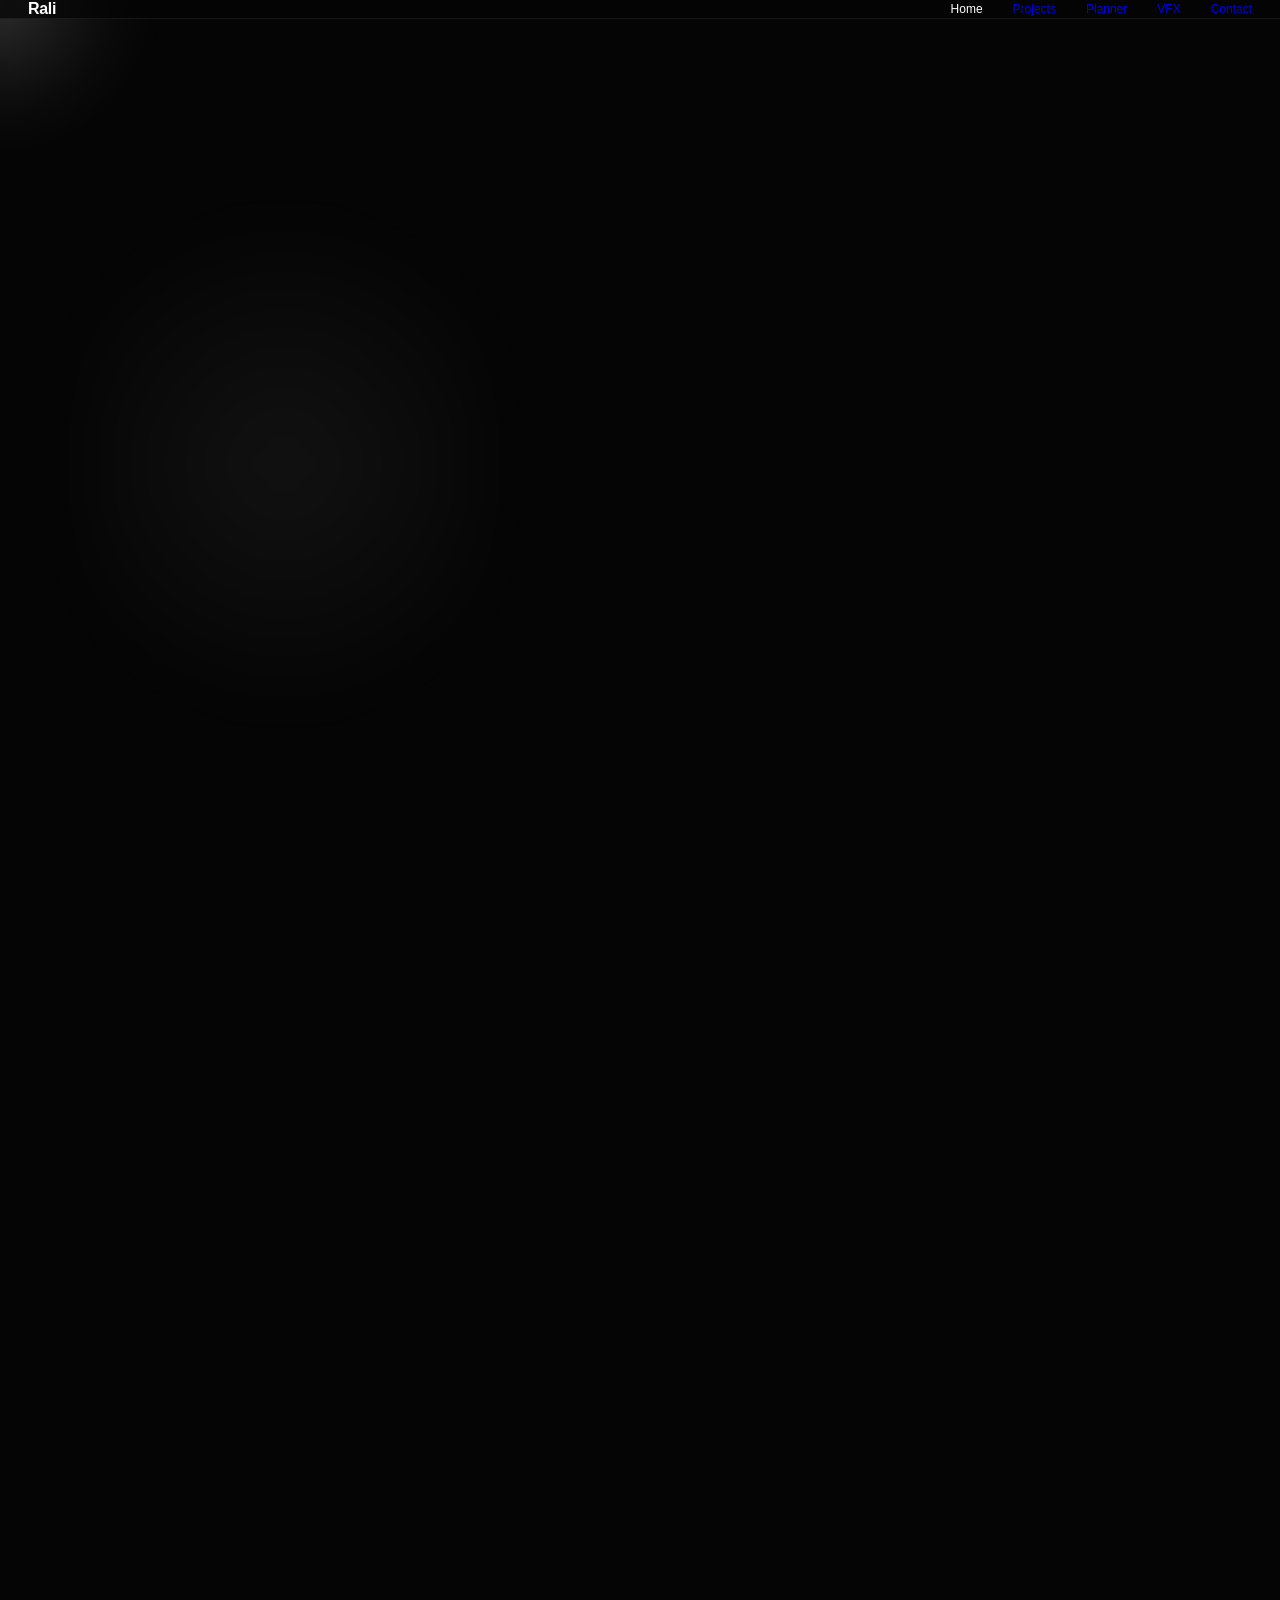
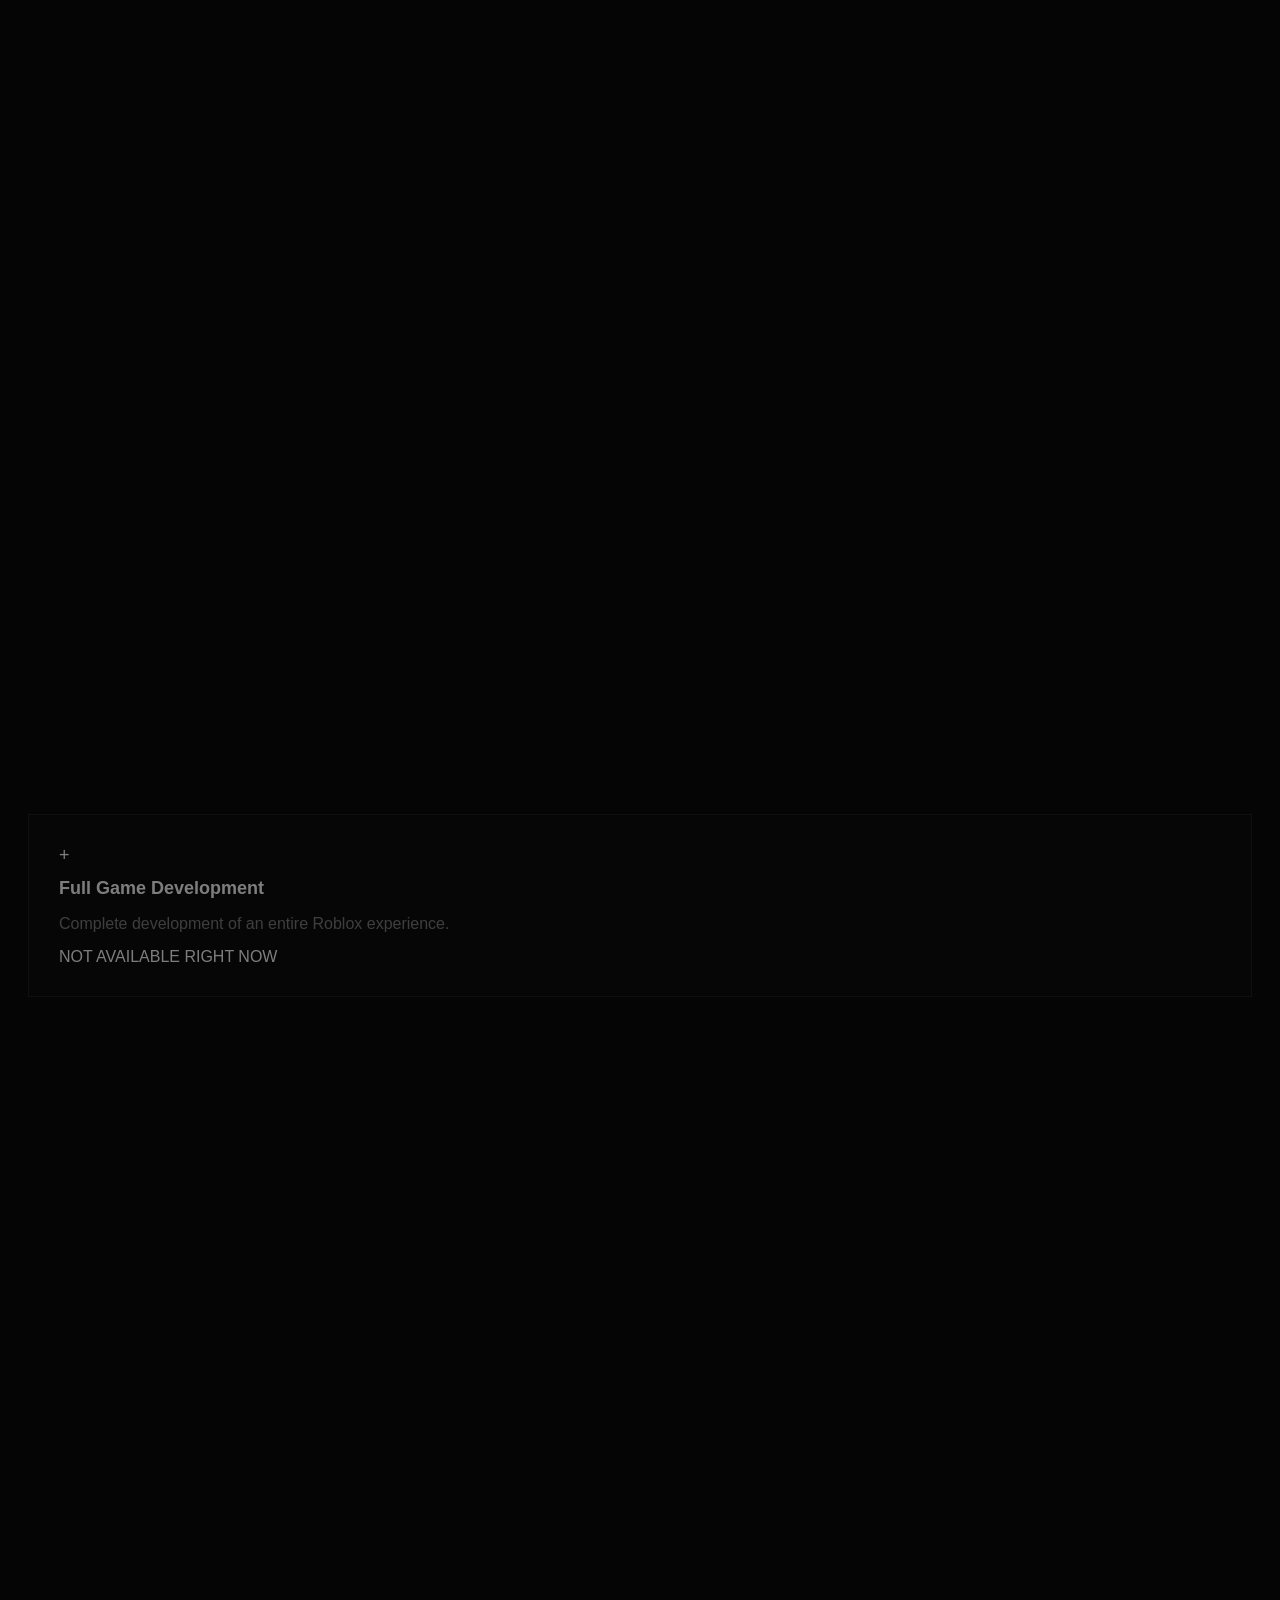
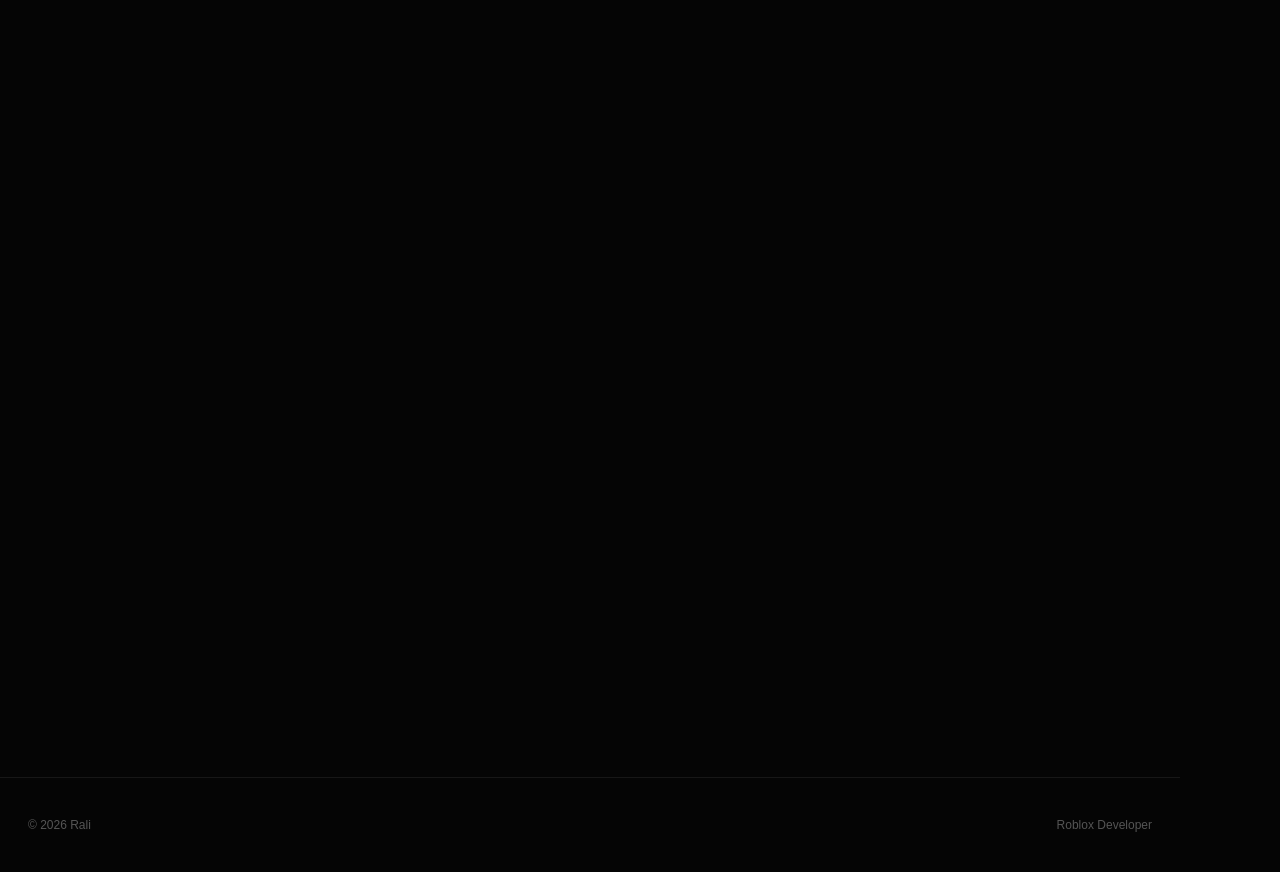
==== index.html @ f0727a74 "Refactor index.html with new layout and links Updated HTML structure and improved navigation links." ====
<!DOCTYPE html>
<html lang="en">

<head>

    <meta charset="UTF-8">
    <meta name="viewport" content="width=device-width, initial-scale=1.0">

    <title>Rali | Roblox Developer</title>

    <link rel="stylesheet" href="style.css">

</head>

<body>

    <div class="cursor-glow"></div>


    <!-- NAVBAR -->

    <header class="navbar">

        <a href="#home" class="logo">
            Rali
        </a>

        <nav>

            <a href="#home" class="active">
                Home
            </a>

            <a href="#projects">
                Projects
            </a>

            <a href="#planner">
                Planner
            </a>

            <a href="#vfx">
                VFX
            </a>

            <a href="#contact">
                Contact
            </a>

        </nav>

        <button
            class="menu-button"
            id="menuButton"
        >
            ☰
        </button>

    </header>


    <!-- MOBILE MENU -->

    <div
        class="mobile-menu"
        id="mobileMenu"
    >

        <a href="#home">
            Home
        </a>

        <a href="#projects">
            Projects
        </a>

        <a href="#planner">
            Planner
        </a>

        <a href="#vfx">
            VFX
        </a>

        <a href="#contact">
            Contact
        </a>

    </div>


    <main>


        <!-- HERO -->

        <section
            class="hero"
            id="home"
        >

            <div class="hero-content reveal">

                <div class="status">

                    <span></span>

                    ROBLOX DEVELOPER

                </div>


                <h1 class="hero-title">

                    <span id="greeting">
                        Hello
                    </span>,

                    I'm

                    <span>
                        Rali.
                    </span>

                </h1>


                <p class="hero-description">

                    I build gameplay systems, mechanics and
                    experiences in Roblox.

                </p>


                <div class="hero-buttons">

                    <a
                        href="#projects"
                        class="button primary"
                    >
                        View my work
                        <span>↗</span>
                    </a>


                    <button
                        class="button secondary"
                        id="discordButton"
                    >

                        <span id="discordIcon">
                            Copy Discord
                        </span>

                        <span id="discordCopied">
                            Copied!
                        </span>

                    </button>

                </div>


                <div class="stats">

                    <div class="stat">

                        <strong>
                            4+
                        </strong>

                        <span>
                            Years Experience
                        </span>

                    </div>


                    <div class="stat">

                        <strong>
                            4.5K+
                        </strong>

                        <span>
                            Total Visits
                        </span>

                    </div>


                    <div class="stat">

                        <strong>
                            1
                        </strong>

                        <span>
                            Upcoming Project
                        </span>

                    </div>

                </div>

            </div>

        </section>


        <!-- PROJECTS -->

        <section
            class="section"
            id="projects"
        >

            <div class="section-header reveal">

                <span>
                    // PROJECTS
                </span>

                <h2>
                    Projects
                </h2>

                <p>
                    Projects and experiences I have worked on.
                </p>

            </div>


            <div class="project-card reveal">

                <div class="project-image">

                    <img
                        src="images/project.png"
                        alt="Roblox Project"
                    >

                </div>


                <div class="project-info">

                    <div class="project-status">

                        <span></span>

                        IN DEVELOPMENT

                    </div>


                    <h3>
                        Escape the Giant
                    </h3>


                    <p>
                        Lead Scripter
                    </p>


                    <div class="project-category">

                        Majority of programming,
                        gameplay systems and core mechanics.

                    </div>

                </div>

            </div>

        </section>


        <!-- ABOUT -->

        <section
            class="section"
            id="about"
        >

            <div class="section-header reveal">

                <span>
                    // ABOUT
                </span>

                <h2>
                    About Me
                </h2>

                <p>
                    A little bit about who I am and what I do.
                </p>

            </div>


            <div class="about-grid">

                <div class="reveal">

                    <p class="about-text">

                        I'm Rali, a Roblox developer with 4+
                        years of experience focused on gameplay
                        programming, systems and game mechanics.

                        <br>
                        <br>

                        I'm currently working on my next Roblox
                        experience and constantly improving my skills.

                    </p>

                </div>


                <div class="reveal">

                    <h4>
                        MY FOCUS
                    </h4>


                    <div class="skills">

                        <span>Luau</span>

                        <span>Roblox Studio</span>

                        <span>Gameplay Programming</span>

                        <span>Systems</span>

                        <span>Game Mechanics</span>

                        <span>Scripting</span>

                    </div>

                </div>

            </div>

        </section>


        <!-- SERVICES -->

        <section
            class="section"
            id="services"
        >

            <div class="section-header reveal">

                <span>
                    // SERVICES
                </span>

                <h2>
                    What I Do
                </h2>

                <p>
                    Programming services I currently offer.
                </p>

            </div>


            <div class="services-grid">


                <div class="service-card reveal">

                    <div class="service-icon">
                        +
                    </div>

                    <h3>
                        Gameplay Programming
                    </h3>

                    <p>
                        Custom gameplay mechanics,
                        interactions and player systems.
                    </p>

                    <span class="available">
                        AVAILABLE
                    </span>

                </div>


                <div class="service-card reveal">

                    <div class="service-icon">
                        +
                    </div>

                    <h3>
                        Systems Development
                    </h3>

                    <p>
                        Progression, inventories,
                        round systems and other Roblox systems.
                    </p>

                    <span class="available">
                        AVAILABLE
                    </span>

                </div>


                <div class="service-card reveal">

                    <div class="service-icon">
                        +
                    </div>

                    <h3>
                        Scripting
                    </h3>

                    <p>
                        Custom Luau scripting and
                        gameplay functionality.
                    </p>

                    <span class="available">
                        AVAILABLE
                    </span>

                </div>


                <div class="service-card unavailable reveal">

                    <div class="service-icon">
                        +
                    </div>

                    <h3>
                        Full Game Development
                    </h3>

                    <p>
                        Complete development of an entire
                        Roblox experience.
                    </p>

                    <span>
                        NOT AVAILABLE RIGHT NOW
                    </span>

                </div>


            </div>

        </section>


        <!-- PLANNER -->

        <section
            class="section"
            id="planner"
        >

            <div class="section-header reveal">

                <span>
                    // PLANNER
                </span>

                <h2>
                    Planner
                </h2>

                <p>
                    Plan your Roblox project.
                </p>

            </div>


            <div class="planner-placeholder reveal">

                <span>
                    COMING SOON
                </span>

                <h3>
                    Project Planner
                </h3>

                <p>
                    More information coming soon.
                </p>

            </div>

        </section>


        <!-- VFX -->

        <section
            class="section"
            id="vfx"
        >

            <div class="section-header reveal">

                <span>
                    // VFX
                </span>

                <h2>
                    Visual Effects
                </h2>

                <p>
                    Custom visual effects created for Roblox experiences.
                </p>

            </div>


            <div class="vfx-grid">


                <div class="vfx-card reveal">

                    <div class="vfx-image">

                        <img
                            src="images/vfx1.png"
                            alt="Roblox VFX 01"
                        >

                    </div>


                    <div class="vfx-info">

                        <h3>
                            VFX #01
                        </h3>

                        <span>
                            Roblox Visual Effect
                        </span>

                    </div>

                </div>


                <div class="vfx-card reveal">

                    <div class="vfx-image">

                        <img
                            src="images/vfx2.png"
                            alt="Roblox VFX 02"
                        >

                    </div>


                    <div class="vfx-info">

                        <h3>
                            VFX #02
                        </h3>

                        <span>
                            Roblox Visual Effect
                        </span>

                    </div>

                </div>


            </div>

        </section>


        <!-- CONTACT -->

        <section
            class="section contact reveal"
            id="contact"
        >

            <span>
                // CONTACT
            </span>


            <h2>

                Let's build

                <br>

                <span>
                    something.
                </span>

            </h2>


            <p>
                Have a project in mind? Let's talk.
            </p>


            <div class="contact-buttons">


                <button
                    class="button secondary"
                    id="discordButton2"
                >

                    <span id="discordIcon2">
                        Copy Discord
                    </span>

                    <span id="discordCopied2">
                        Copied!
                    </span>

                </button>


                <a
                    href="https://www.roblox.com/users/3404609836/profile"
                    target="_blank"
                    class="button primary"
                >
                    Roblox Profile ↗
                </a>


            </div>

        </section>


    </main>


    <!-- FOOTER -->

    <footer>

        <span>
            © 2026 Rali
        </span>

        <span>
            Roblox Developer
        </span>

    </footer>


    <script src="script.js"></script>

</body>

</html>
---- style.css ----
* {
  box-sizing: border-box;
  margin: 0;
  padding: 0;
  }

html {
scroll-behavior: smooth;
scroll-padding-top: 80px;
}

body {
background: #050505;
color: #f5f5f5;
font-family:
Inter,
-apple-system,
BlinkMacSystemFont,
"Segoe UI",
sans-serif;
overflow-x: hidden;
}

::selection {
background: #ffffff;
color: #050505;
}

a,
button {
-webkit-tap-highlight-color: transparent;
}

/* =========================================================
CURSOR GLOW
========================================================= */

.cursor-glow {
position: fixed;

left: 0;
top: 0;

width: 320px;
height: 320px;

border-radius: 50%;

pointer-events: none;

z-index: 1;

background: radial-gradient(
    circle,
    rgba(255, 255, 255, 0.16) 0%,
    rgba(255, 255, 255, 0.07) 30%,
    rgba(255, 255, 255, 0.025) 50%,
    transparent 72%
);

filter: blur(8px);

opacity: 1;

transform:
    translate(0px, 0px)
    translate(-50%, -50%);

transition:
    width 0.25s ease,
    height 0.25s ease;
```

}

body.cursor-active .cursor-glow {
width: 400px;
height: 400px;
}

/* =========================================================
NAVBAR
========================================================= */

.navbar {
position: sticky;
top: 0;
z-index: 100;

```
height: 72px;

display: flex;
align-items: center;
justify-content: space-between;

padding: 0 28px;

background: rgba(5, 5, 5, 0.72);

backdrop-filter: blur(18px);
-webkit-backdrop-filter: blur(18px);

border-bottom:
    1px solid rgba(255, 255, 255, 0.07);
```

}

.logo {
color: white;
text-decoration: none;

```
font-size: 15px;
font-weight: 750;

letter-spacing: -0.02em;

transition: opacity 0.2s ease;
```

}

.logo:hover {
opacity: 0.7;
}

nav {
display: flex;
align-items: center;
gap: 30px;
}

nav a {
position: relative;

```
color: #777;

text-decoration: none;

font-size: 12px;
font-weight: 500;

transition: color 0.25s ease;
```

}

nav a::after {
content: "";

```
position: absolute;

left: 50%;
bottom: -8px;

width: 0;
height: 1px;

background: white;

transform: translateX(-50%);

transition: width 0.25s ease;
```

}

nav a:hover,
nav a.active {
color: white;
}

nav a:hover::after,
nav a.active::after {
width: 100%;
}

/* =========================================================
MOBILE MENU
========================================================= */

.menu-button {
display: none;

```
border: none;
background: transparent;

color: white;

font-size: 20px;

cursor: pointer;
```

}

.mobile-menu {
display: none;

```
position: fixed;

top: 72px;
left: 0;
right: 0;

z-index: 99;

padding: 25px;

background: rgba(5, 5, 5, 0.96);

backdrop-filter: blur(20px);

border-bottom:
    1px solid rgba(255, 255, 255, 0.08);

flex-direction: column;

gap: 20px;
```

}

.mobile-menu.open {
display: flex;
}

.mobile-menu a {
color: #aaa;

```
text-decoration: none;

font-size: 16px;

transition: color 0.2s ease;
```

}

.mobile-menu a:hover {
color: white;
}

/* =========================================================
HERO
========================================================= */

.hero {
position: relative;

```
min-height: calc(100vh - 72px);

max-width: 1180px;

margin: auto;

padding: 120px 28px 100px;

display: flex;
align-items: center;

overflow: hidden;
```

}

.hero::before {
content: "";

```
position: absolute;

width: 650px;
height: 650px;

left: 20%;
top: 5%;

background:
    radial-gradient(
        circle,
        rgba(255, 255, 255, 0.055),
        transparent 68%
    );

pointer-events: none;

filter: blur(30px);
```

}

.hero-content {
position: relative;

```
z-index: 2;

width: 100%;
```

}

.status {
display: flex;
align-items: center;

```
gap: 9px;

margin-bottom: 27px;

color: #777;

font-size: 10px;

font-weight: 650;

letter-spacing: 0.14em;
```

}

.status span {
width: 7px;
height: 7px;

```
border-radius: 50%;

background: #fff;

box-shadow:
    0 0 15px rgba(255, 255, 255, 0.9);

animation: statusPulse 2s infinite;
```

}

@keyframes statusPulse {

```
0%,
100% {
    opacity: 0.55;
}

50% {
    opacity: 1;
}
```

}

.hero-title {
max-width: 1000px;

```
font-size:
    clamp(54px, 9vw, 108px);

line-height: 0.91;

letter-spacing: -0.075em;

font-weight: 750;
```

}

.hero-title > span {
color: white;
}

#greeting {
display: inline-block;

```
min-width: 2.1em;

transition:
    opacity 0.35s ease,
    transform 0.35s ease;
```

}

.greeting-out {
opacity: 0;

```
transform:
    translateY(10px);
```

}

.greeting-in {
animation:
greetingIn 0.45s ease forwards;
}

@keyframes greetingIn {

```
from {
    opacity: 0;
    transform: translateY(-10px);
}

to {
    opacity: 1;
    transform: translateY(0);
}
```

}

.hero-description {
max-width: 620px;

```
margin-top: 34px;

color: #858585;

font-size:
    clamp(17px, 2vw, 21px);

line-height: 1.55;

letter-spacing: -0.015em;
```

}

/* =========================================================
BUTTONS
========================================================= */

.hero-buttons,
.contact-buttons {
display: flex;

```
flex-wrap: wrap;

gap: 11px;

margin-top: 35px;
```

}

.button {
display: inline-flex;

```
align-items: center;
justify-content: center;

gap: 9px;

padding: 13px 18px;

border-radius: 9px;

font-family: inherit;

font-size: 13px;

font-weight: 600;

text-decoration: none;

cursor: pointer;

transition:
    transform 0.25s ease,
    background 0.25s ease,
    border-color 0.25s ease,
    box-shadow 0.25s ease;
```

}

.button:hover {
transform: translateY(-3px);
}

.primary {
background: #f5f5f5;

```
color: #050505;

border: 1px solid #f5f5f5;
```

}

.primary:hover {
background: white;

```
box-shadow:
    0 10px 35px
    rgba(255, 255, 255, 0.08);
```

}

.secondary {
background:
rgba(255, 255, 255, 0.015);

```
color: white;

border:
    1px solid rgba(255, 255, 255, 0.12);
```

}

.secondary:hover {
background:
rgba(255, 255, 255, 0.06);

```
border-color:
    rgba(255, 255, 255, 0.25);
```

}

#discordCopied,
#discordCopied2 {
display: none;

```
color: #4ade80;
```

}

/* =========================================================
STATS
========================================================= */

.stats {
display: flex;

```
flex-wrap: wrap;

gap: 55px;

margin-top: 85px;
```

}

.stat {
display: flex;

```
flex-direction: column;

gap: 6px;
```

}

.stat strong {
color: white;

```
font-size: 20px;

font-weight: 650;

letter-spacing: -0.03em;
```

}

.stat span {
color: #666;

```
font-size: 10px;

letter-spacing: 0.03em;
```

}

/* =========================================================
SECTIONS
========================================================= */

.section {
position: relative;

```
max-width: 1180px;

margin: auto;

padding: 130px 28px;
```

}

.section-header {
margin-bottom: 48px;
}

.section-header > span,
.contact > span {
color: #666;

```
font-size: 10px;

font-weight: 650;

letter-spacing: 0.14em;
```

}

.section-header h2,
.contact h2 {
margin-top: 15px;

```
font-size:
    clamp(40px, 6vw, 68px);

line-height: 0.95;

letter-spacing: -0.065em;

font-weight: 700;
```

}

.section-header p,
.contact p {
max-width: 600px;

```
margin-top: 18px;

color: #707070;

font-size: 14px;

line-height: 1.6;
```

}

/* =========================================================
SCROLL REVEAL
========================================================= */

.reveal {
opacity: 0;

```
transform:
    translateY(45px)
    scale(0.98);

transition:
    opacity 0.8s cubic-bezier(.22, 1, .36, 1),
    transform 0.8s cubic-bezier(.22, 1, .36, 1);
```

}

.reveal.visible {
opacity: 1;

```
transform:
    translateY(0)
    scale(1);
```

}

/* =========================================================
ABOUT
========================================================= */

.about-grid {
display: grid;

```
grid-template-columns:
    minmax(0, 1.1fr)
    minmax(0, 0.9fr);

gap: 100px;
```

}

.about-text {
max-width: 620px;

```
color: #858585;

font-size: 18px;

line-height: 1.85;

letter-spacing: -0.01em;
```

}

.about-grid h4 {
margin-bottom: 18px;

```
color: white;

font-size: 10px;

letter-spacing: 0.13em;
```

}

.skills {
display: flex;

```
flex-wrap: wrap;

gap: 8px;
```

}

.skills span {
padding: 9px 12px;

```
border:
    1px solid rgba(255, 255, 255, 0.09);

border-radius: 7px;

background:
    rgba(255, 255, 255, 0.025);

color: #888;

font-size: 11px;

transition:
    color 0.2s ease,
    border-color 0.2s ease,
    background 0.2s ease;
```

}

.skills span:hover {
color: white;

```
border-color:
    rgba(255, 255, 255, 0.25);

background:
    rgba(255, 255, 255, 0.06);
```

}

/* =========================================================
SERVICES
========================================================= */

.services-grid {
display: grid;

```
grid-template-columns:
    repeat(auto-fit, minmax(250px, 1fr));

gap: 20px;
```

}

.service-card {
padding: 30px;

```
border-radius: 14px;

background:
    rgba(255, 255, 255, 0.015);

border:
    1px solid rgba(255, 255, 255, 0.07);

display: flex;

flex-direction: column;

gap: 12px;

transition:
    border-color 0.25s ease,
    background 0.25s ease,
    transform 0.25s ease;
```

}

.service-card:hover {
border-color:
rgba(255, 255, 255, 0.2);

```
background:
    rgba(255, 255, 255, 0.03);

transform: translateY(-5px);
```

}

.service-card.unavailable {
opacity: 0.5;
}

.service-icon {
font-size: 18px;

```
color: #777;
```

}

.service-card h3 {
font-size: 18px;

```
font-weight: 650;
```

}

.service-card p {
color: #777;

```
font-size: 13px;

line-height: 1.6;
```

}

.available {
margin-top: auto;

```
font-size: 10px;

font-weight: 650;

letter-spacing: 0.1em;

color: #888;
```

}

/* =========================================================
VFX
========================================================= */

.vfx-grid {
display: grid;

```
grid-template-columns:
    repeat(2, minmax(0, 1fr));

gap: 18px;
```

}

.vfx-card {
overflow: hidden;

```
border-radius: 16px;

background:
    linear-gradient(
        145deg,
        #151515,
        #0d0d0d
    );

border:
    1px solid rgba(255, 255, 255, 0.08);

box-shadow:
    0 30px 80px
    rgba(0, 0, 0, 0.25);

transition:
    transform 0.45s cubic-bezier(.22, 1, .36, 1),
    border-color 0.3s ease;
```

}

.vfx-card:hover {
transform: translateY(-7px);

```
border-color:
    rgba(255, 255, 255, 0.2);
```

}

.vfx-image {
position: relative;

```
width: 100%;

aspect-ratio: 16 / 9;

overflow: hidden;

background: #0b0b0b;
```

}

.vfx-image::after {
content: "";

```
position: absolute;

inset: 0;

background:
    linear-gradient(
        to bottom,
        transparent 55%,
        rgba(0, 0, 0, 0.3)
    );

pointer-events: none;
```

}

.vfx-image img {
width: 100%;
height: 100%;

```
display: block;

object-fit: cover;

transition:
    transform 0.7s cubic-bezier(.22, 1, .36, 1);
```

}

.vfx-card:hover .vfx-image img {
transform: scale(1.045);
}

.vfx-info {
padding: 22px;
}

.vfx-info h3 {
font-size: 18px;

```
font-weight: 650;

letter-spacing: -0.03em;
```

}

.vfx-info span {
display: block;

```
margin-top: 6px;

color: #666;

font-size: 11px;
```

}

/* =========================================================
CONTACT
========================================================= */

.contact {
text-align: center;

```
max-width: 800px;
```

}

.contact h2 {
margin-top: 18px;

```
font-size:
    clamp(40px, 6vw, 68px);

line-height: 1;

letter-spacing: -0.06em;
```

}

.contact h2 span {
color: white;
}

.contact > p {
color: #777;

```
font-size: 17px;

margin-top: 24px;
```

}

.contact-buttons {
justify-content: center;
}

/* =========================================================
FOOTER
========================================================= */

footer {
max-width: 1180px;

```
margin: auto;

padding: 40px 28px;

display: flex;

justify-content: space-between;

align-items: center;

border-top:
    1px solid rgba(255, 255, 255, 0.07);

color: #555;

font-size: 12px;
```

}

/* =========================================================
RESPONSIVE
========================================================= */

@media (max-width: 768px) {

```
nav {
    display: none;
}

.menu-button {
    display: block;
}

.about-grid {
    grid-template-columns: 1fr;

    gap: 40px;
}

.stats {
    gap: 30px;
}

.vfx-grid {
    grid-template-columns: 1fr;
}

}
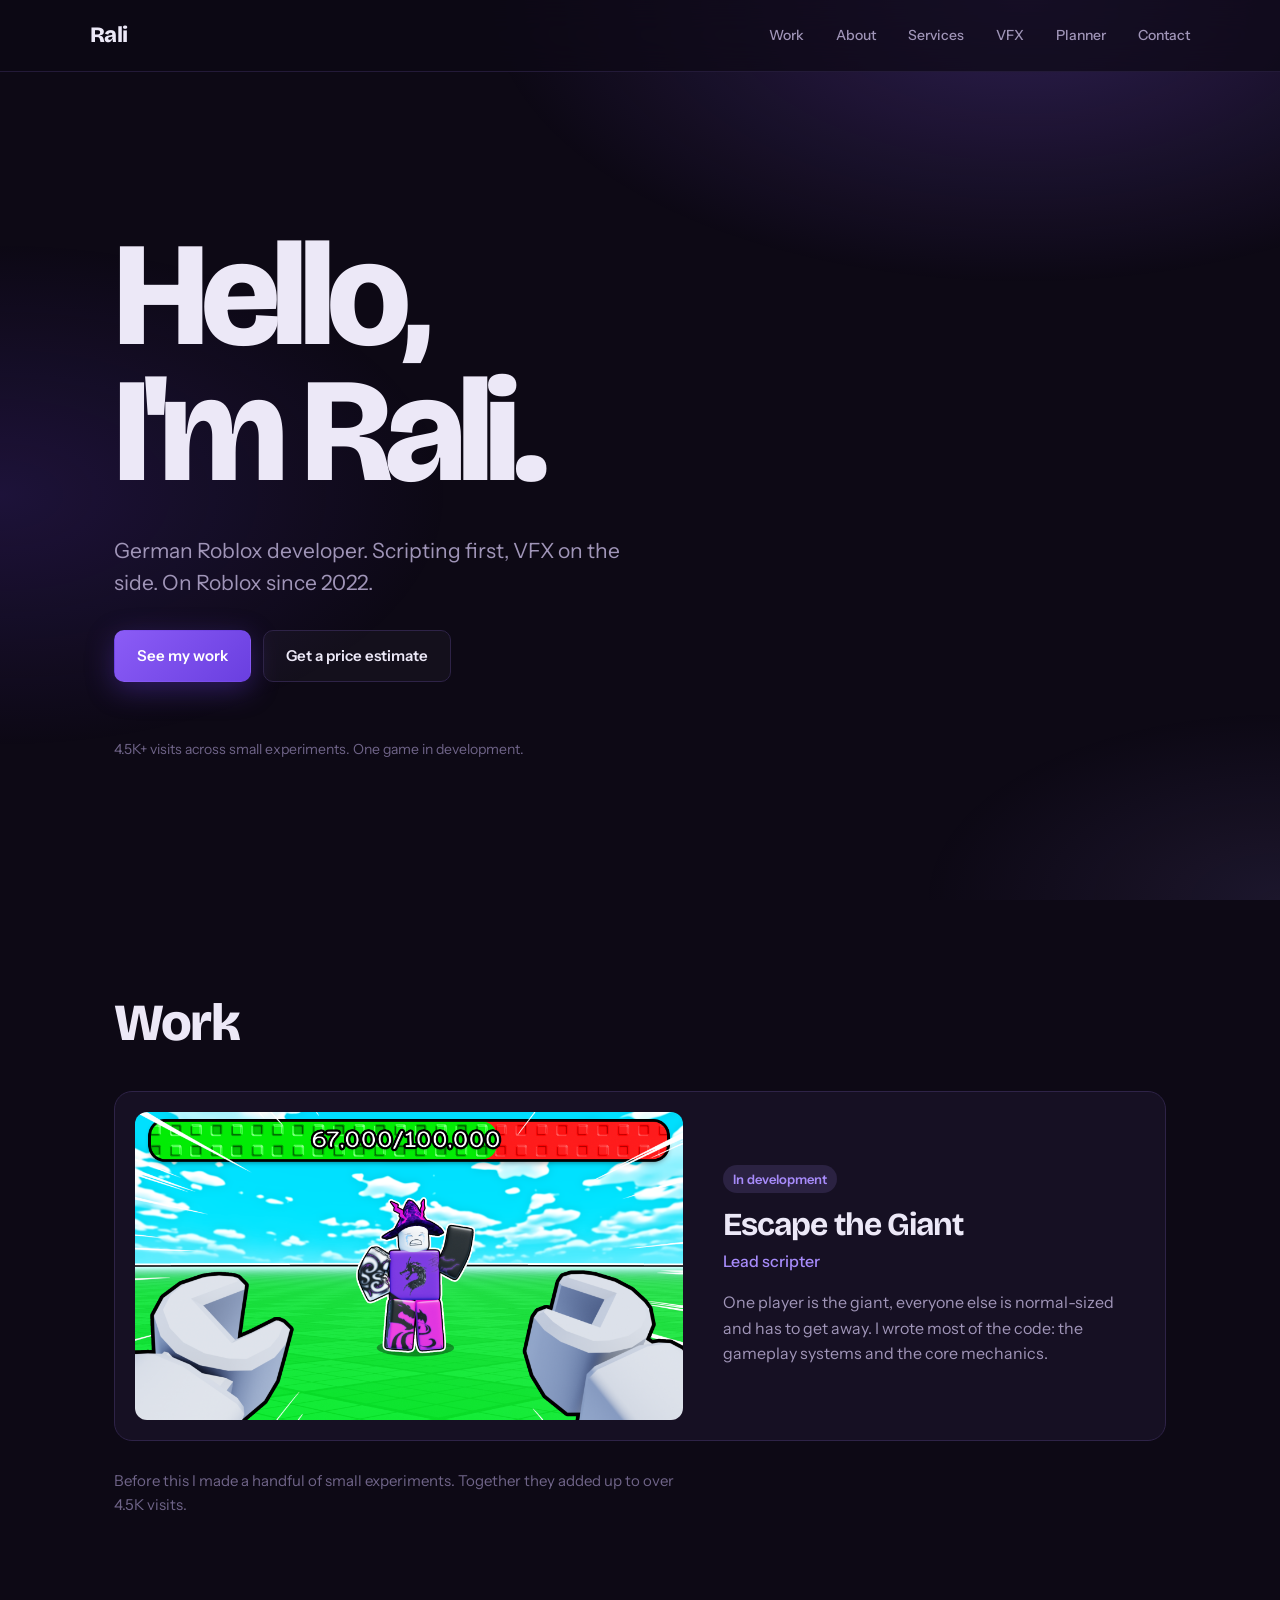
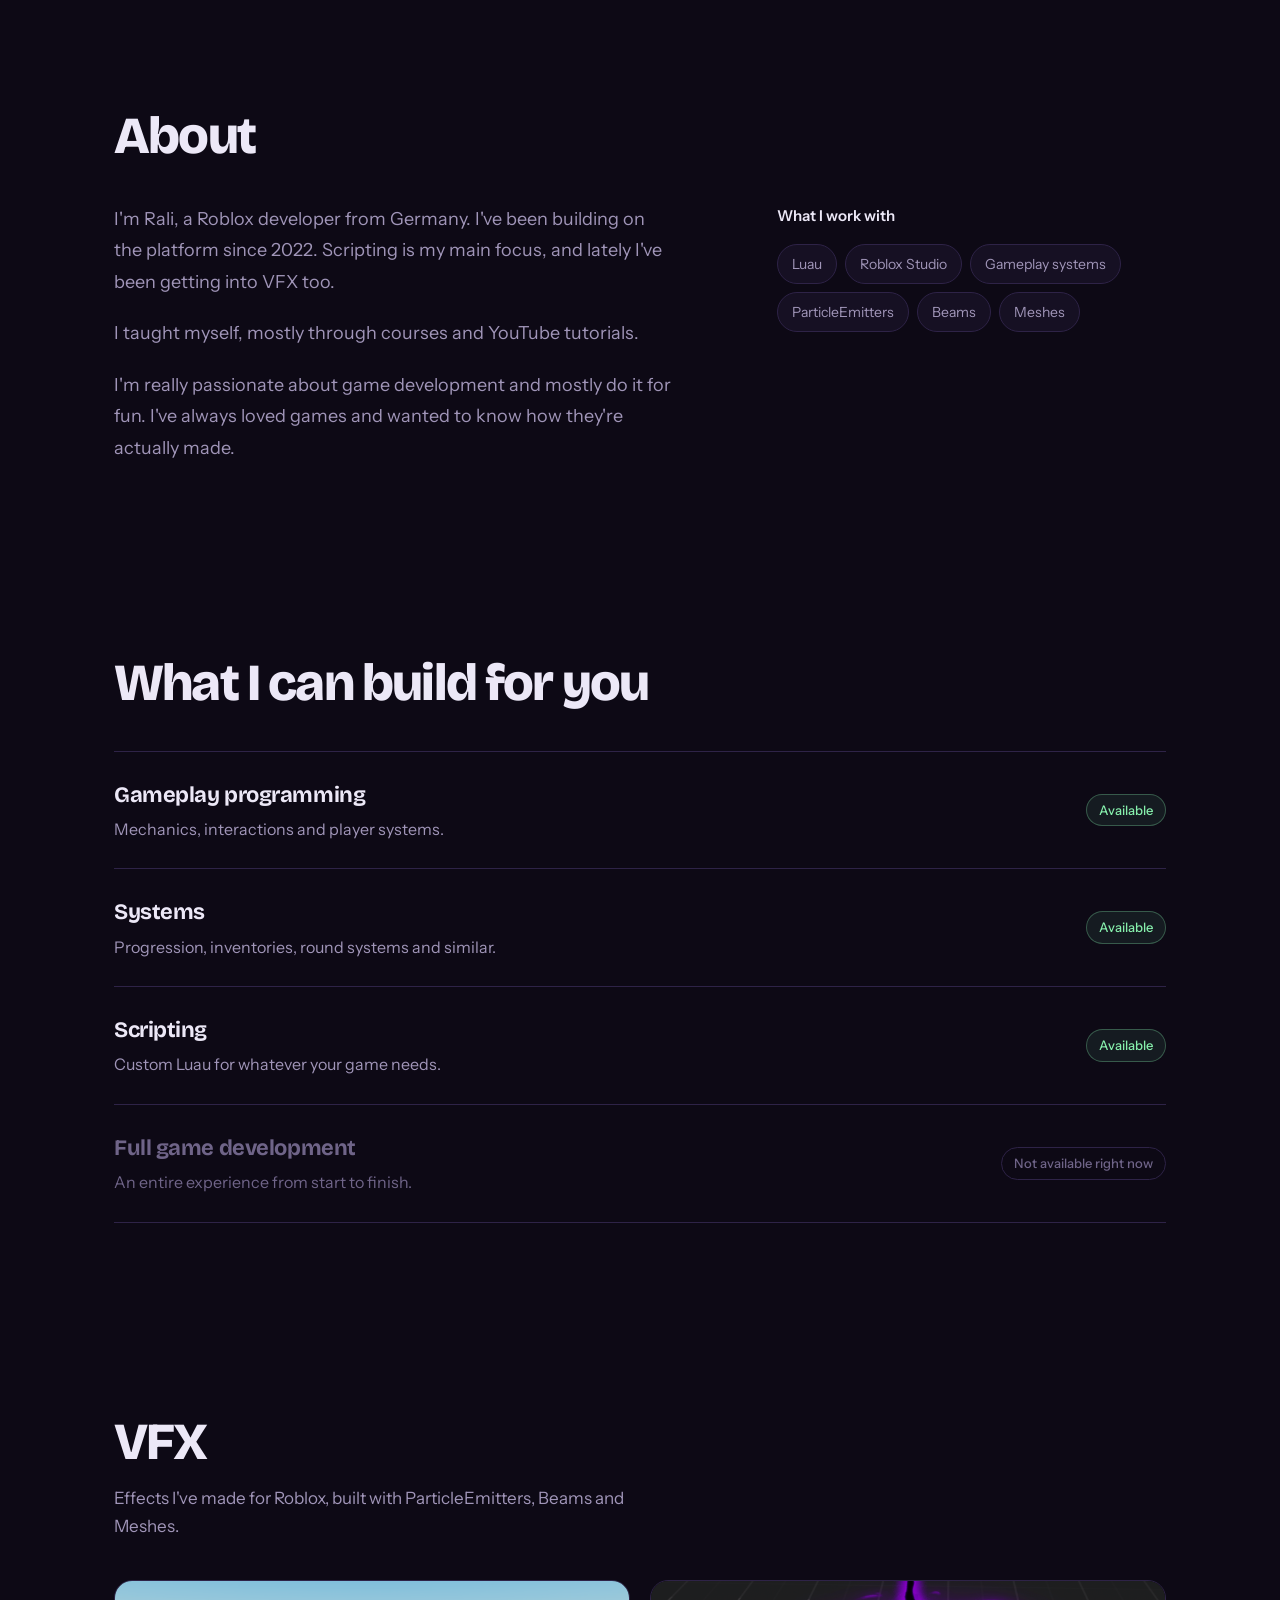
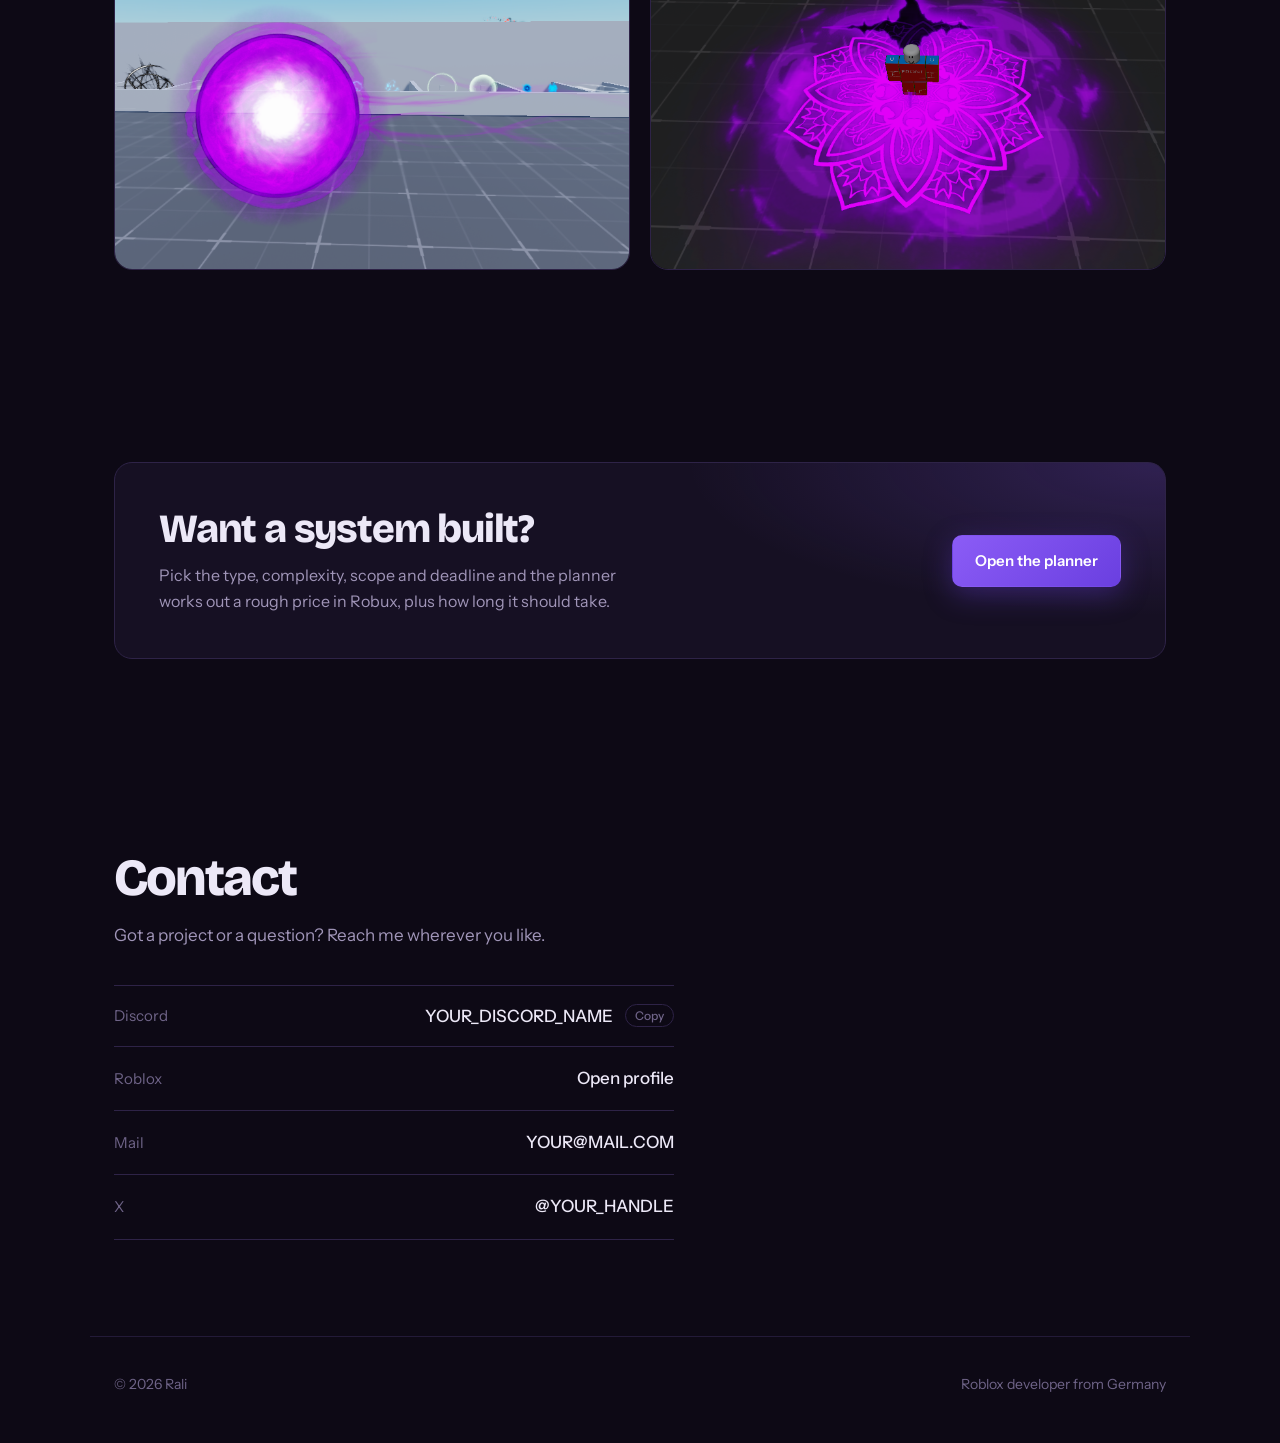
==== commit 032d4c99: "Add files via upload" ====
--- a/index.html
+++ b/index.html
@@ -1,692 +1,228 @@
-<!DOCTYPE html>
-<html lang="en">
-
-<head>
-
-    <meta charset="UTF-8">
-    <meta name="viewport" content="width=device-width, initial-scale=1.0">
-
-    <title>Rali | Roblox Developer</title>
-
-    <link rel="stylesheet" href="style.css">
-
-</head>
-
-<body>
-
-    <div class="cursor-glow"></div>
-
-
-    <!-- NAVBAR -->
-
-    <header class="navbar">
-
-        <a href="#home" class="logo">
-            Rali
-        </a>
-
-        <nav>
-
-            <a href="#home" class="active">
-                Home
-            </a>
-
-            <a href="#projects">
-                Projects
-            </a>
-
-            <a href="#planner">
-                Planner
-            </a>
-
-            <a href="#vfx">
-                VFX
-            </a>
-
-            <a href="#contact">
-                Contact
-            </a>
-
-        </nav>
-
-        <button
-            class="menu-button"
-            id="menuButton"
-        >
-            ☰
-        </button>
-
-    </header>
-
-
-    <!-- MOBILE MENU -->
-
-    <div
-        class="mobile-menu"
-        id="mobileMenu"
-    >
-
-        <a href="#home">
-            Home
-        </a>
-
-        <a href="#projects">
-            Projects
-        </a>
-
-        <a href="#planner">
-            Planner
-        </a>
-
-        <a href="#vfx">
-            VFX
-        </a>
-
-        <a href="#contact">
-            Contact
-        </a>
-
-    </div>
-
-
-    <main>
-
-
-        <!-- HERO -->
-
-        <section
-            class="hero"
-            id="home"
-        >
-
-            <div class="hero-content reveal">
-
-                <div class="status">
-
-                    <span></span>
-
-                    ROBLOX DEVELOPER
-
-                </div>
-
-
-                <h1 class="hero-title">
-
-                    <span id="greeting">
-                        Hello
-                    </span>,
-
-                    I'm
-
-                    <span>
-                        Rali.
-                    </span>
-
-                </h1>
-
-
-                <p class="hero-description">
-
-                    I build gameplay systems, mechanics and
-                    experiences in Roblox.
-
-                </p>
-
-
-                <div class="hero-buttons">
-
-                    <a
-                        href="#projects"
-                        class="button primary"
-                    >
-                        View my work
-                        <span>↗</span>
-                    </a>
-
-
-                    <button
-                        class="button secondary"
-                        id="discordButton"
-                    >
-
-                        <span id="discordIcon">
-                            Copy Discord
-                        </span>
-
-                        <span id="discordCopied">
-                            Copied!
-                        </span>
-
-                    </button>
-
-                </div>
-
-
-                <div class="stats">
-
-                    <div class="stat">
-
-                        <strong>
-                            4+
-                        </strong>
-
-                        <span>
-                            Years Experience
-                        </span>
-
-                    </div>
-
-
-                    <div class="stat">
-
-                        <strong>
-                            4.5K+
-                        </strong>
-
-                        <span>
-                            Total Visits
-                        </span>
-
-                    </div>
-
-
-                    <div class="stat">
-
-                        <strong>
-                            1
-                        </strong>
-
-                        <span>
-                            Upcoming Project
-                        </span>
-
-                    </div>
-
-                </div>
-
-            </div>
-
-        </section>
-
-
-        <!-- PROJECTS -->
-
-        <section
-            class="section"
-            id="projects"
-        >
-
-            <div class="section-header reveal">
-
-                <span>
-                    // PROJECTS
-                </span>
-
-                <h2>
-                    Projects
-                </h2>
-
-                <p>
-                    Projects and experiences I have worked on.
-                </p>
-
-            </div>
-
-
-            <div class="project-card reveal">
-
-                <div class="project-image">
-
-                    <img
-                        src="images/project.png"
-                        alt="Roblox Project"
-                    >
-
-                </div>
-
-
-                <div class="project-info">
-
-                    <div class="project-status">
-
-                        <span></span>
-
-                        IN DEVELOPMENT
-
-                    </div>
-
-
-                    <h3>
-                        Escape the Giant
-                    </h3>
-
-
-                    <p>
-                        Lead Scripter
-                    </p>
-
-
-                    <div class="project-category">
-
-                        Majority of programming,
-                        gameplay systems and core mechanics.
-
-                    </div>
-
-                </div>
-
-            </div>
-
-        </section>
-
-
-        <!-- ABOUT -->
-
-        <section
-            class="section"
-            id="about"
-        >
-
-            <div class="section-header reveal">
-
-                <span>
-                    // ABOUT
-                </span>
-
-                <h2>
-                    About Me
-                </h2>
-
-                <p>
-                    A little bit about who I am and what I do.
-                </p>
-
-            </div>
-
-
-            <div class="about-grid">
-
-                <div class="reveal">
-
-                    <p class="about-text">
-
-                        I'm Rali, a Roblox developer with 4+
-                        years of experience focused on gameplay
-                        programming, systems and game mechanics.
-
-                        <br>
-                        <br>
-
-                        I'm currently working on my next Roblox
-                        experience and constantly improving my skills.
-
-                    </p>
-
-                </div>
-
-
-                <div class="reveal">
-
-                    <h4>
-                        MY FOCUS
-                    </h4>
-
-
-                    <div class="skills">
-
-                        <span>Luau</span>
-
-                        <span>Roblox Studio</span>
-
-                        <span>Gameplay Programming</span>
-
-                        <span>Systems</span>
-
-                        <span>Game Mechanics</span>
-
-                        <span>Scripting</span>
-
-                    </div>
-
-                </div>
-
-            </div>
-
-        </section>
-
-
-        <!-- SERVICES -->
-
-        <section
-            class="section"
-            id="services"
-        >
-
-            <div class="section-header reveal">
-
-                <span>
-                    // SERVICES
-                </span>
-
-                <h2>
-                    What I Do
-                </h2>
-
-                <p>
-                    Programming services I currently offer.
-                </p>
-
-            </div>
-
-
-            <div class="services-grid">
-
-
-                <div class="service-card reveal">
-
-                    <div class="service-icon">
-                        +
-                    </div>
-
-                    <h3>
-                        Gameplay Programming
-                    </h3>
-
-                    <p>
-                        Custom gameplay mechanics,
-                        interactions and player systems.
-                    </p>
-
-                    <span class="available">
-                        AVAILABLE
-                    </span>
-
-                </div>
-
-
-                <div class="service-card reveal">
-
-                    <div class="service-icon">
-                        +
-                    </div>
-
-                    <h3>
-                        Systems Development
-                    </h3>
-
-                    <p>
-                        Progression, inventories,
-                        round systems and other Roblox systems.
-                    </p>
-
-                    <span class="available">
-                        AVAILABLE
-                    </span>
-
-                </div>
-
-
-                <div class="service-card reveal">
-
-                    <div class="service-icon">
-                        +
-                    </div>
-
-                    <h3>
-                        Scripting
-                    </h3>
-
-                    <p>
-                        Custom Luau scripting and
-                        gameplay functionality.
-                    </p>
-
-                    <span class="available">
-                        AVAILABLE
-                    </span>
-
-                </div>
-
-
-                <div class="service-card unavailable reveal">
-
-                    <div class="service-icon">
-                        +
-                    </div>
-
-                    <h3>
-                        Full Game Development
-                    </h3>
-
-                    <p>
-                        Complete development of an entire
-                        Roblox experience.
-                    </p>
-
-                    <span>
-                        NOT AVAILABLE RIGHT NOW
-                    </span>
-
-                </div>
-
-
-            </div>
-
-        </section>
-
-
-        <!-- PLANNER -->
-
-        <section
-            class="section"
-            id="planner"
-        >
-
-            <div class="section-header reveal">
-
-                <span>
-                    // PLANNER
-                </span>
-
-                <h2>
-                    Planner
-                </h2>
-
-                <p>
-                    Plan your Roblox project.
-                </p>
-
-            </div>
-
-
-            <div class="planner-placeholder reveal">
-
-                <span>
-                    COMING SOON
-                </span>
-
-                <h3>
-                    Project Planner
-                </h3>
-
-                <p>
-                    More information coming soon.
-                </p>
-
-            </div>
-
-        </section>
-
-
-        <!-- VFX -->
-
-        <section
-            class="section"
-            id="vfx"
-        >
-
-            <div class="section-header reveal">
-
-                <span>
-                    // VFX
-                </span>
-
-                <h2>
-                    Visual Effects
-                </h2>
-
-                <p>
-                    Custom visual effects created for Roblox experiences.
-                </p>
-
-            </div>
-
-
-            <div class="vfx-grid">
-
-
-                <div class="vfx-card reveal">
-
-                    <div class="vfx-image">
-
-                        <img
-                            src="images/vfx1.png"
-                            alt="Roblox VFX 01"
-                        >
-
-                    </div>
-
-
-                    <div class="vfx-info">
-
-                        <h3>
-                            VFX #01
-                        </h3>
-
-                        <span>
-                            Roblox Visual Effect
-                        </span>
-
-                    </div>
-
-                </div>
-
-
-                <div class="vfx-card reveal">
-
-                    <div class="vfx-image">
-
-                        <img
-                            src="images/vfx2.png"
-                            alt="Roblox VFX 02"
-                        >
-
-                    </div>
-
-
-                    <div class="vfx-info">
-
-                        <h3>
-                            VFX #02
-                        </h3>
-
-                        <span>
-                            Roblox Visual Effect
-                        </span>
-
-                    </div>
-
-                </div>
-
-
-            </div>
-
-        </section>
-
-
-        <!-- CONTACT -->
-
-        <section
-            class="section contact reveal"
-            id="contact"
-        >
-
-            <span>
-                // CONTACT
-            </span>
-
-
-            <h2>
-
-                Let's build
-
-                <br>
-
-                <span>
-                    something.
-                </span>
-
-            </h2>
-
-
-            <p>
-                Have a project in mind? Let's talk.
-            </p>
-
-
-            <div class="contact-buttons">
-
-
-                <button
-                    class="button secondary"
-                    id="discordButton2"
-                >
-
-                    <span id="discordIcon2">
-                        Copy Discord
-                    </span>
-
-                    <span id="discordCopied2">
-                        Copied!
-                    </span>
-
-                </button>
-
-
-                <a
-                    href="https://www.roblox.com/users/3404609836/profile"
-                    target="_blank"
-                    class="button primary"
-                >
-                    Roblox Profile ↗
-                </a>
-
-
-            </div>
-
-        </section>
-
-
-    </main>
-
-
-    <!-- FOOTER -->
-
-    <footer>
-
-        <span>
-            © 2026 Rali
-        </span>
-
-        <span>
-            Roblox Developer
-        </span>
-
-    </footer>
-
-
-    <script src="script.js"></script>
-
-</body>
-
-</html>
+<!DOCTYPE html>
+<html lang="en">
+<head>
+    <meta charset="UTF-8">
+    <meta name="viewport" content="width=device-width, initial-scale=1.0">
+    <title>Rali | Roblox Developer</title>
+    <meta name="description" content="Rali, a German Roblox developer. Scripting, gameplay systems and VFX.">
+
+    <link rel="preconnect" href="https://fonts.googleapis.com">
+    <link rel="preconnect" href="https://fonts.gstatic.com" crossorigin>
+    <link href="https://fonts.googleapis.com/css2?family=Bricolage+Grotesque:opsz,wght@12..96,500;12..96,700;12..96,800&family=Instrument+Sans:wght@400;500;600&display=swap" rel="stylesheet">
+    <link rel="stylesheet" href="style.css">
+</head>
+<body>
+
+    <header class="navbar">
+        <a href="index.html" class="logo">Rali</a>
+
+        <nav class="nav-links" aria-label="Main">
+            <a href="#work">Work</a>
+            <a href="#about">About</a>
+            <a href="#services">Services</a>
+            <a href="#vfx">VFX</a>
+            <a href="planner.html">Planner</a>
+            <a href="#contact">Contact</a>
+        </nav>
+
+        <button class="menu-button" id="menuButton" aria-expanded="false" aria-controls="mobileMenu" aria-label="Open menu">
+            <span></span><span></span>
+        </button>
+    </header>
+
+    <nav class="mobile-menu" id="mobileMenu" aria-label="Mobile">
+        <a href="#work">Work</a>
+        <a href="#about">About</a>
+        <a href="#services">Services</a>
+        <a href="#vfx">VFX</a>
+        <a href="planner.html">Planner</a>
+        <a href="#contact">Contact</a>
+    </nav>
+
+    <main>
+
+        <!-- HERO -->
+        <section class="hero" id="home">
+            <h1 class="hero-title">
+                <span class="hero-line"><span id="greeting">Hello</span>,</span>
+                <span class="hero-line">I'm Rali.</span>
+            </h1>
+
+            <p class="hero-description">
+                German Roblox developer. Scripting first, VFX on the side.
+                On Roblox since 2022.
+            </p>
+
+            <div class="hero-buttons">
+                <a href="#work" class="button primary">See my work</a>
+                <a href="planner.html" class="button secondary">Get a price estimate</a>
+            </div>
+
+            <p class="hero-facts">
+                4.5K+ visits across small experiments. One game in development.
+            </p>
+        </section>
+
+        <!-- WORK -->
+        <section class="section" id="work">
+            <h2 class="section-title">Work</h2>
+
+            <article class="project">
+                <div class="project-image">
+                    <img src="images/project.png" alt="Thumbnail of Escape the Giant" loading="lazy">
+                </div>
+
+                <div class="project-info">
+                    <p class="project-status">In development</p>
+                    <h3>Escape the Giant</h3>
+                    <p class="project-role">Lead scripter</p>
+                    <p>
+                        One player is the giant, everyone else is normal-sized and has to get away.
+                        I wrote most of the code: the gameplay systems and the core mechanics.
+                    </p>
+                </div>
+            </article>
+
+            <p class="note">
+                Before this I made a handful of small experiments. Together they added up to over 4.5K visits.
+            </p>
+        </section>
+
+        <!-- ABOUT -->
+        <section class="section" id="about">
+            <h2 class="section-title">About</h2>
+
+            <div class="about-grid">
+                <div class="about-text">
+                    <p>
+                        I'm Rali, a Roblox developer from Germany. I've been building on the platform
+                        since 2022. Scripting is my main focus, and lately I've been getting into VFX too.
+                    </p>
+                    <p>
+                        I taught myself, mostly through courses and YouTube tutorials.
+                    </p>
+                    <p>
+                        I'm really passionate about game development and mostly do it for fun.
+                        I've always loved games and wanted to know how they're actually made.
+                    </p>
+                </div>
+
+                <div class="about-side">
+                    <h3>What I work with</h3>
+                    <ul class="tags">
+                        <li>Luau</li>
+                        <li>Roblox Studio</li>
+                        <li>Gameplay systems</li>
+                        <li>ParticleEmitters</li>
+                        <li>Beams</li>
+                        <li>Meshes</li>
+                    </ul>
+                </div>
+            </div>
+        </section>
+
+        <!-- SERVICES -->
+        <section class="section" id="services">
+            <h2 class="section-title">What I can build for you</h2>
+
+            <ul class="service-list">
+                <li>
+                    <div>
+                        <h3>Gameplay programming</h3>
+                        <p>Mechanics, interactions and player systems.</p>
+                    </div>
+                    <span class="badge open">Available</span>
+                </li>
+                <li>
+                    <div>
+                        <h3>Systems</h3>
+                        <p>Progression, inventories, round systems and similar.</p>
+                    </div>
+                    <span class="badge open">Available</span>
+                </li>
+                <li>
+                    <div>
+                        <h3>Scripting</h3>
+                        <p>Custom Luau for whatever your game needs.</p>
+                    </div>
+                    <span class="badge open">Available</span>
+                </li>
+                <li class="closed">
+                    <div>
+                        <h3>Full game development</h3>
+                        <p>An entire experience from start to finish.</p>
+                    </div>
+                    <span class="badge">Not available right now</span>
+                </li>
+            </ul>
+        </section>
+
+        <!-- VFX -->
+        <section class="section" id="vfx">
+            <h2 class="section-title">VFX</h2>
+            <p class="section-text">
+                Effects I've made for Roblox, built with ParticleEmitters, Beams and Meshes.
+            </p>
+
+            <div class="vfx-grid">
+                <figure class="vfx-item">
+                    <img src="images/vfx1.png" alt="Roblox VFX 1" loading="lazy">
+                </figure>
+                <figure class="vfx-item">
+                    <img src="images/vfx2.png" alt="Roblox VFX 2" loading="lazy">
+                </figure>
+            </div>
+        </section>
+
+        <!-- PLANNER TEASER -->
+        <section class="section" id="planner-teaser">
+            <div class="teaser">
+                <div>
+                    <h2>Want a system built?</h2>
+                    <p>
+                        Pick the type, complexity, scope and deadline and the planner works out a rough
+                        price in Robux, plus how long it should take.
+                    </p>
+                </div>
+                <a href="planner.html" class="button primary">Open the planner</a>
+            </div>
+        </section>
+
+        <!-- CONTACT -->
+        <section class="section" id="contact">
+            <h2 class="section-title">Contact</h2>
+            <p class="section-text">Got a project or a question? Reach me wherever you like.</p>
+
+            <ul class="contact-list">
+                <li>
+                    <span>Discord</span>
+                    <button class="copy-button" data-copy="YOUR_DISCORD_NAME">
+                        <span class="copy-label">YOUR_DISCORD_NAME</span>
+                        <span class="copy-hint">Copy</span>
+                    </button>
+                </li>
+                <li>
+                    <span>Roblox</span>
+                    <a href="https://www.roblox.com/users/3404609836/profile" target="_blank" rel="noopener">Open profile</a>
+                </li>
+                <li>
+                    <span>Mail</span>
+                    <a href="mailto:YOUR@MAIL.COM">YOUR@MAIL.COM</a>
+                </li>
+                <li>
+                    <span>X</span>
+                    <a href="https://x.com/YOUR_HANDLE" target="_blank" rel="noopener">@YOUR_HANDLE</a>
+                </li>
+            </ul>
+        </section>
+
+    </main>
+
+    <footer>
+        <span>© 2026 Rali</span>
+        <span>Roblox developer from Germany</span>
+    </footer>
+
+    <script src="script.js"></script>
+</body>
+</html>
--- a/style.css
+++ b/style.css
@@ -1,1140 +1,943 @@
-* {
-  box-sizing: border-box;
-  margin: 0;
-  padding: 0;
-  }
-
-html {
-scroll-behavior: smooth;
-scroll-padding-top: 80px;
-}
-
-body {
-background: #050505;
-color: #f5f5f5;
-font-family:
-Inter,
--apple-system,
-BlinkMacSystemFont,
-"Segoe UI",
-sans-serif;
-overflow-x: hidden;
-}
-
-::selection {
-background: #ffffff;
-color: #050505;
-}
-
-a,
-button {
--webkit-tap-highlight-color: transparent;
-}
-
-/* =========================================================
-CURSOR GLOW
-========================================================= */
-
-.cursor-glow {
-position: fixed;
-
-left: 0;
-top: 0;
-
-width: 320px;
-height: 320px;
-
-border-radius: 50%;
-
-pointer-events: none;
-
-z-index: 1;
-
-background: radial-gradient(
-    circle,
-    rgba(255, 255, 255, 0.16) 0%,
-    rgba(255, 255, 255, 0.07) 30%,
-    rgba(255, 255, 255, 0.025) 50%,
-    transparent 72%
-);
-
-filter: blur(8px);
-
-opacity: 1;
-
-transform:
-    translate(0px, 0px)
-    translate(-50%, -50%);
-
-transition:
-    width 0.25s ease,
-    height 0.25s ease;
-```
-
-}
-
-body.cursor-active .cursor-glow {
-width: 400px;
-height: 400px;
-}
-
-/* =========================================================
-NAVBAR
-========================================================= */
-
-.navbar {
-position: sticky;
-top: 0;
-z-index: 100;
-
-```
-height: 72px;
-
-display: flex;
-align-items: center;
-justify-content: space-between;
-
-padding: 0 28px;
-
-background: rgba(5, 5, 5, 0.72);
-
-backdrop-filter: blur(18px);
--webkit-backdrop-filter: blur(18px);
-
-border-bottom:
-    1px solid rgba(255, 255, 255, 0.07);
-```
-
-}
-
-.logo {
-color: white;
-text-decoration: none;
-
-```
-font-size: 15px;
-font-weight: 750;
-
-letter-spacing: -0.02em;
-
-transition: opacity 0.2s ease;
-```
-
-}
-
-.logo:hover {
-opacity: 0.7;
-}
-
-nav {
-display: flex;
-align-items: center;
-gap: 30px;
-}
-
-nav a {
-position: relative;
-
-```
-color: #777;
-
-text-decoration: none;
-
-font-size: 12px;
-font-weight: 500;
-
-transition: color 0.25s ease;
-```
-
-}
-
-nav a::after {
-content: "";
-
-```
-position: absolute;
-
-left: 50%;
-bottom: -8px;
-
-width: 0;
-height: 1px;
-
-background: white;
-
-transform: translateX(-50%);
-
-transition: width 0.25s ease;
-```
-
-}
-
-nav a:hover,
-nav a.active {
-color: white;
-}
-
-nav a:hover::after,
-nav a.active::after {
-width: 100%;
-}
-
-/* =========================================================
-MOBILE MENU
-========================================================= */
-
-.menu-button {
-display: none;
-
-```
-border: none;
-background: transparent;
-
-color: white;
-
-font-size: 20px;
-
-cursor: pointer;
-```
-
-}
-
-.mobile-menu {
-display: none;
-
-```
-position: fixed;
-
-top: 72px;
-left: 0;
-right: 0;
-
-z-index: 99;
-
-padding: 25px;
-
-background: rgba(5, 5, 5, 0.96);
-
-backdrop-filter: blur(20px);
-
-border-bottom:
-    1px solid rgba(255, 255, 255, 0.08);
-
-flex-direction: column;
-
-gap: 20px;
-```
-
-}
-
-.mobile-menu.open {
-display: flex;
-}
-
-.mobile-menu a {
-color: #aaa;
-
-```
-text-decoration: none;
-
-font-size: 16px;
-
-transition: color 0.2s ease;
-```
-
-}
-
-.mobile-menu a:hover {
-color: white;
-}
-
-/* =========================================================
-HERO
-========================================================= */
-
-.hero {
-position: relative;
-
-```
-min-height: calc(100vh - 72px);
-
-max-width: 1180px;
-
-margin: auto;
-
-padding: 120px 28px 100px;
-
-display: flex;
-align-items: center;
-
-overflow: hidden;
-```
-
-}
-
-.hero::before {
-content: "";
-
-```
-position: absolute;
-
-width: 650px;
-height: 650px;
-
-left: 20%;
-top: 5%;
-
-background:
-    radial-gradient(
-        circle,
-        rgba(255, 255, 255, 0.055),
-        transparent 68%
-    );
-
-pointer-events: none;
-
-filter: blur(30px);
-```
-
-}
-
-.hero-content {
-position: relative;
-
-```
-z-index: 2;
-
-width: 100%;
-```
-
-}
-
-.status {
-display: flex;
-align-items: center;
-
-```
-gap: 9px;
-
-margin-bottom: 27px;
-
-color: #777;
-
-font-size: 10px;
-
-font-weight: 650;
-
-letter-spacing: 0.14em;
-```
-
-}
-
-.status span {
-width: 7px;
-height: 7px;
-
-```
-border-radius: 50%;
-
-background: #fff;
-
-box-shadow:
-    0 0 15px rgba(255, 255, 255, 0.9);
-
-animation: statusPulse 2s infinite;
-```
-
-}
-
-@keyframes statusPulse {
-
-```
-0%,
-100% {
-    opacity: 0.55;
-}
-
-50% {
-    opacity: 1;
-}
-```
-
-}
-
-.hero-title {
-max-width: 1000px;
-
-```
-font-size:
-    clamp(54px, 9vw, 108px);
-
-line-height: 0.91;
-
-letter-spacing: -0.075em;
-
-font-weight: 750;
-```
-
-}
-
-.hero-title > span {
-color: white;
-}
-
-#greeting {
-display: inline-block;
-
-```
-min-width: 2.1em;
-
-transition:
-    opacity 0.35s ease,
-    transform 0.35s ease;
-```
-
-}
-
-.greeting-out {
-opacity: 0;
-
-```
-transform:
-    translateY(10px);
-```
-
-}
-
-.greeting-in {
-animation:
-greetingIn 0.45s ease forwards;
-}
-
-@keyframes greetingIn {
-
-```
-from {
-    opacity: 0;
-    transform: translateY(-10px);
-}
-
-to {
-    opacity: 1;
-    transform: translateY(0);
-}
-```
-
-}
-
-.hero-description {
-max-width: 620px;
-
-```
-margin-top: 34px;
-
-color: #858585;
-
-font-size:
-    clamp(17px, 2vw, 21px);
-
-line-height: 1.55;
-
-letter-spacing: -0.015em;
-```
-
-}
-
-/* =========================================================
-BUTTONS
-========================================================= */
-
-.hero-buttons,
-.contact-buttons {
-display: flex;
-
-```
-flex-wrap: wrap;
-
-gap: 11px;
-
-margin-top: 35px;
-```
-
-}
-
-.button {
-display: inline-flex;
-
-```
-align-items: center;
-justify-content: center;
-
-gap: 9px;
-
-padding: 13px 18px;
-
-border-radius: 9px;
-
-font-family: inherit;
-
-font-size: 13px;
-
-font-weight: 600;
-
-text-decoration: none;
-
-cursor: pointer;
-
-transition:
-    transform 0.25s ease,
-    background 0.25s ease,
-    border-color 0.25s ease,
-    box-shadow 0.25s ease;
-```
-
-}
-
-.button:hover {
-transform: translateY(-3px);
-}
-
-.primary {
-background: #f5f5f5;
-
-```
-color: #050505;
-
-border: 1px solid #f5f5f5;
-```
-
-}
-
-.primary:hover {
-background: white;
-
-```
-box-shadow:
-    0 10px 35px
-    rgba(255, 255, 255, 0.08);
-```
-
-}
-
-.secondary {
-background:
-rgba(255, 255, 255, 0.015);
-
-```
-color: white;
-
-border:
-    1px solid rgba(255, 255, 255, 0.12);
-```
-
-}
-
-.secondary:hover {
-background:
-rgba(255, 255, 255, 0.06);
-
-```
-border-color:
-    rgba(255, 255, 255, 0.25);
-```
-
-}
-
-#discordCopied,
-#discordCopied2 {
-display: none;
-
-```
-color: #4ade80;
-```
-
-}
-
-/* =========================================================
-STATS
-========================================================= */
-
-.stats {
-display: flex;
-
-```
-flex-wrap: wrap;
-
-gap: 55px;
-
-margin-top: 85px;
-```
-
-}
-
-.stat {
-display: flex;
-
-```
-flex-direction: column;
-
-gap: 6px;
-```
-
-}
-
-.stat strong {
-color: white;
-
-```
-font-size: 20px;
-
-font-weight: 650;
-
-letter-spacing: -0.03em;
-```
-
-}
-
-.stat span {
-color: #666;
-
-```
-font-size: 10px;
-
-letter-spacing: 0.03em;
-```
-
-}
-
-/* =========================================================
-SECTIONS
-========================================================= */
-
-.section {
-position: relative;
-
-```
-max-width: 1180px;
-
-margin: auto;
-
-padding: 130px 28px;
-```
-
-}
-
-.section-header {
-margin-bottom: 48px;
-}
-
-.section-header > span,
-.contact > span {
-color: #666;
-
-```
-font-size: 10px;
-
-font-weight: 650;
-
-letter-spacing: 0.14em;
-```
-
-}
-
-.section-header h2,
-.contact h2 {
-margin-top: 15px;
-
-```
-font-size:
-    clamp(40px, 6vw, 68px);
-
-line-height: 0.95;
-
-letter-spacing: -0.065em;
-
-font-weight: 700;
-```
-
-}
-
-.section-header p,
-.contact p {
-max-width: 600px;
-
-```
-margin-top: 18px;
-
-color: #707070;
-
-font-size: 14px;
-
-line-height: 1.6;
-```
-
-}
-
-/* =========================================================
-SCROLL REVEAL
-========================================================= */
-
-.reveal {
-opacity: 0;
-
-```
-transform:
-    translateY(45px)
-    scale(0.98);
-
-transition:
-    opacity 0.8s cubic-bezier(.22, 1, .36, 1),
-    transform 0.8s cubic-bezier(.22, 1, .36, 1);
-```
-
-}
-
-.reveal.visible {
-opacity: 1;
-
-```
-transform:
-    translateY(0)
-    scale(1);
-```
-
-}
-
-/* =========================================================
-ABOUT
-========================================================= */
-
-.about-grid {
-display: grid;
-
-```
-grid-template-columns:
-    minmax(0, 1.1fr)
-    minmax(0, 0.9fr);
-
-gap: 100px;
-```
-
-}
-
-.about-text {
-max-width: 620px;
-
-```
-color: #858585;
-
-font-size: 18px;
-
-line-height: 1.85;
-
-letter-spacing: -0.01em;
-```
-
-}
-
-.about-grid h4 {
-margin-bottom: 18px;
-
-```
-color: white;
-
-font-size: 10px;
-
-letter-spacing: 0.13em;
-```
-
-}
-
-.skills {
-display: flex;
-
-```
-flex-wrap: wrap;
-
-gap: 8px;
-```
-
-}
-
-.skills span {
-padding: 9px 12px;
-
-```
-border:
-    1px solid rgba(255, 255, 255, 0.09);
-
-border-radius: 7px;
-
-background:
-    rgba(255, 255, 255, 0.025);
-
-color: #888;
-
-font-size: 11px;
-
-transition:
-    color 0.2s ease,
-    border-color 0.2s ease,
-    background 0.2s ease;
-```
-
-}
-
-.skills span:hover {
-color: white;
-
-```
-border-color:
-    rgba(255, 255, 255, 0.25);
-
-background:
-    rgba(255, 255, 255, 0.06);
-```
-
-}
-
-/* =========================================================
-SERVICES
-========================================================= */
-
-.services-grid {
-display: grid;
-
-```
-grid-template-columns:
-    repeat(auto-fit, minmax(250px, 1fr));
-
-gap: 20px;
-```
-
-}
-
-.service-card {
-padding: 30px;
-
-```
-border-radius: 14px;
-
-background:
-    rgba(255, 255, 255, 0.015);
-
-border:
-    1px solid rgba(255, 255, 255, 0.07);
-
-display: flex;
-
-flex-direction: column;
-
-gap: 12px;
-
-transition:
-    border-color 0.25s ease,
-    background 0.25s ease,
-    transform 0.25s ease;
-```
-
-}
-
-.service-card:hover {
-border-color:
-rgba(255, 255, 255, 0.2);
-
-```
-background:
-    rgba(255, 255, 255, 0.03);
-
-transform: translateY(-5px);
-```
-
-}
-
-.service-card.unavailable {
-opacity: 0.5;
-}
-
-.service-icon {
-font-size: 18px;
-
-```
-color: #777;
-```
-
-}
-
-.service-card h3 {
-font-size: 18px;
-
-```
-font-weight: 650;
-```
-
-}
-
-.service-card p {
-color: #777;
-
-```
-font-size: 13px;
-
-line-height: 1.6;
-```
-
-}
-
-.available {
-margin-top: auto;
-
-```
-font-size: 10px;
-
-font-weight: 650;
-
-letter-spacing: 0.1em;
-
-color: #888;
-```
-
-}
-
-/* =========================================================
-VFX
-========================================================= */
-
-.vfx-grid {
-display: grid;
-
-```
-grid-template-columns:
-    repeat(2, minmax(0, 1fr));
-
-gap: 18px;
-```
-
-}
-
-.vfx-card {
-overflow: hidden;
-
-```
-border-radius: 16px;
-
-background:
-    linear-gradient(
-        145deg,
-        #151515,
-        #0d0d0d
-    );
-
-border:
-    1px solid rgba(255, 255, 255, 0.08);
-
-box-shadow:
-    0 30px 80px
-    rgba(0, 0, 0, 0.25);
-
-transition:
-    transform 0.45s cubic-bezier(.22, 1, .36, 1),
-    border-color 0.3s ease;
-```
-
-}
-
-.vfx-card:hover {
-transform: translateY(-7px);
-
-```
-border-color:
-    rgba(255, 255, 255, 0.2);
-```
-
-}
-
-.vfx-image {
-position: relative;
-
-```
-width: 100%;
-
-aspect-ratio: 16 / 9;
-
-overflow: hidden;
-
-background: #0b0b0b;
-```
-
-}
-
-.vfx-image::after {
-content: "";
-
-```
-position: absolute;
-
-inset: 0;
-
-background:
-    linear-gradient(
-        to bottom,
-        transparent 55%,
-        rgba(0, 0, 0, 0.3)
-    );
-
-pointer-events: none;
-```
-
-}
-
-.vfx-image img {
-width: 100%;
-height: 100%;
-
-```
-display: block;
-
-object-fit: cover;
-
-transition:
-    transform 0.7s cubic-bezier(.22, 1, .36, 1);
-```
-
-}
-
-.vfx-card:hover .vfx-image img {
-transform: scale(1.045);
-}
-
-.vfx-info {
-padding: 22px;
-}
-
-.vfx-info h3 {
-font-size: 18px;
-
-```
-font-weight: 650;
-
-letter-spacing: -0.03em;
-```
-
-}
-
-.vfx-info span {
-display: block;
-
-```
-margin-top: 6px;
-
-color: #666;
-
-font-size: 11px;
-```
-
-}
-
-/* =========================================================
-CONTACT
-========================================================= */
-
-.contact {
-text-align: center;
-
-```
-max-width: 800px;
-```
-
-}
-
-.contact h2 {
-margin-top: 18px;
-
-```
-font-size:
-    clamp(40px, 6vw, 68px);
-
-line-height: 1;
-
-letter-spacing: -0.06em;
-```
-
-}
-
-.contact h2 span {
-color: white;
-}
-
-.contact > p {
-color: #777;
-
-```
-font-size: 17px;
-
-margin-top: 24px;
-```
-
-}
-
-.contact-buttons {
-justify-content: center;
-}
-
-/* =========================================================
-FOOTER
-========================================================= */
-
-footer {
-max-width: 1180px;
-
-```
-margin: auto;
-
-padding: 40px 28px;
-
-display: flex;
-
-justify-content: space-between;
-
-align-items: center;
-
-border-top:
-    1px solid rgba(255, 255, 255, 0.07);
-
-color: #555;
-
-font-size: 12px;
-```
-
-}
-
-/* =========================================================
-RESPONSIVE
-========================================================= */
-
-@media (max-width: 768px) {
-
-```
-nav {
-    display: none;
-}
-
-.menu-button {
-    display: block;
-}
-
-.about-grid {
-    grid-template-columns: 1fr;
-
-    gap: 40px;
-}
-
-.stats {
-    gap: 30px;
-}
-
-.vfx-grid {
-    grid-template-columns: 1fr;
-}
-
-}
+/* =========================================================
+   RALI PORTFOLIO
+   Colors live in :root, change them there.
+   ========================================================= */
+
+:root {
+    --bg: #0d0915;
+    --surface: #161023;
+    --surface-2: #1e1631;
+    --line: #2e2347;
+    --line-soft: #231a38;
+
+    --text: #ece8f7;
+    --muted: #a095b8;
+    --faint: #6f6488;
+
+    --accent: #a78bfa;
+    --accent-strong: #8b5cf6;
+    --accent-deep: #6a3fe0;
+
+    --ok: #86efac;
+    --warn: #fbbf77;
+
+    --radius: 12px;
+    --radius-lg: 18px;
+
+    --font-display: "Bricolage Grotesque", "Segoe UI", system-ui, sans-serif;
+    --font-body: "Instrument Sans", -apple-system, BlinkMacSystemFont, "Segoe UI", sans-serif;
+}
+
+* {
+    box-sizing: border-box;
+    margin: 0;
+    padding: 0;
+}
+
+html {
+    scroll-behavior: smooth;
+    scroll-padding-top: 88px;
+}
+
+body {
+    min-height: 100vh;
+    background: var(--bg);
+    color: var(--text);
+    font-family: var(--font-body);
+    font-size: 16px;
+    line-height: 1.6;
+    overflow-x: hidden;
+    -webkit-font-smoothing: antialiased;
+}
+
+/* soft purple light behind everything */
+body::before {
+    content: "";
+    position: fixed;
+    inset: 0;
+    z-index: -1;
+    background:
+        radial-gradient(60% 45% at 80% 0%, rgba(139, 92, 246, 0.26), transparent 70%),
+        radial-gradient(50% 40% at 0% 55%, rgba(106, 63, 224, 0.18), transparent 70%),
+        radial-gradient(40% 30% at 100% 100%, rgba(167, 139, 250, 0.10), transparent 70%);
+    pointer-events: none;
+}
+
+::selection {
+    background: var(--accent-strong);
+    color: #fff;
+}
+
+img {
+    display: block;
+    max-width: 100%;
+}
+
+a {
+    color: inherit;
+}
+
+a,
+button {
+    -webkit-tap-highlight-color: transparent;
+}
+
+:focus-visible {
+    outline: 2px solid var(--accent);
+    outline-offset: 3px;
+    border-radius: 6px;
+}
+
+ul {
+    list-style: none;
+}
+
+/* =========================================================
+   NAVBAR
+   ========================================================= */
+
+.navbar {
+    position: sticky;
+    top: 0;
+    z-index: 100;
+    height: 72px;
+    padding: 0 max(24px, calc((100vw - 1100px) / 2));
+    display: flex;
+    align-items: center;
+    justify-content: space-between;
+    background: rgba(13, 9, 21, 0.72);
+    backdrop-filter: blur(16px);
+    -webkit-backdrop-filter: blur(16px);
+    border-bottom: 1px solid var(--line-soft);
+}
+
+.logo {
+    font-family: var(--font-display);
+    font-size: 22px;
+    font-weight: 800;
+    letter-spacing: -0.03em;
+    text-decoration: none;
+}
+
+.nav-links {
+    display: flex;
+    align-items: center;
+    gap: 32px;
+}
+
+.nav-links a {
+    position: relative;
+    padding: 6px 0;
+    color: var(--muted);
+    font-size: 14px;
+    font-weight: 500;
+    text-decoration: none;
+    transition: color 0.2s ease;
+}
+
+.nav-links a::after {
+    content: "";
+    position: absolute;
+    left: 0;
+    right: 0;
+    bottom: 0;
+    height: 2px;
+    border-radius: 2px;
+    background: var(--accent);
+    transform: scaleX(0);
+    transform-origin: left;
+    transition: transform 0.25s ease;
+}
+
+.nav-links a:hover,
+.nav-links a.active {
+    color: var(--text);
+}
+
+.nav-links a:hover::after,
+.nav-links a.active::after {
+    transform: scaleX(1);
+}
+
+.menu-button {
+    display: none;
+    width: 40px;
+    height: 40px;
+    border: 1px solid var(--line);
+    border-radius: 10px;
+    background: var(--surface);
+    cursor: pointer;
+    position: relative;
+}
+
+.menu-button span {
+    position: absolute;
+    left: 11px;
+    right: 11px;
+    height: 2px;
+    border-radius: 2px;
+    background: var(--text);
+    transition: transform 0.25s ease, top 0.25s ease;
+}
+
+.menu-button span:nth-child(1) { top: 15px; }
+.menu-button span:nth-child(2) { top: 22px; }
+
+.menu-button[aria-expanded="true"] span:nth-child(1) {
+    top: 18px;
+    transform: rotate(45deg);
+}
+
+.menu-button[aria-expanded="true"] span:nth-child(2) {
+    top: 18px;
+    transform: rotate(-45deg);
+}
+
+.mobile-menu {
+    display: none;
+    position: fixed;
+    top: 72px;
+    left: 0;
+    right: 0;
+    z-index: 99;
+    flex-direction: column;
+    gap: 4px;
+    padding: 16px 24px 24px;
+    background: rgba(13, 9, 21, 0.97);
+    backdrop-filter: blur(18px);
+    -webkit-backdrop-filter: blur(18px);
+    border-bottom: 1px solid var(--line);
+}
+
+.mobile-menu.open {
+    display: flex;
+}
+
+.mobile-menu a {
+    padding: 12px 0;
+    color: var(--muted);
+    font-size: 18px;
+    text-decoration: none;
+    border-bottom: 1px solid var(--line-soft);
+}
+
+.mobile-menu a:hover {
+    color: var(--text);
+}
+
+/* =========================================================
+   LAYOUT
+   ========================================================= */
+
+main {
+    display: block;
+}
+
+.section,
+.planner {
+    max-width: 1100px;
+    margin: 0 auto;
+    padding: 96px 24px;
+}
+
+.section-title,
+.page-title {
+    font-family: var(--font-display);
+    font-size: clamp(34px, 5vw, 52px);
+    font-weight: 800;
+    line-height: 1.05;
+    letter-spacing: -0.035em;
+}
+
+.section-text {
+    max-width: 560px;
+    margin-top: 16px;
+    color: var(--muted);
+    font-size: 17px;
+}
+
+/* =========================================================
+   HERO
+   ========================================================= */
+
+.hero {
+    max-width: 1100px;
+    margin: 0 auto;
+    min-height: calc(100vh - 72px);
+    padding: 80px 24px 64px;
+    display: flex;
+    flex-direction: column;
+    justify-content: center;
+}
+
+.hero-title {
+    font-family: var(--font-display);
+    font-size: clamp(64px, 12vw, 148px);
+    font-weight: 800;
+    line-height: 0.92;
+    letter-spacing: -0.05em;
+}
+
+.hero-line {
+    display: block;
+}
+
+/* the one page-load moment: the lines rise in */
+.hero-line {
+    opacity: 0;
+    transform: translateY(24px);
+    animation: rise 0.9s cubic-bezier(0.22, 1, 0.36, 1) forwards;
+}
+
+.hero-line:nth-child(2) { animation-delay: 0.12s; }
+
+.hero-description,
+.hero-buttons,
+.hero-facts {
+    opacity: 0;
+    animation: fade 0.8s ease 0.45s forwards;
+}
+
+@keyframes rise {
+    to {
+        opacity: 1;
+        transform: translateY(0);
+    }
+}
+
+@keyframes fade {
+    to { opacity: 1; }
+}
+
+#greeting {
+    display: inline-block;
+    transition: opacity 0.3s ease, transform 0.3s ease;
+}
+
+#greeting.swap-out {
+    opacity: 0;
+    transform: translateY(8px);
+}
+
+.hero-description {
+    max-width: 520px;
+    margin-top: 36px;
+    color: var(--muted);
+    font-size: clamp(18px, 2vw, 21px);
+    line-height: 1.5;
+}
+
+.hero-buttons {
+    display: flex;
+    flex-wrap: wrap;
+    gap: 12px;
+    margin-top: 32px;
+}
+
+.hero-facts {
+    margin-top: 56px;
+    color: var(--faint);
+    font-size: 14px;
+}
+
+/* =========================================================
+   BUTTONS
+   ========================================================= */
+
+.button {
+    display: inline-flex;
+    align-items: center;
+    justify-content: center;
+    padding: 13px 22px;
+    border-radius: 10px;
+    border: 1px solid transparent;
+    font-family: inherit;
+    font-size: 15px;
+    font-weight: 600;
+    text-decoration: none;
+    cursor: pointer;
+    transition: transform 0.2s ease, box-shadow 0.25s ease, background 0.25s ease, border-color 0.25s ease;
+}
+
+.button:hover {
+    transform: translateY(-2px);
+}
+
+.button.primary {
+    color: #fff;
+    background: linear-gradient(135deg, var(--accent-strong), var(--accent-deep));
+    box-shadow: 0 8px 28px rgba(106, 63, 224, 0.35);
+}
+
+.button.primary:hover {
+    box-shadow: 0 12px 36px rgba(139, 92, 246, 0.5);
+}
+
+.button.secondary {
+    color: var(--text);
+    background: rgba(255, 255, 255, 0.03);
+    border-color: var(--line);
+}
+
+.button.secondary:hover {
+    background: rgba(167, 139, 250, 0.1);
+    border-color: var(--accent-strong);
+}
+
+.button.full {
+    width: 100%;
+}
+
+/* =========================================================
+   WORK
+   ========================================================= */
+
+.project {
+    display: grid;
+    grid-template-columns: minmax(0, 1.3fr) minmax(0, 1fr);
+    gap: 40px;
+    align-items: center;
+    margin-top: 40px;
+    padding: 20px;
+    background: var(--surface);
+    border: 1px solid var(--line);
+    border-radius: var(--radius-lg);
+}
+
+.project-image {
+    aspect-ratio: 16 / 9;
+    border-radius: var(--radius);
+    overflow: hidden;
+    background: var(--surface-2);
+}
+
+.project-image img {
+    width: 100%;
+    height: 100%;
+    object-fit: cover;
+}
+
+.project-info {
+    padding: 8px 16px 8px 0;
+}
+
+.project-status {
+    display: inline-block;
+    margin-bottom: 14px;
+    padding: 4px 10px;
+    border-radius: 999px;
+    background: rgba(167, 139, 250, 0.14);
+    color: var(--accent);
+    font-size: 13px;
+    font-weight: 600;
+}
+
+.project-info h3 {
+    font-family: var(--font-display);
+    font-size: 32px;
+    font-weight: 700;
+    line-height: 1.1;
+    letter-spacing: -0.03em;
+}
+
+.project-role {
+    margin: 6px 0 16px;
+    color: var(--accent);
+    font-weight: 500;
+}
+
+.project-info p:last-child {
+    color: var(--muted);
+}
+
+.note {
+    max-width: 560px;
+    margin-top: 28px;
+    color: var(--faint);
+    font-size: 15px;
+}
+
+/* =========================================================
+   ABOUT
+   ========================================================= */
+
+.about-grid {
+    display: grid;
+    grid-template-columns: minmax(0, 1.2fr) minmax(0, 0.8fr);
+    gap: 80px;
+    margin-top: 40px;
+}
+
+.about-text p {
+    max-width: 560px;
+    color: var(--muted);
+    font-size: 18px;
+    line-height: 1.75;
+}
+
+.about-text p + p {
+    margin-top: 20px;
+}
+
+.about-side h3 {
+    margin-bottom: 16px;
+    font-size: 15px;
+    font-weight: 600;
+    color: var(--text);
+}
+
+.tags {
+    display: flex;
+    flex-wrap: wrap;
+    gap: 8px;
+}
+
+.tags li {
+    padding: 8px 14px;
+    border: 1px solid var(--line);
+    border-radius: 999px;
+    background: var(--surface);
+    color: var(--muted);
+    font-size: 14px;
+}
+
+/* =========================================================
+   SERVICES
+   ========================================================= */
+
+.service-list {
+    margin-top: 40px;
+    border-top: 1px solid var(--line);
+}
+
+.service-list li {
+    display: flex;
+    align-items: center;
+    justify-content: space-between;
+    gap: 24px;
+    padding: 26px 0;
+    border-bottom: 1px solid var(--line);
+}
+
+.service-list h3 {
+    font-family: var(--font-display);
+    font-size: 22px;
+    font-weight: 700;
+    letter-spacing: -0.02em;
+}
+
+.service-list p {
+    margin-top: 4px;
+    color: var(--muted);
+}
+
+.service-list li.closed h3,
+.service-list li.closed p {
+    color: var(--faint);
+}
+
+.badge {
+    flex-shrink: 0;
+    padding: 5px 12px;
+    border-radius: 999px;
+    border: 1px solid var(--line);
+    color: var(--faint);
+    font-size: 13px;
+    font-weight: 500;
+}
+
+.badge.open {
+    border-color: rgba(134, 239, 172, 0.3);
+    background: rgba(134, 239, 172, 0.08);
+    color: var(--ok);
+}
+
+/* =========================================================
+   VFX
+   ========================================================= */
+
+.vfx-grid {
+    display: grid;
+    grid-template-columns: repeat(2, minmax(0, 1fr));
+    gap: 20px;
+    margin-top: 40px;
+}
+
+.vfx-item {
+    aspect-ratio: 16 / 9;
+    border-radius: var(--radius-lg);
+    overflow: hidden;
+    border: 1px solid var(--line);
+    background: var(--surface);
+}
+
+.vfx-item img {
+    width: 100%;
+    height: 100%;
+    object-fit: cover;
+    transition: transform 0.6s cubic-bezier(0.22, 1, 0.36, 1);
+}
+
+.vfx-item:hover img {
+    transform: scale(1.04);
+}
+
+/* =========================================================
+   PLANNER TEASER (home)
+   ========================================================= */
+
+.teaser {
+    display: flex;
+    align-items: center;
+    justify-content: space-between;
+    gap: 40px;
+    padding: 44px;
+    border-radius: var(--radius-lg);
+    border: 1px solid var(--line);
+    background:
+        radial-gradient(70% 120% at 100% 0%, rgba(139, 92, 246, 0.22), transparent 65%),
+        var(--surface);
+}
+
+.teaser h2 {
+    font-family: var(--font-display);
+    font-size: clamp(28px, 4vw, 40px);
+    font-weight: 800;
+    line-height: 1.1;
+    letter-spacing: -0.03em;
+}
+
+.teaser p {
+    max-width: 480px;
+    margin-top: 12px;
+    color: var(--muted);
+}
+
+.teaser .button {
+    flex-shrink: 0;
+}
+
+/* =========================================================
+   CONTACT
+   ========================================================= */
+
+.contact-list {
+    max-width: 560px;
+    margin-top: 36px;
+    border-top: 1px solid var(--line);
+}
+
+.contact-list li {
+    display: flex;
+    align-items: center;
+    justify-content: space-between;
+    gap: 20px;
+    padding: 18px 0;
+    border-bottom: 1px solid var(--line);
+}
+
+.contact-list li > span {
+    color: var(--faint);
+    font-size: 15px;
+}
+
+.contact-list a,
+.copy-button {
+    color: var(--text);
+    font-family: inherit;
+    font-size: 17px;
+    font-weight: 500;
+    text-decoration: none;
+    background: none;
+    border: none;
+    cursor: pointer;
+    transition: color 0.2s ease;
+}
+
+.contact-list a:hover,
+.copy-button:hover {
+    color: var(--accent);
+}
+
+.copy-button {
+    display: inline-flex;
+    align-items: center;
+    gap: 12px;
+}
+
+.copy-hint {
+    padding: 3px 9px;
+    border: 1px solid var(--line);
+    border-radius: 999px;
+    color: var(--faint);
+    font-size: 12px;
+}
+
+.copy-button.copied .copy-hint {
+    border-color: rgba(134, 239, 172, 0.4);
+    color: var(--ok);
+}
+
+/* =========================================================
+   PLANNER PAGE
+   ========================================================= */
+
+.planner-intro {
+    padding-bottom: 32px;
+}
+
+.planner {
+    display: grid;
+    grid-template-columns: minmax(0, 1.4fr) minmax(0, 1fr);
+    gap: 48px;
+    align-items: start;
+    padding-top: 32px;
+}
+
+.planner-form {
+    display: flex;
+    flex-direction: column;
+    gap: 36px;
+}
+
+.planner-form fieldset {
+    border: none;
+    min-width: 0;
+}
+
+.planner-form legend {
+    margin-bottom: 14px;
+    font-family: var(--font-display);
+    font-size: 20px;
+    font-weight: 700;
+    letter-spacing: -0.02em;
+}
+
+.options {
+    display: grid;
+    grid-template-columns: repeat(auto-fill, minmax(190px, 1fr));
+    gap: 10px;
+}
+
+.option input {
+    position: absolute;
+    opacity: 0;
+    pointer-events: none;
+}
+
+.option label {
+    display: flex;
+    flex-direction: column;
+    gap: 2px;
+    height: 100%;
+    padding: 14px 16px;
+    border: 1px solid var(--line);
+    border-radius: var(--radius);
+    background: var(--surface);
+    cursor: pointer;
+    transition: border-color 0.2s ease, background 0.2s ease;
+}
+
+.option label:hover {
+    border-color: var(--faint);
+}
+
+.option-name {
+    font-weight: 600;
+    font-size: 15px;
+}
+
+.option-desc {
+    color: var(--faint);
+    font-size: 13px;
+    line-height: 1.4;
+}
+
+.option-price {
+    margin-top: 6px;
+    color: var(--muted);
+    font-size: 13px;
+}
+
+.option input:checked + label {
+    border-color: var(--accent-strong);
+    background: rgba(139, 92, 246, 0.14);
+}
+
+.option input:checked + label .option-price {
+    color: var(--accent);
+}
+
+.option input:focus-visible + label {
+    outline: 2px solid var(--accent);
+    outline-offset: 2px;
+}
+
+.planner-result {
+    position: sticky;
+    top: 96px;
+    padding: 28px;
+    border: 1px solid var(--line);
+    border-radius: var(--radius-lg);
+    background:
+        radial-gradient(90% 60% at 100% 0%, rgba(139, 92, 246, 0.2), transparent 70%),
+        var(--surface);
+}
+
+.result-label {
+    color: var(--faint);
+    font-size: 14px;
+}
+
+.result-price {
+    margin-top: 2px;
+    font-family: var(--font-display);
+    font-size: clamp(40px, 5vw, 56px);
+    font-weight: 800;
+    line-height: 1.05;
+    letter-spacing: -0.04em;
+}
+
+.result-range {
+    margin: 4px 0 24px;
+    color: var(--muted);
+    font-size: 14px;
+}
+
+.result-time {
+    margin-top: 2px;
+    font-size: 22px;
+    font-weight: 600;
+}
+
+.result-warning {
+    margin-top: 10px;
+    padding: 10px 12px;
+    border-radius: 8px;
+    background: rgba(251, 191, 119, 0.1);
+    color: var(--warn);
+    font-size: 14px;
+    line-height: 1.45;
+}
+
+.breakdown {
+    margin: 24px 0;
+    padding-top: 8px;
+    border-top: 1px solid var(--line);
+}
+
+.breakdown li {
+    display: flex;
+    justify-content: space-between;
+    gap: 12px;
+    padding: 8px 0;
+    color: var(--muted);
+    font-size: 14px;
+}
+
+.breakdown li span:last-child {
+    color: var(--text);
+    white-space: nowrap;
+}
+
+.result-note {
+    margin-top: 14px;
+    color: var(--faint);
+    font-size: 13px;
+    line-height: 1.45;
+}
+
+/* =========================================================
+   FOOTER
+   ========================================================= */
+
+footer {
+    max-width: 1100px;
+    margin: 0 auto;
+    padding: 36px 24px 48px;
+    display: flex;
+    justify-content: space-between;
+    gap: 16px;
+    border-top: 1px solid var(--line-soft);
+    color: var(--faint);
+    font-size: 14px;
+}
+
+/* =========================================================
+   RESPONSIVE
+   ========================================================= */
+
+@media (max-width: 900px) {
+    .planner {
+        grid-template-columns: 1fr;
+    }
+
+    .planner-result {
+        position: static;
+    }
+
+    .about-grid {
+        grid-template-columns: 1fr;
+        gap: 40px;
+    }
+}
+
+@media (max-width: 768px) {
+    .nav-links {
+        display: none;
+    }
+
+    .menu-button {
+        display: block;
+    }
+
+    .section,
+    .planner {
+        padding-top: 72px;
+        padding-bottom: 72px;
+    }
+
+    .project {
+        grid-template-columns: 1fr;
+        gap: 20px;
+        padding: 14px;
+    }
+
+    .project-info {
+        padding: 0 6px 8px;
+    }
+
+    .vfx-grid {
+        grid-template-columns: 1fr;
+    }
+
+    .teaser {
+        flex-direction: column;
+        align-items: flex-start;
+        padding: 28px;
+    }
+
+    .service-list li {
+        flex-direction: column;
+        align-items: flex-start;
+        gap: 12px;
+    }
+
+    footer {
+        flex-direction: column;
+    }
+}
+
+@media (prefers-reduced-motion: reduce) {
+    html {
+        scroll-behavior: auto;
+    }
+
+    *,
+    *::before,
+    *::after {
+        animation-duration: 0.01ms !important;
+        animation-delay: 0ms !important;
+        transition-duration: 0.01ms !important;
+    }
+}
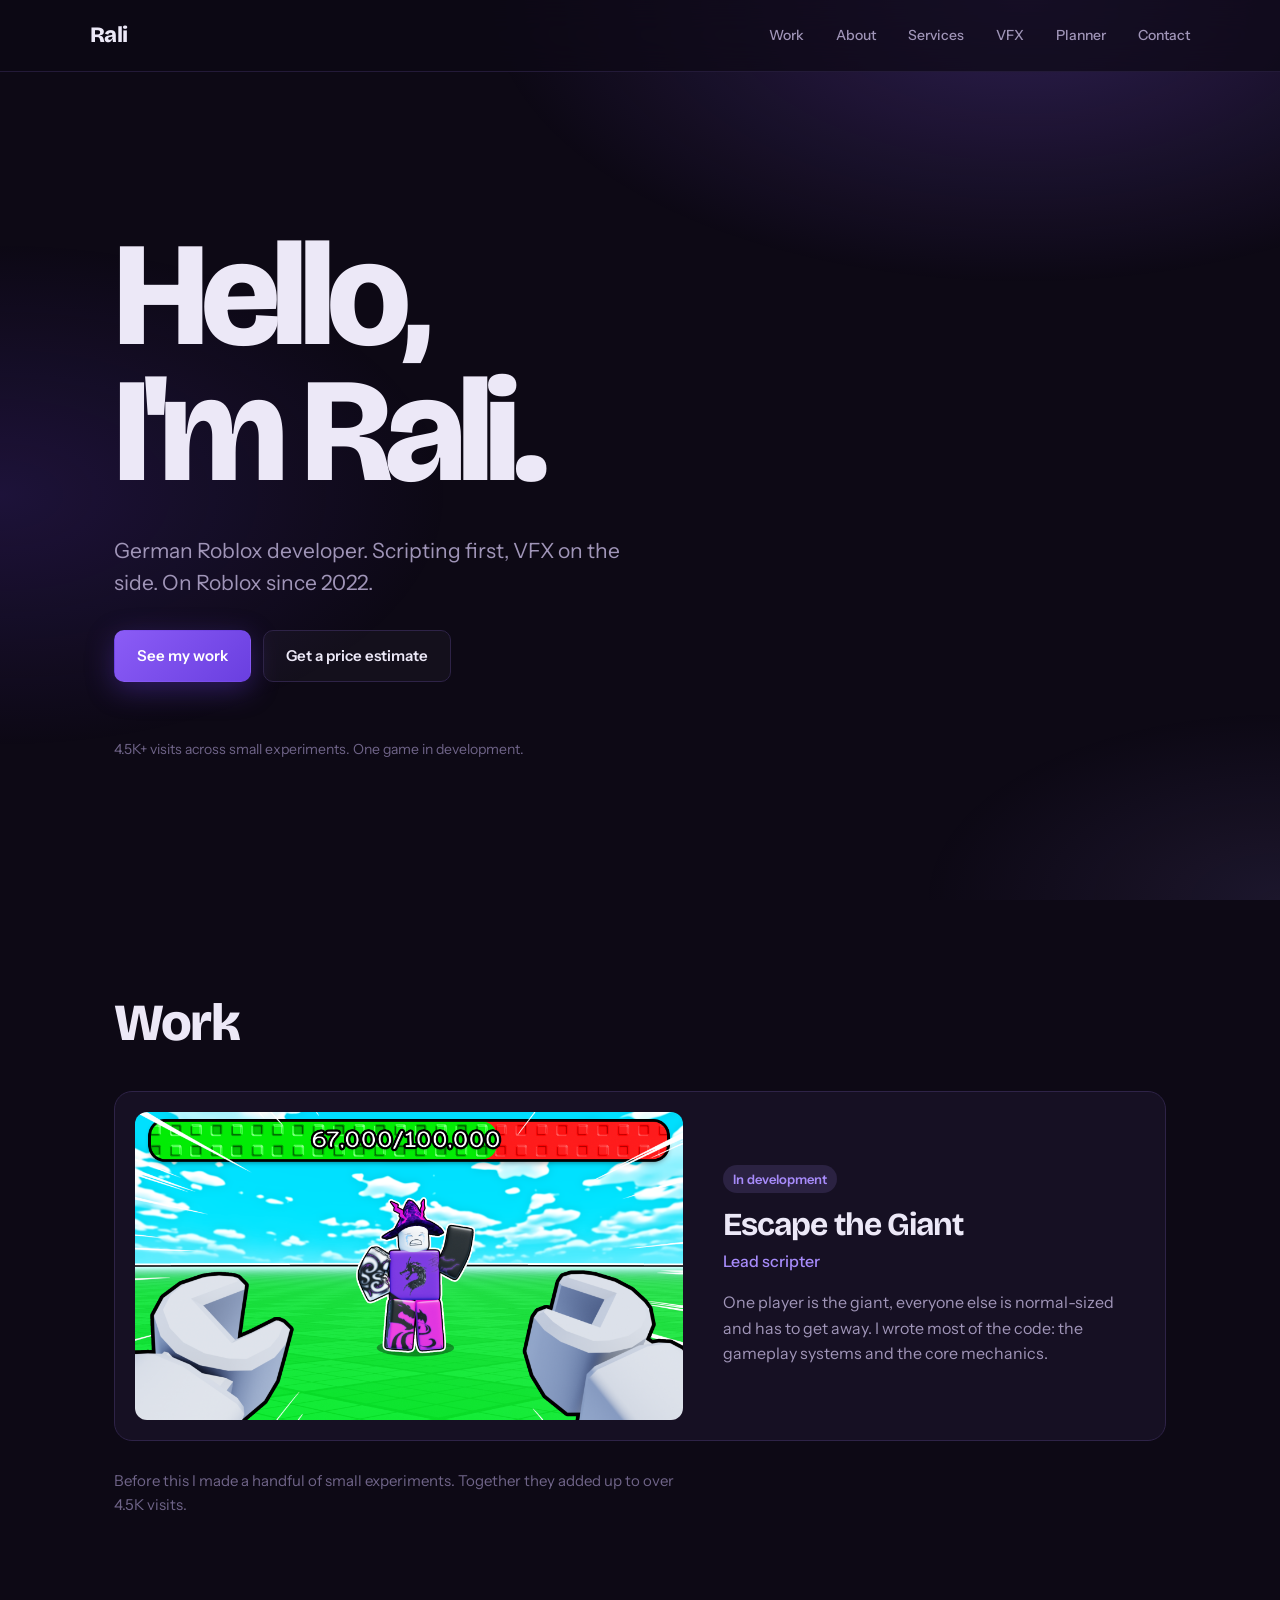
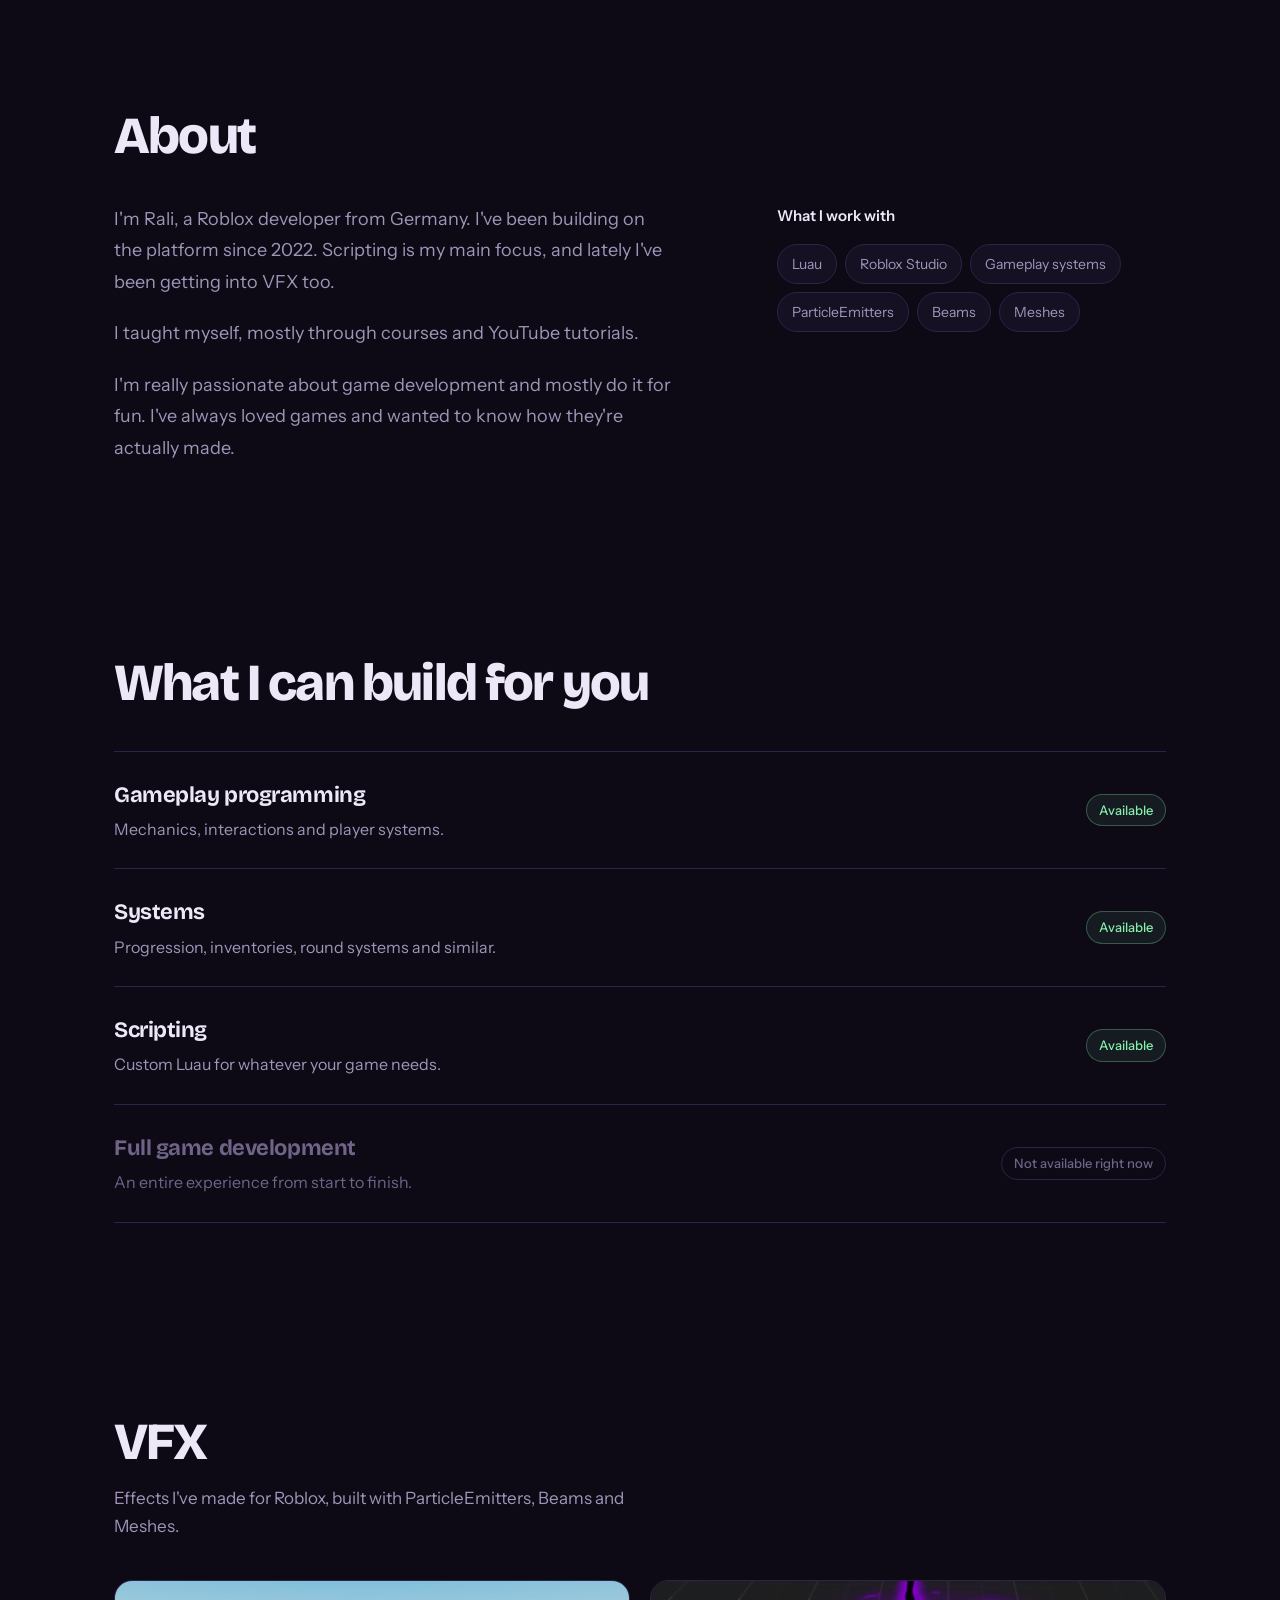
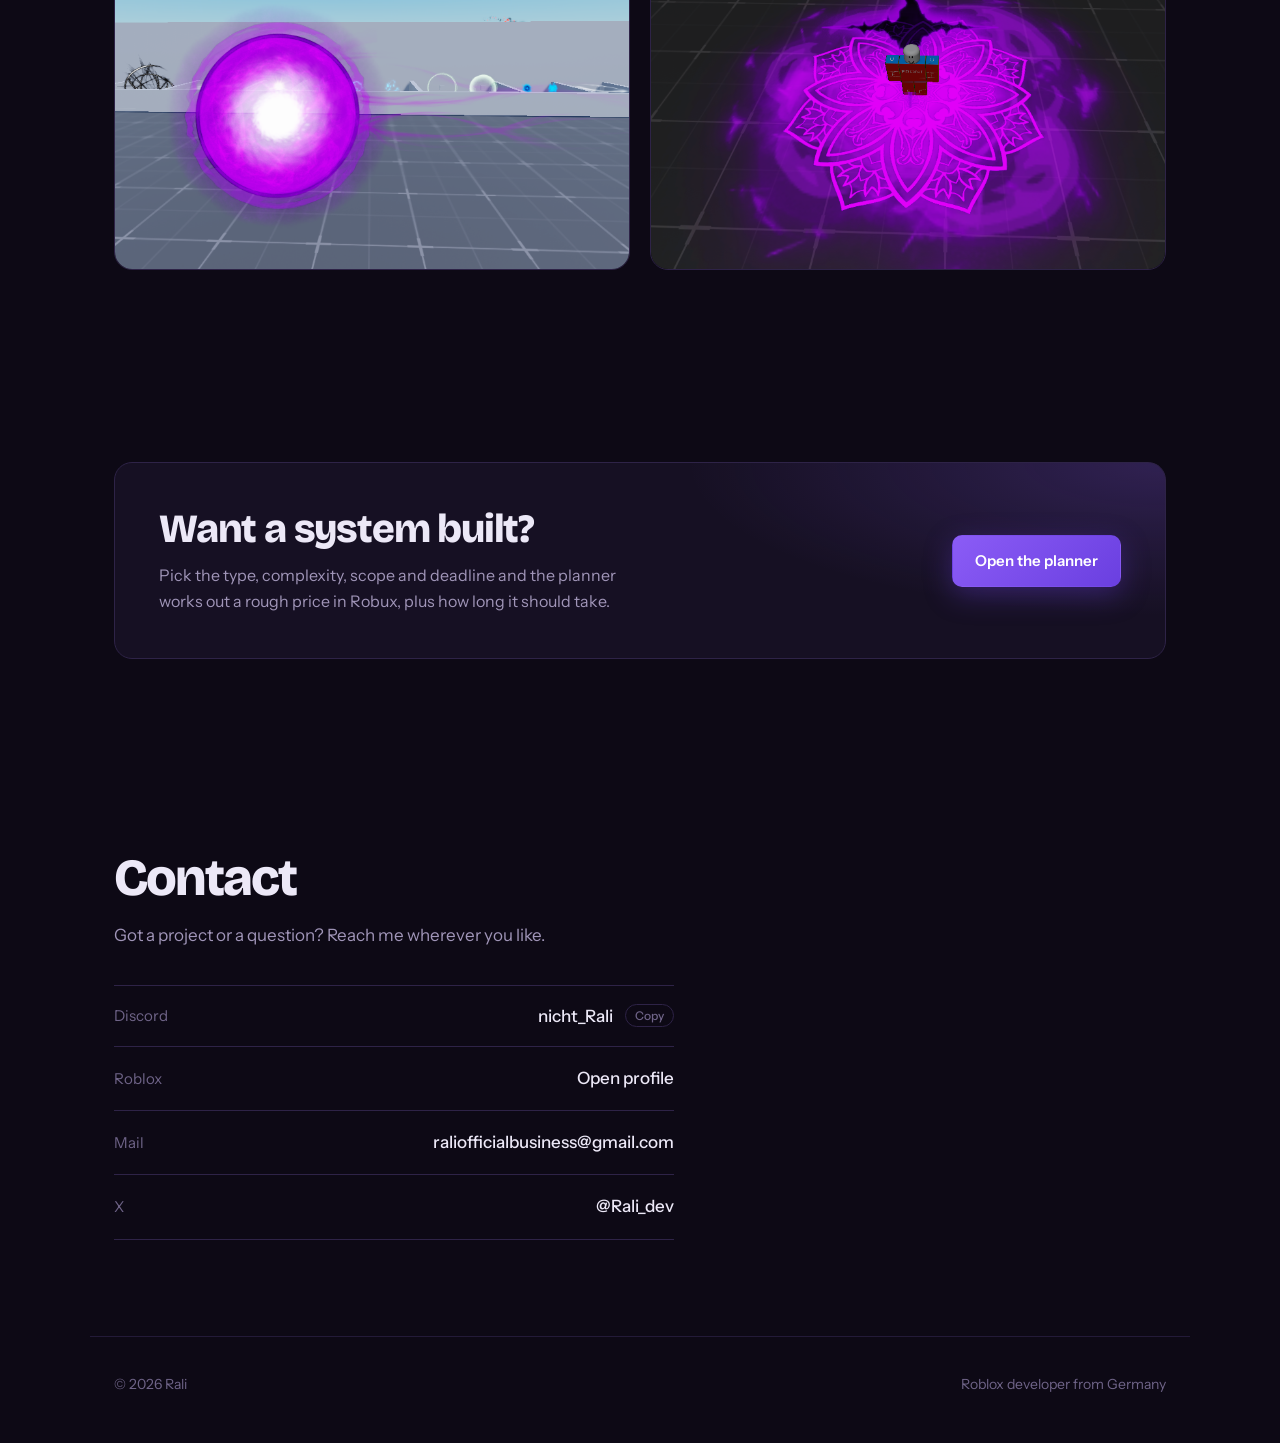
==== commit 6085d974: "Update contact information in index.html" ====
--- a/index.html
+++ b/index.html
@@ -197,7 +197,7 @@
                 <li>
                     <span>Discord</span>
                     <button class="copy-button" data-copy="YOUR_DISCORD_NAME">
-                        <span class="copy-label">YOUR_DISCORD_NAME</span>
+                        <span class="copy-label">nicht_Rali</span>
                         <span class="copy-hint">Copy</span>
                     </button>
                 </li>
@@ -207,11 +207,11 @@
                 </li>
                 <li>
                     <span>Mail</span>
-                    <a href="mailto:YOUR@MAIL.COM">YOUR@MAIL.COM</a>
+                    <a href="mailto:YOUR@MAIL.COM">raliofficialbusiness@gmail.com</a>
                 </li>
                 <li>
                     <span>X</span>
-                    <a href="https://x.com/YOUR_HANDLE" target="_blank" rel="noopener">@YOUR_HANDLE</a>
+                    <a href="https://x.com/Rali_dev" target="_blank" rel="noopener">@Rali_dev</a>
                 </li>
             </ul>
         </section>
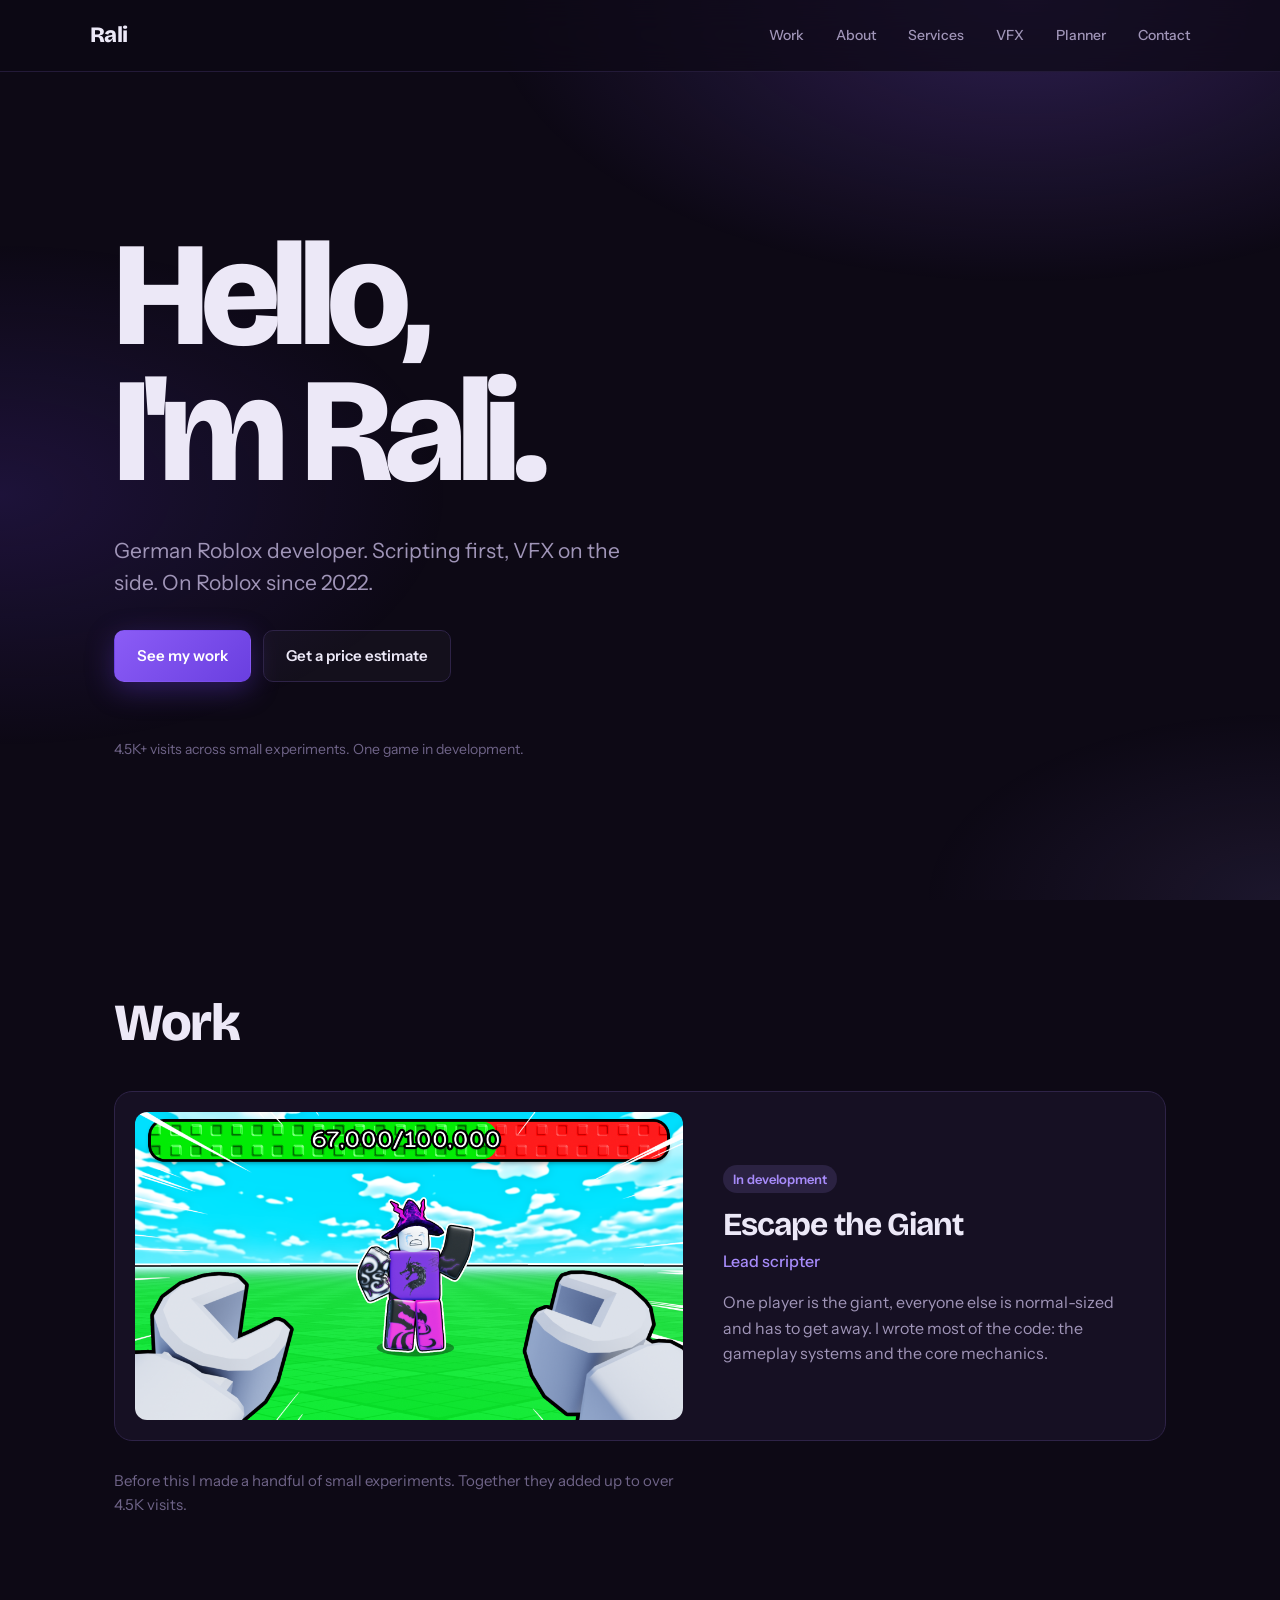
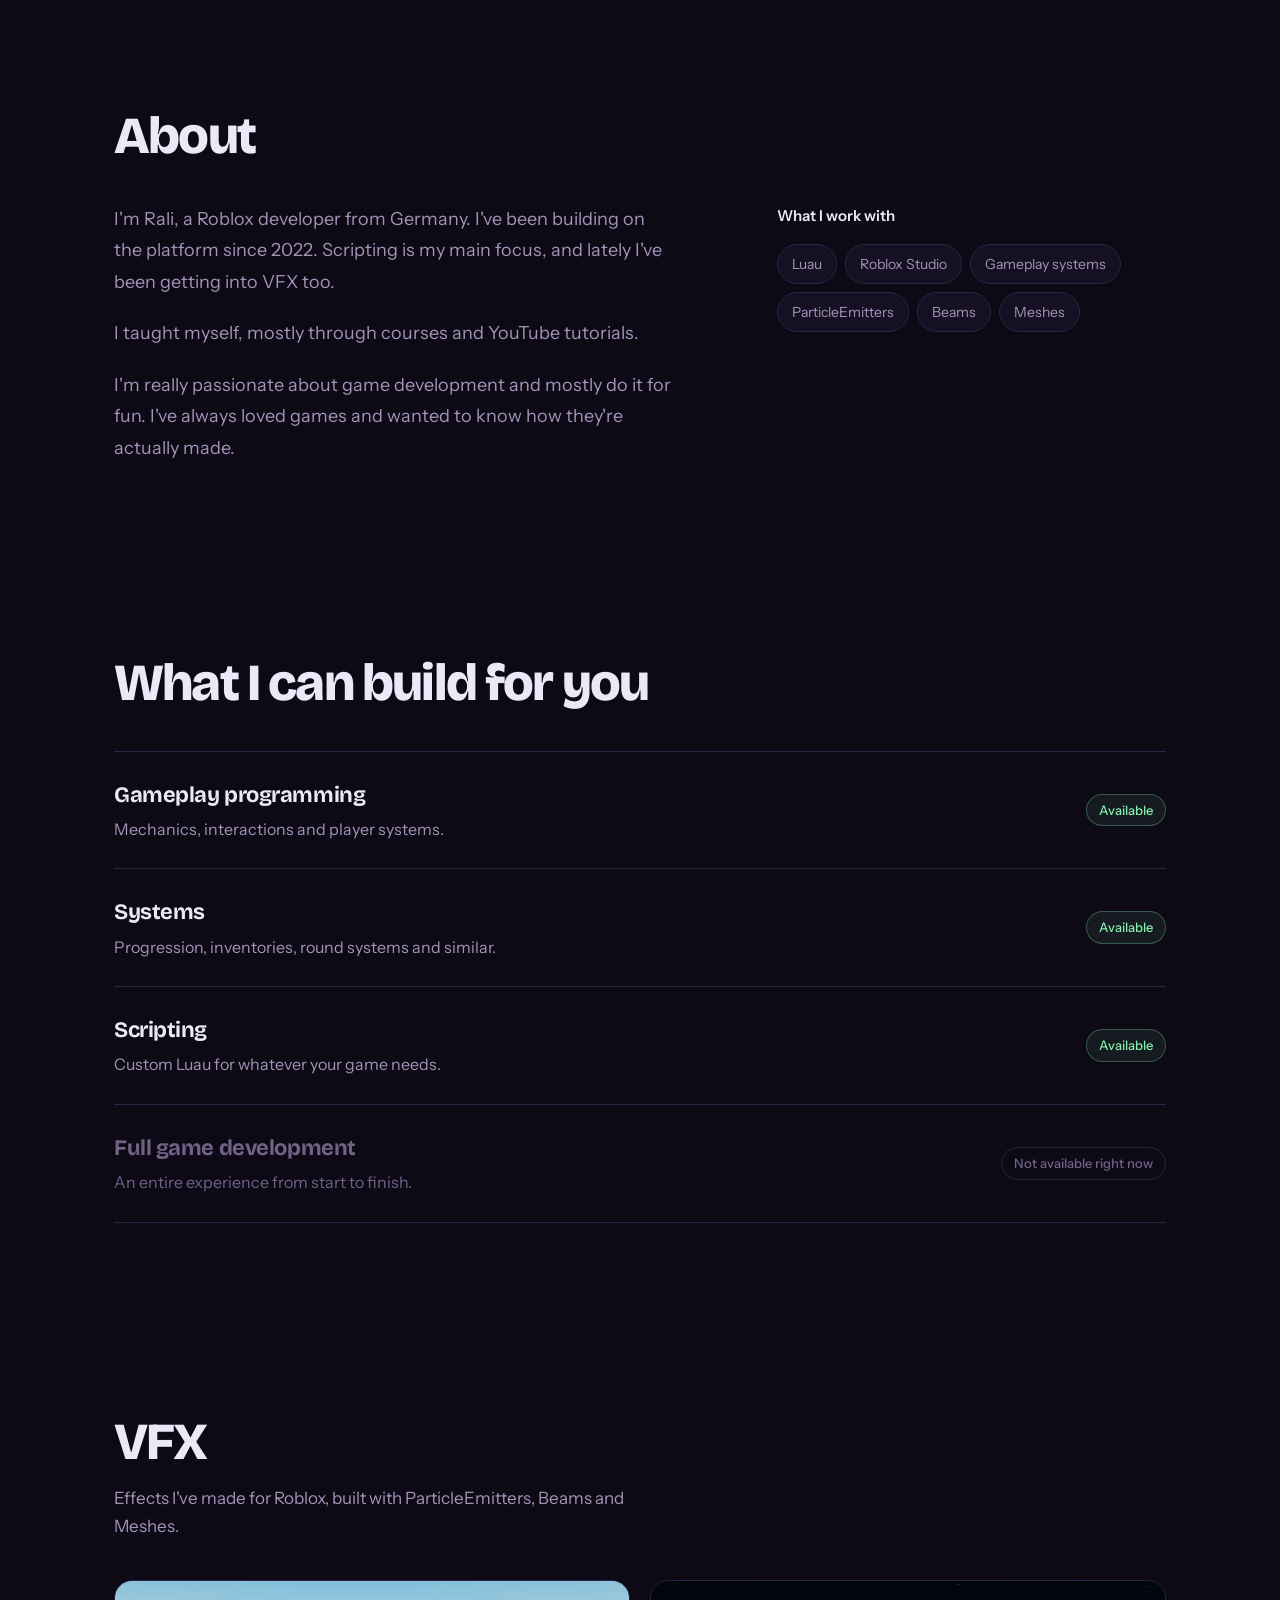
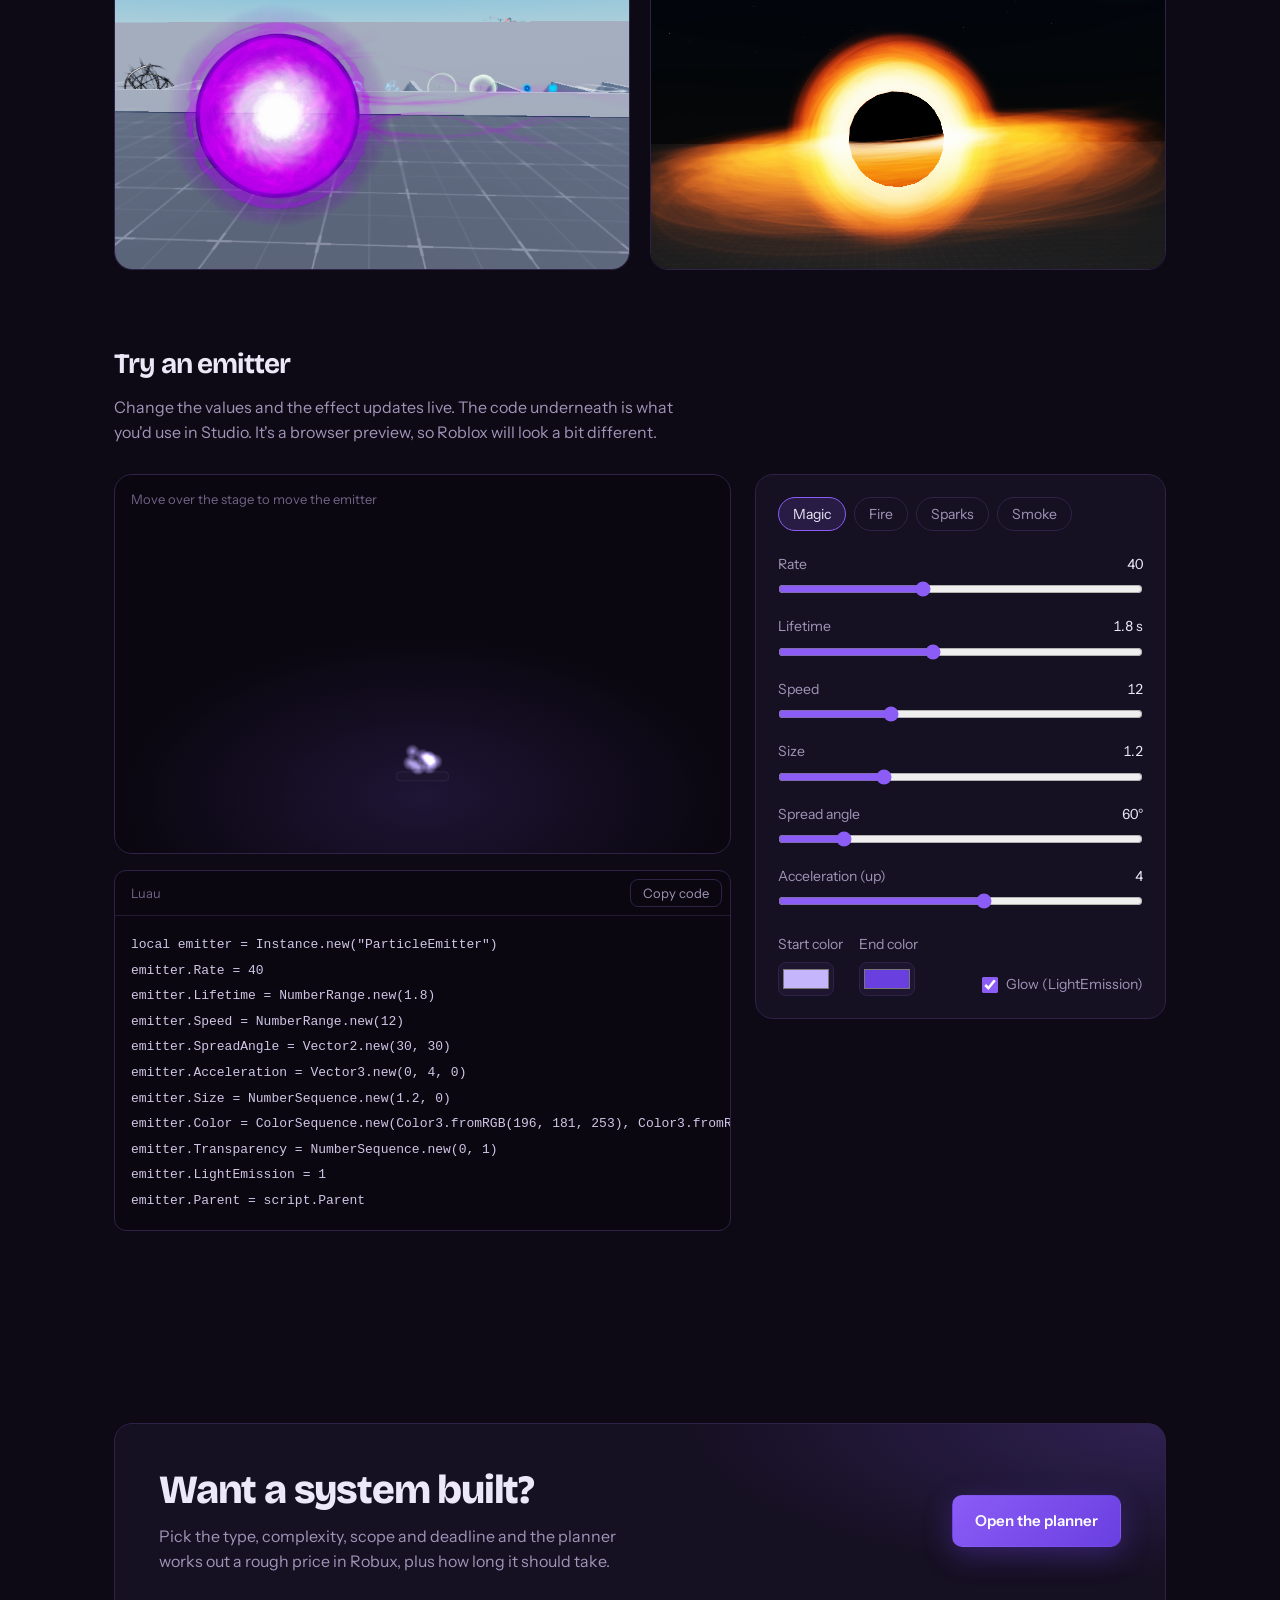
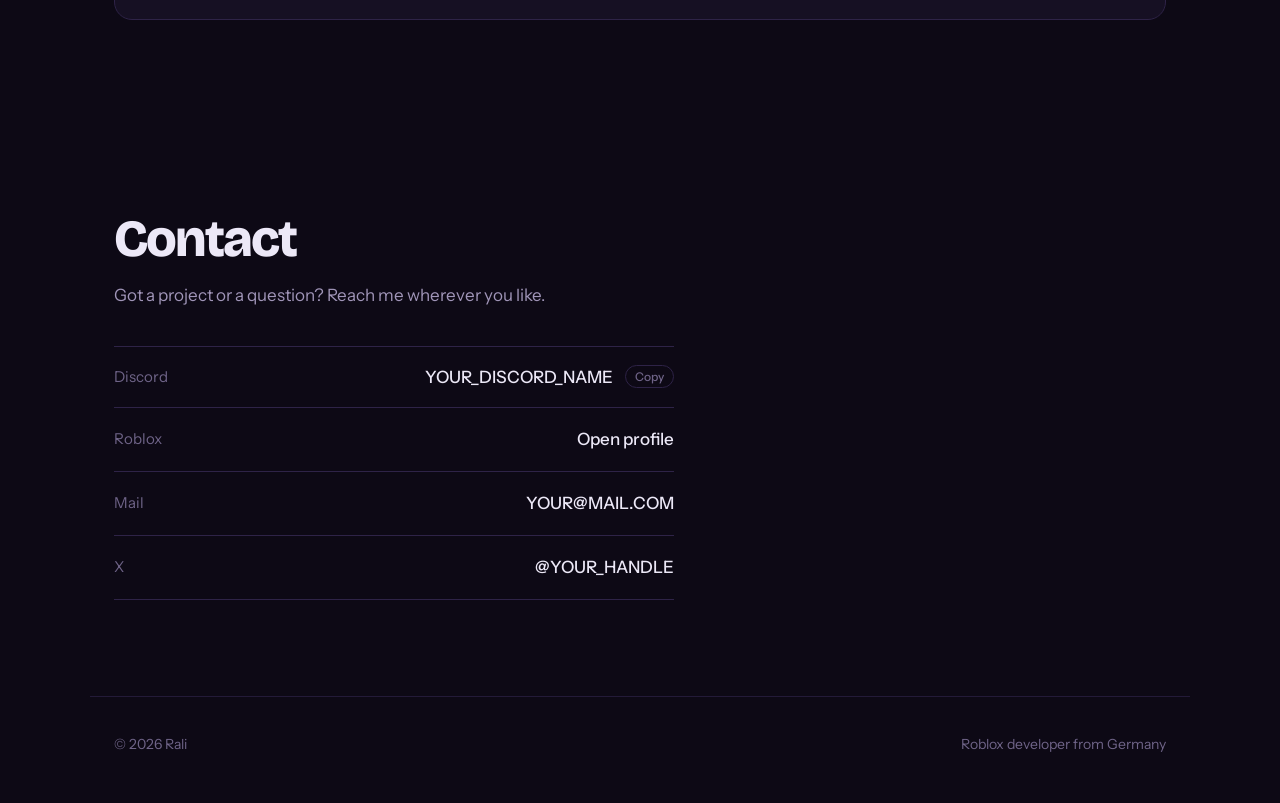
==== commit f848574e: "Add files via upload" ====
--- a/index.html
+++ b/index.html
@@ -172,6 +172,83 @@
                     <img src="images/vfx2.png" alt="Roblox VFX 2" loading="lazy">
                 </figure>
             </div>
+
+            <!-- VFX PLAYGROUND -->
+            <div class="playground" id="playground">
+                <div class="pg-head">
+                    <h3>Try an emitter</h3>
+                    <p>
+                        Change the values and the effect updates live. The code underneath is what you'd
+                        use in Studio. It's a browser preview, so Roblox will look a bit different.
+                    </p>
+                </div>
+
+                <div class="pg-body">
+                    <div class="pg-left">
+                        <div class="pg-stage">
+                            <canvas id="pgCanvas" role="img" aria-label="Live preview of a particle emitter"></canvas>
+                            <p class="pg-hint">Move over the stage to move the emitter</p>
+                        </div>
+
+                        <div class="pg-code">
+                            <div class="pg-code-bar">
+                                <span>Luau</span>
+                                <button type="button" class="pg-copy" id="pgCopy">Copy code</button>
+                            </div>
+                            <pre><code id="pgCode"></code></pre>
+                        </div>
+                    </div>
+
+                    <div class="pg-controls">
+                        <div class="pg-presets" role="group" aria-label="Presets">
+                            <button type="button" data-preset="magic" aria-pressed="true">Magic</button>
+                            <button type="button" data-preset="fire" aria-pressed="false">Fire</button>
+                            <button type="button" data-preset="sparks" aria-pressed="false">Sparks</button>
+                            <button type="button" data-preset="smoke" aria-pressed="false">Smoke</button>
+                        </div>
+
+                        <label class="pg-row">
+                            <span>Rate</span><output></output>
+                            <input type="range" data-pg="rate" min="1" max="100" step="1">
+                        </label>
+                        <label class="pg-row">
+                            <span>Lifetime</span><output></output>
+                            <input type="range" data-pg="lifetime" min="0.2" max="4" step="0.1">
+                        </label>
+                        <label class="pg-row">
+                            <span>Speed</span><output></output>
+                            <input type="range" data-pg="speed" min="0" max="40" step="1">
+                        </label>
+                        <label class="pg-row">
+                            <span>Size</span><output></output>
+                            <input type="range" data-pg="size" min="0.1" max="4" step="0.1">
+                        </label>
+                        <label class="pg-row">
+                            <span>Spread angle</span><output></output>
+                            <input type="range" data-pg="spread" min="0" max="360" step="5">
+                        </label>
+                        <label class="pg-row">
+                            <span>Acceleration (up)</span><output></output>
+                            <input type="range" data-pg="accel" min="-30" max="30" step="1">
+                        </label>
+
+                        <div class="pg-colors">
+                            <label>
+                                <span>Start color</span>
+                                <input type="color" data-pg="color1">
+                            </label>
+                            <label>
+                                <span>End color</span>
+                                <input type="color" data-pg="color2">
+                            </label>
+                            <label class="pg-check">
+                                <input type="checkbox" data-pg="glow">
+                                <span>Glow (LightEmission)</span>
+                            </label>
+                        </div>
+                    </div>
+                </div>
+            </div>
         </section>
 
         <!-- PLANNER TEASER -->
@@ -197,7 +274,7 @@
                 <li>
                     <span>Discord</span>
                     <button class="copy-button" data-copy="YOUR_DISCORD_NAME">
-                        <span class="copy-label">nicht_Rali</span>
+                        <span class="copy-label">YOUR_DISCORD_NAME</span>
                         <span class="copy-hint">Copy</span>
                     </button>
                 </li>
@@ -207,11 +284,11 @@
                 </li>
                 <li>
                     <span>Mail</span>
-                    <a href="mailto:YOUR@MAIL.COM">raliofficialbusiness@gmail.com</a>
+                    <a href="mailto:YOUR@MAIL.COM">YOUR@MAIL.COM</a>
                 </li>
                 <li>
                     <span>X</span>
-                    <a href="https://x.com/Rali_dev" target="_blank" rel="noopener">@Rali_dev</a>
+                    <a href="https://x.com/YOUR_HANDLE" target="_blank" rel="noopener">@YOUR_HANDLE</a>
                 </li>
             </ul>
         </section>
--- a/style.css
+++ b/style.css
@@ -941,3 +941,215 @@
         transition-duration: 0.01ms !important;
     }
 }
+
+/* =========================================================
+   VFX PLAYGROUND
+   ========================================================= */
+
+.playground {
+    margin-top: 72px;
+}
+
+.pg-head h3 {
+    font-family: var(--font-display);
+    font-size: 28px;
+    font-weight: 700;
+    letter-spacing: -0.03em;
+}
+
+.pg-head p {
+    max-width: 560px;
+    margin-top: 8px;
+    color: var(--muted);
+}
+
+.pg-body {
+    display: grid;
+    grid-template-columns: minmax(0, 1.5fr) minmax(0, 1fr);
+    gap: 24px;
+    margin-top: 28px;
+    align-items: start;
+}
+
+.pg-stage {
+    position: relative;
+    height: 380px;
+    border: 1px solid var(--line);
+    border-radius: var(--radius-lg);
+    overflow: hidden;
+    background:
+        radial-gradient(70% 60% at 50% 85%, rgba(139, 92, 246, 0.16), transparent 70%),
+        #0a0710;
+}
+
+.pg-stage canvas {
+    display: block;
+    width: 100%;
+    height: 100%;
+    touch-action: pan-y;
+}
+
+.pg-hint {
+    position: absolute;
+    left: 16px;
+    top: 14px;
+    color: var(--faint);
+    font-size: 13px;
+    pointer-events: none;
+}
+
+.pg-code {
+    margin-top: 16px;
+    border: 1px solid var(--line);
+    border-radius: var(--radius);
+    background: #0a0710;
+    overflow: hidden;
+}
+
+.pg-code-bar {
+    display: flex;
+    align-items: center;
+    justify-content: space-between;
+    padding: 8px 8px 8px 16px;
+    border-bottom: 1px solid var(--line-soft);
+    color: var(--faint);
+    font-size: 13px;
+}
+
+.pg-copy {
+    padding: 5px 12px;
+    border: 1px solid var(--line);
+    border-radius: 8px;
+    background: transparent;
+    color: var(--muted);
+    font-family: inherit;
+    font-size: 13px;
+    cursor: pointer;
+    transition: color 0.2s ease, border-color 0.2s ease;
+}
+
+.pg-copy:hover {
+    color: var(--text);
+    border-color: var(--accent-strong);
+}
+
+.pg-code pre {
+    padding: 16px;
+    overflow-x: auto;
+}
+
+.pg-code code {
+    color: #cfc6e6;
+    font-family: ui-monospace, "Cascadia Code", "SF Mono", Consolas, monospace;
+    font-size: 13px;
+    line-height: 1.65;
+    white-space: pre;
+}
+
+.pg-controls {
+    padding: 22px;
+    border: 1px solid var(--line);
+    border-radius: var(--radius-lg);
+    background: var(--surface);
+}
+
+.pg-presets {
+    display: flex;
+    flex-wrap: wrap;
+    gap: 8px;
+    margin-bottom: 22px;
+}
+
+.pg-presets button {
+    padding: 7px 14px;
+    border: 1px solid var(--line);
+    border-radius: 999px;
+    background: transparent;
+    color: var(--muted);
+    font-family: inherit;
+    font-size: 14px;
+    cursor: pointer;
+    transition: color 0.2s ease, border-color 0.2s ease, background 0.2s ease;
+}
+
+.pg-presets button:hover {
+    color: var(--text);
+    border-color: var(--faint);
+}
+
+.pg-presets button[aria-pressed="true"] {
+    color: var(--text);
+    border-color: var(--accent-strong);
+    background: rgba(139, 92, 246, 0.16);
+}
+
+.pg-row {
+    display: grid;
+    grid-template-columns: 1fr auto;
+    row-gap: 6px;
+    margin-bottom: 18px;
+    font-size: 14px;
+    color: var(--muted);
+}
+
+.pg-row output {
+    color: var(--text);
+    font-variant-numeric: tabular-nums;
+}
+
+.pg-row input[type="range"] {
+    grid-column: 1 / -1;
+    width: 100%;
+    accent-color: var(--accent-strong);
+    cursor: pointer;
+}
+
+.pg-colors {
+    display: flex;
+    flex-wrap: wrap;
+    align-items: flex-end;
+    gap: 16px;
+    padding-top: 6px;
+}
+
+.pg-colors label {
+    display: flex;
+    flex-direction: column;
+    gap: 6px;
+    color: var(--muted);
+    font-size: 14px;
+}
+
+.pg-colors input[type="color"] {
+    width: 56px;
+    height: 34px;
+    padding: 2px;
+    border: 1px solid var(--line);
+    border-radius: 8px;
+    background: var(--surface-2);
+    cursor: pointer;
+}
+
+.pg-check {
+    flex-direction: row !important;
+    align-items: center;
+    gap: 8px !important;
+    margin-left: auto;
+    cursor: pointer;
+}
+
+.pg-check input {
+    accent-color: var(--accent-strong);
+    width: 16px;
+    height: 16px;
+}
+
+@media (max-width: 900px) {
+    .pg-body {
+        grid-template-columns: 1fr;
+    }
+
+    .pg-stage {
+        height: 320px;
+    }
+}
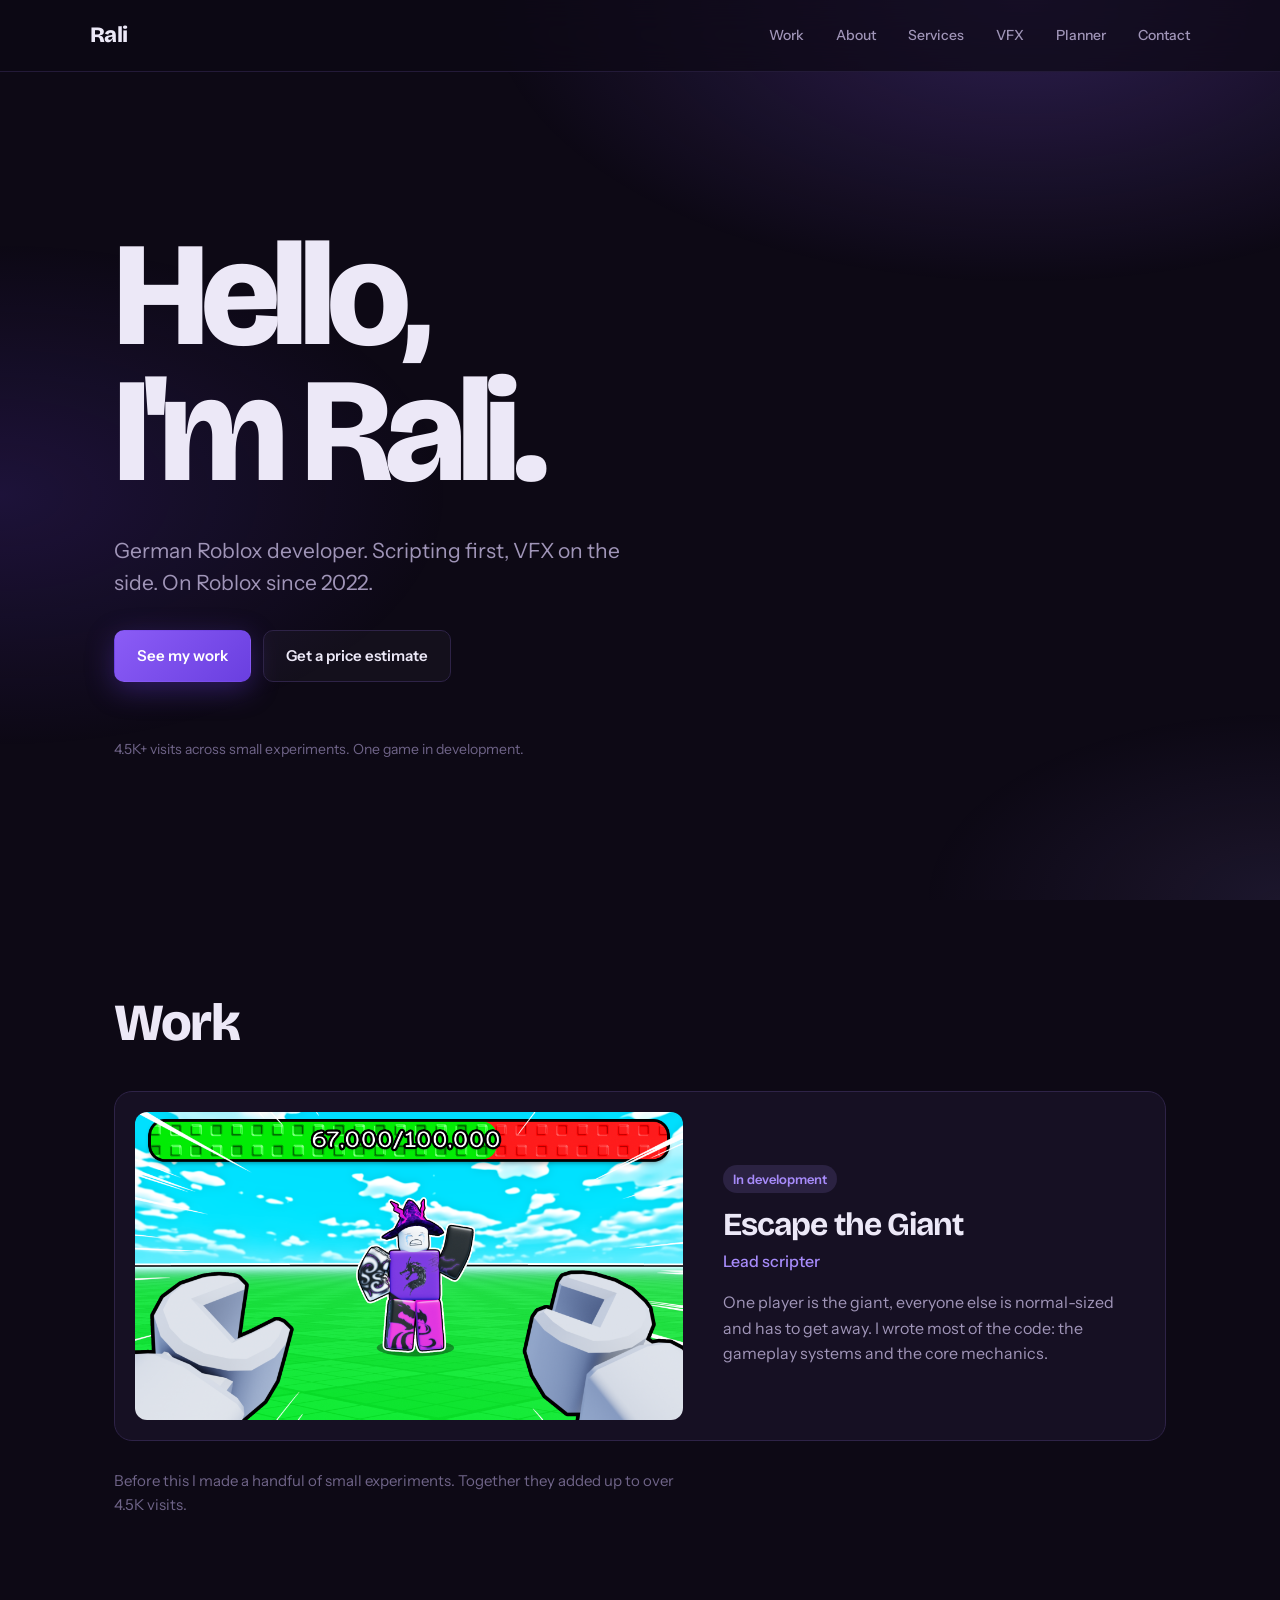
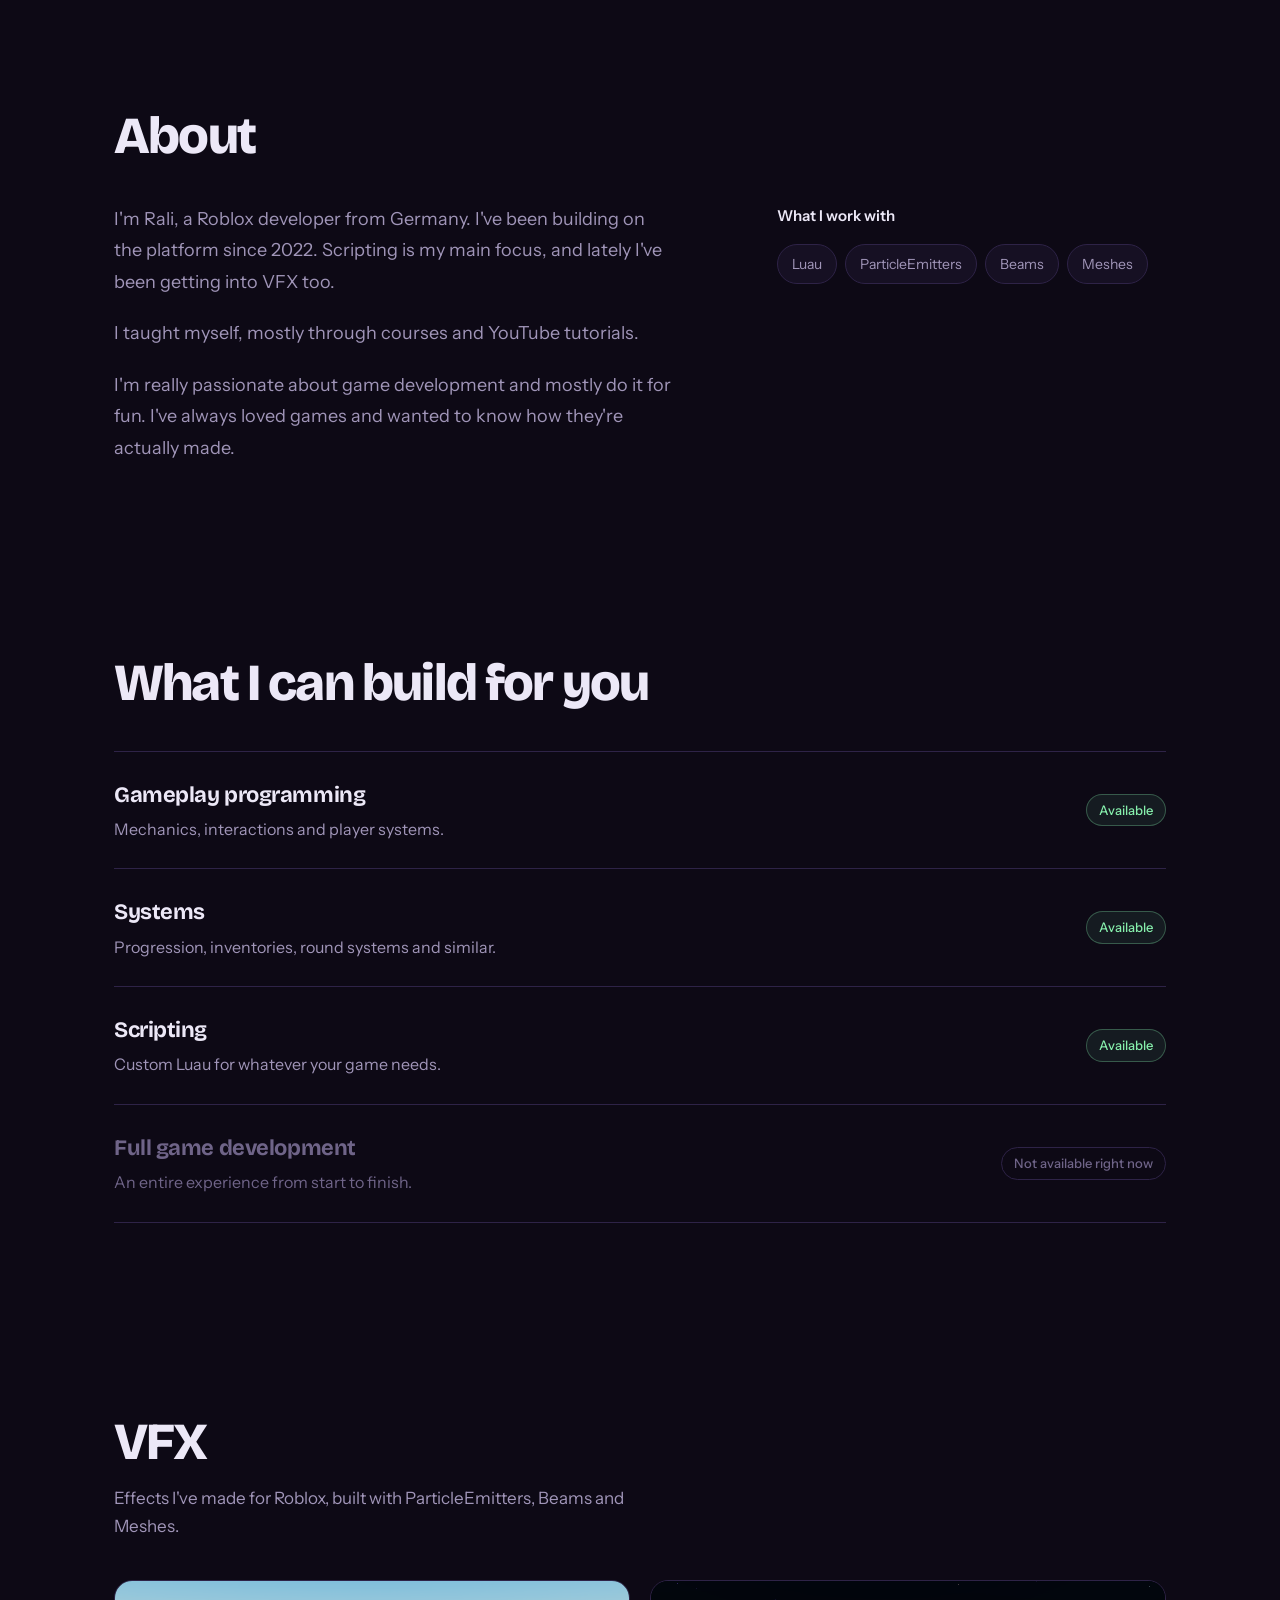
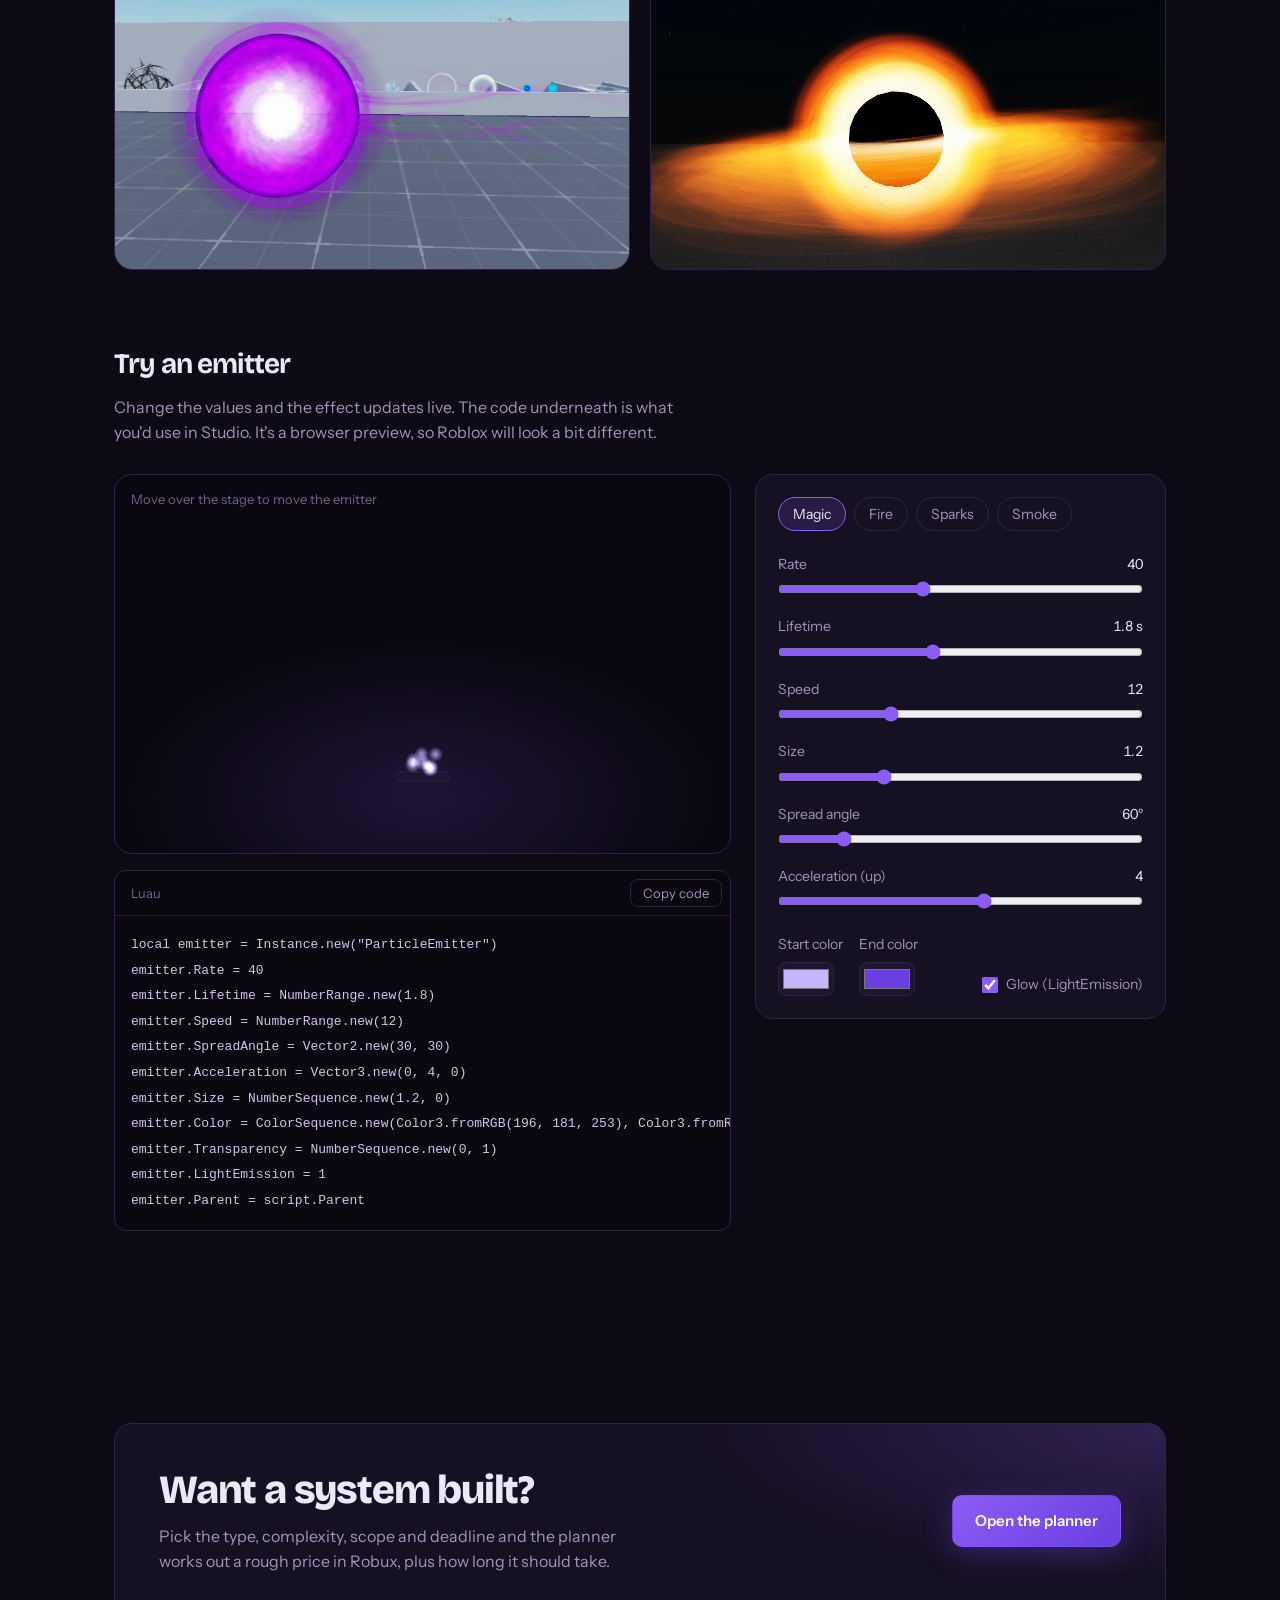
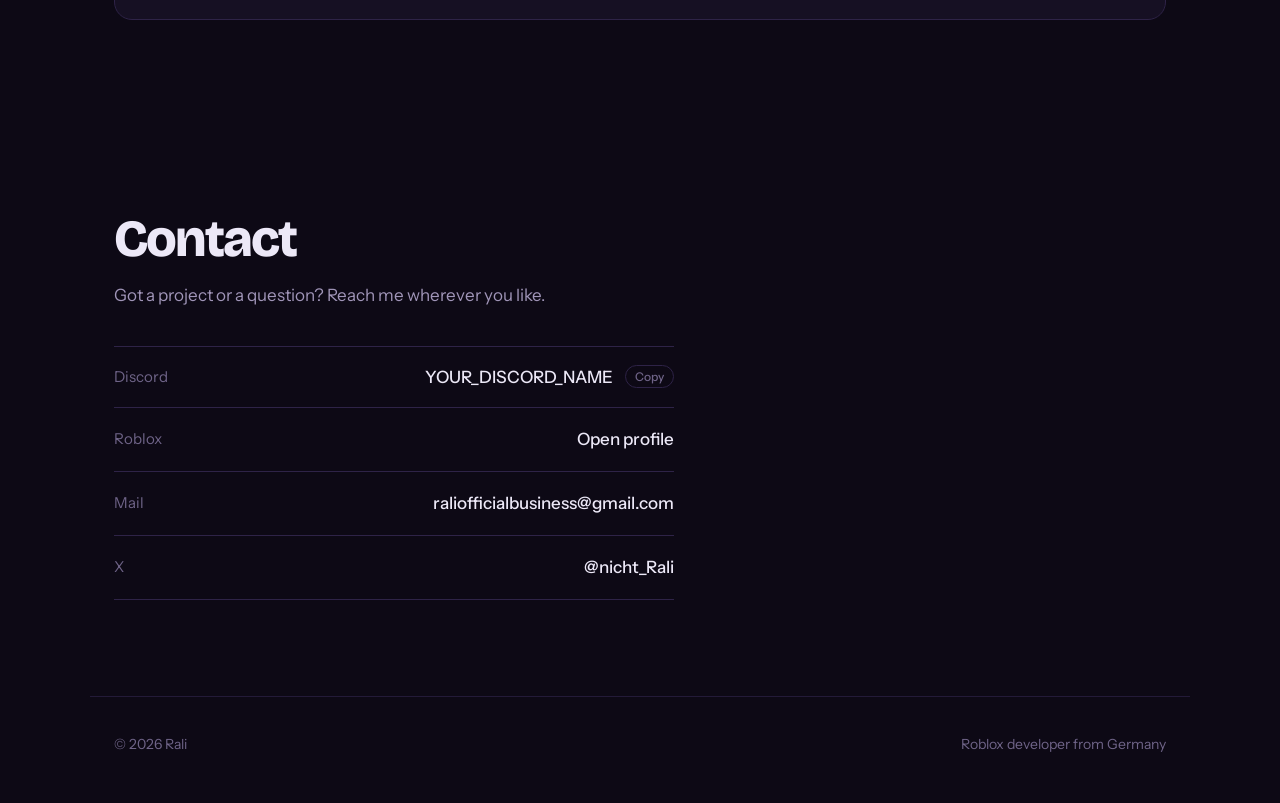
==== commit 87f15643: "Update contact information and skills in index.html" ====
--- a/index.html
+++ b/index.html
@@ -111,8 +111,6 @@
                     <h3>What I work with</h3>
                     <ul class="tags">
                         <li>Luau</li>
-                        <li>Roblox Studio</li>
-                        <li>Gameplay systems</li>
                         <li>ParticleEmitters</li>
                         <li>Beams</li>
                         <li>Meshes</li>
@@ -284,11 +282,11 @@
                 </li>
                 <li>
                     <span>Mail</span>
-                    <a href="mailto:YOUR@MAIL.COM">YOUR@MAIL.COM</a>
+                    <a href="mailto:YOUR@MAIL.COM">raliofficialbusiness@gmail.com</a>
                 </li>
                 <li>
                     <span>X</span>
-                    <a href="https://x.com/YOUR_HANDLE" target="_blank" rel="noopener">@YOUR_HANDLE</a>
+                    <a href="https://x.com/nicht_Rali" target="_blank" rel="noopener">@nicht_Rali</a>
                 </li>
             </ul>
         </section>
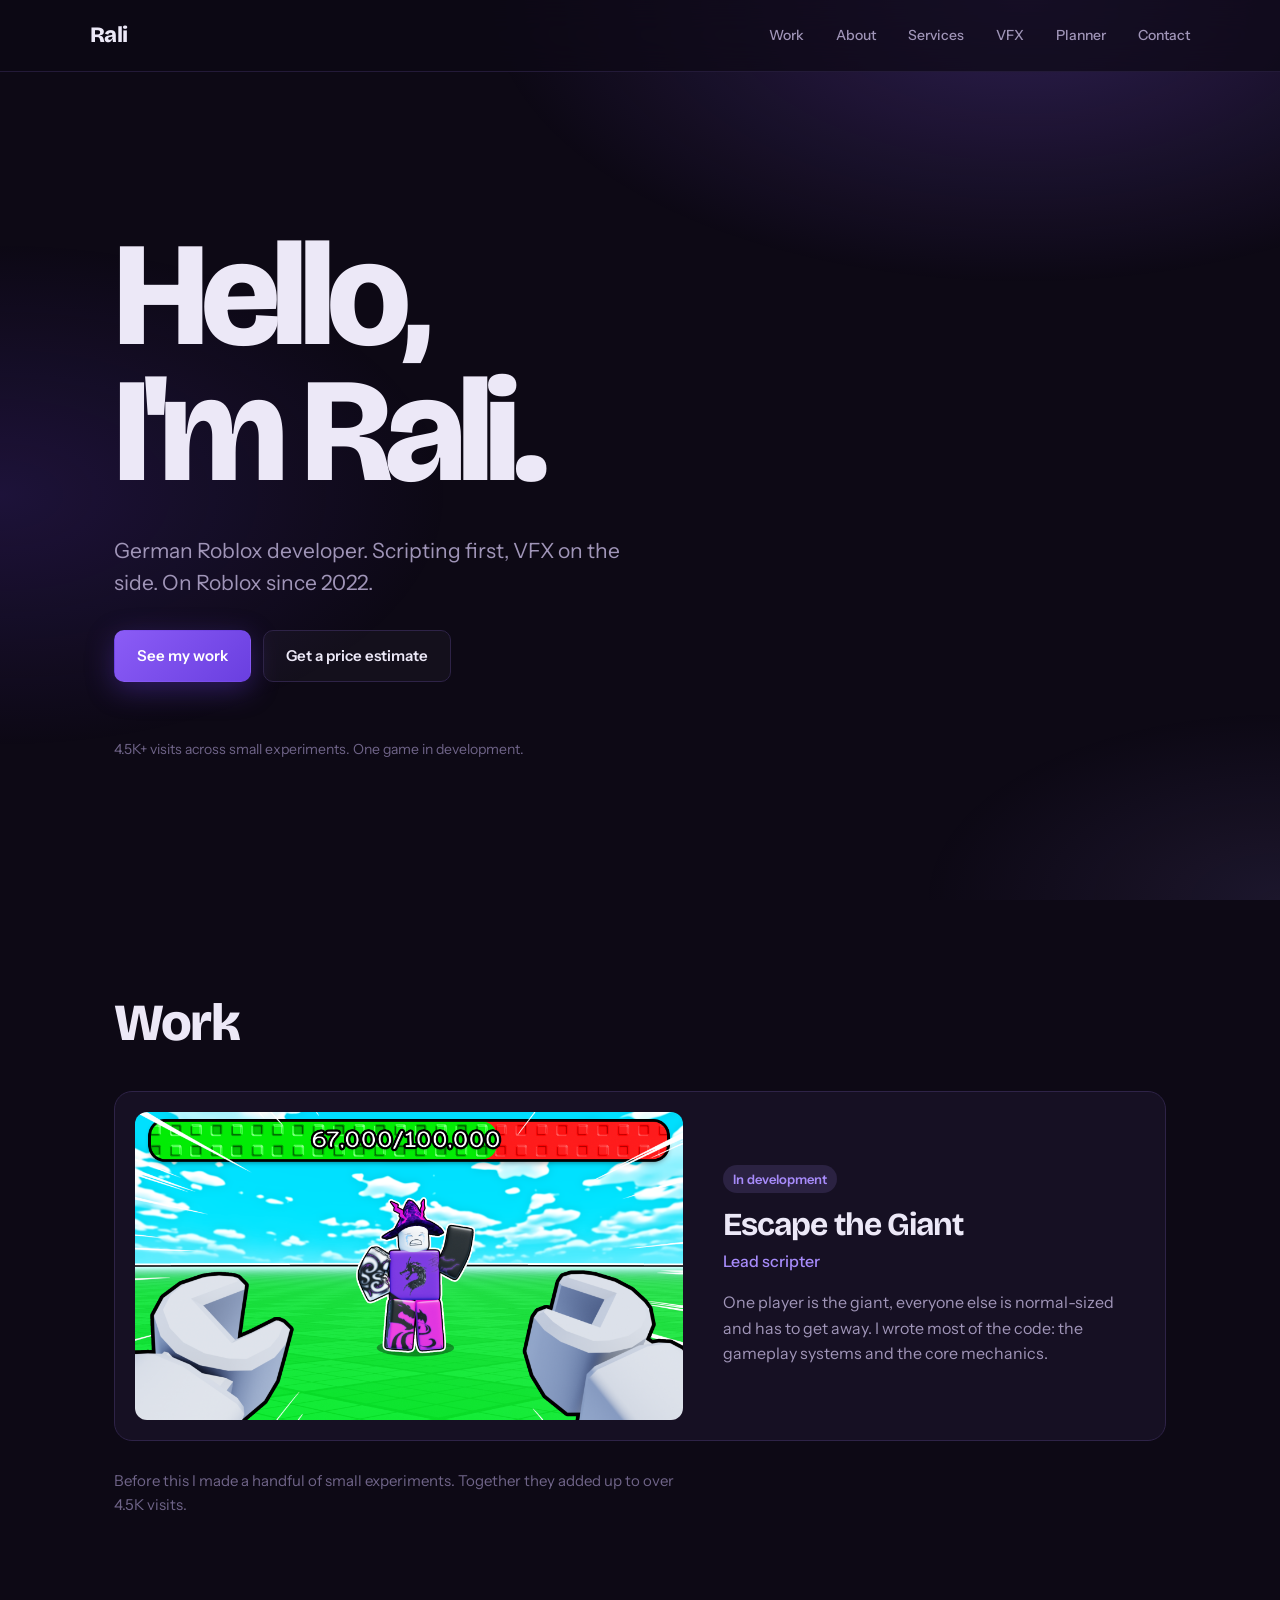
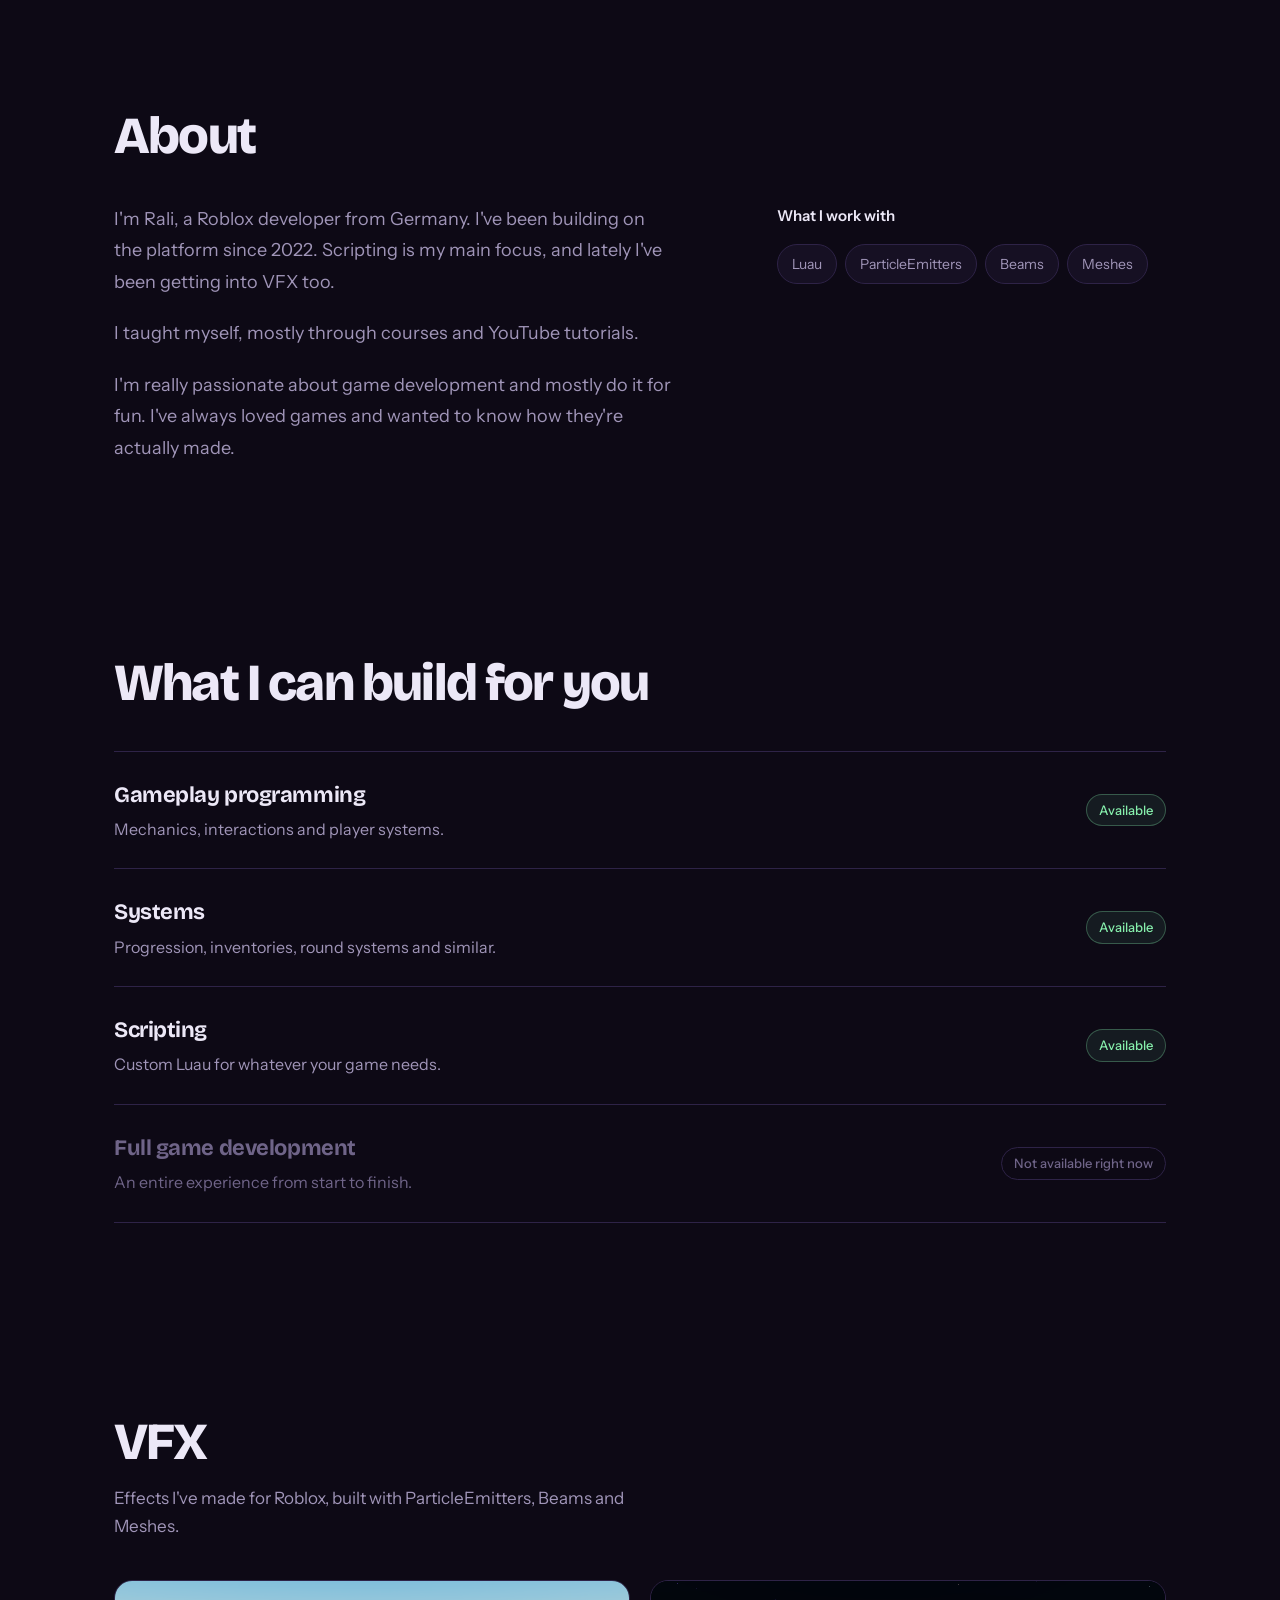
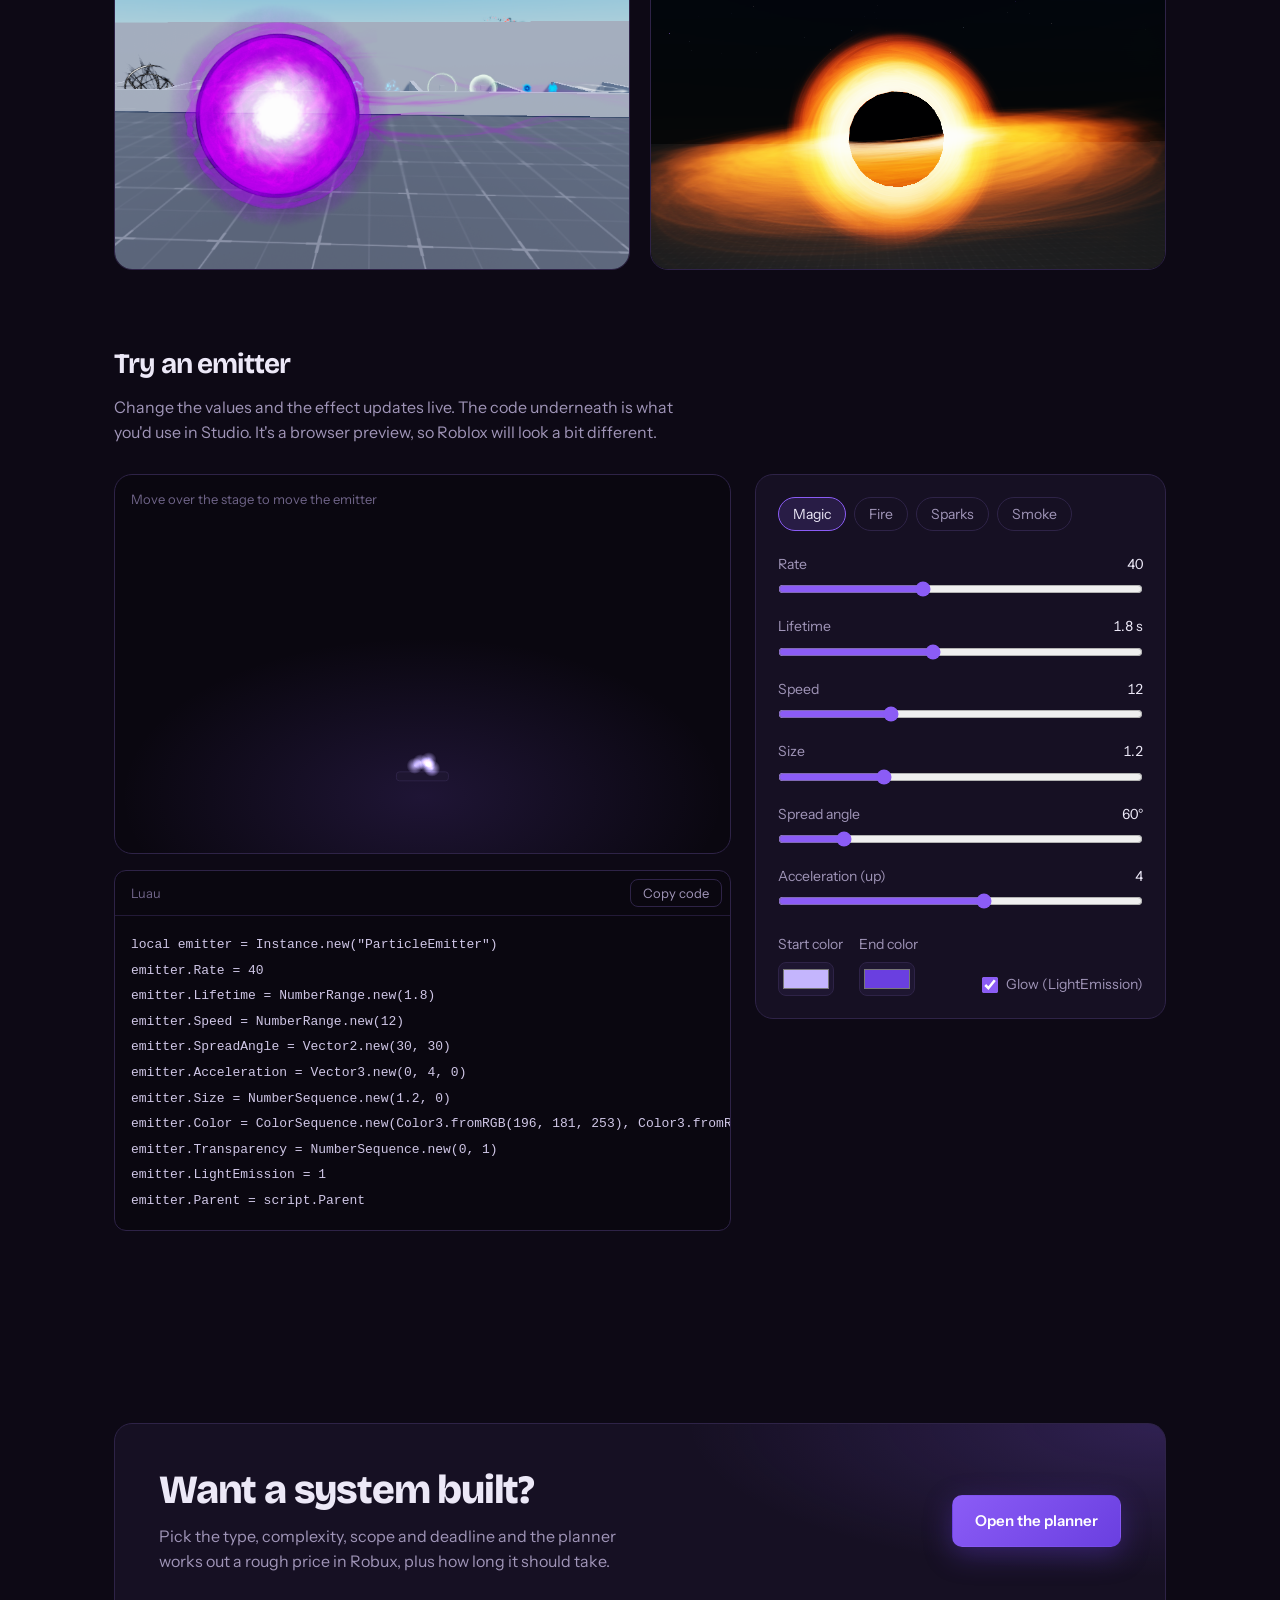
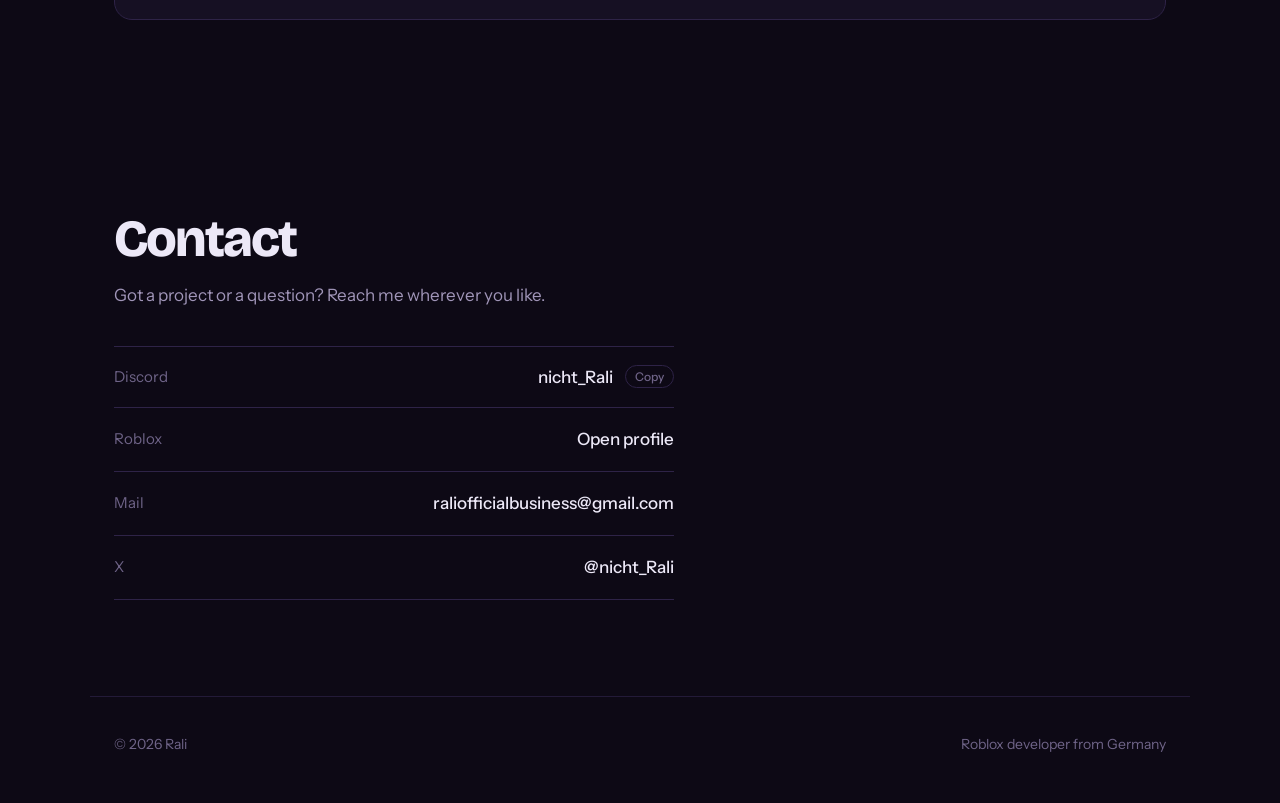
==== commit 73deb9b6: "Update index.html" ====
--- a/index.html
+++ b/index.html
@@ -271,8 +271,8 @@
             <ul class="contact-list">
                 <li>
                     <span>Discord</span>
-                    <button class="copy-button" data-copy="YOUR_DISCORD_NAME">
-                        <span class="copy-label">YOUR_DISCORD_NAME</span>
+                    <button class="copy-button" data-copy="nicht_Rali">
+                        <span class="copy-label">nicht_Rali</span>
                         <span class="copy-hint">Copy</span>
                     </button>
                 </li>
@@ -282,7 +282,7 @@
                 </li>
                 <li>
                     <span>Mail</span>
-                    <a href="mailto:YOUR@MAIL.COM">raliofficialbusiness@gmail.com</a>
+                    <a href="mailto:ralioffcialbusiness@gmail.com">raliofficialbusiness@gmail.com</a>
                 </li>
                 <li>
                     <span>X</span>
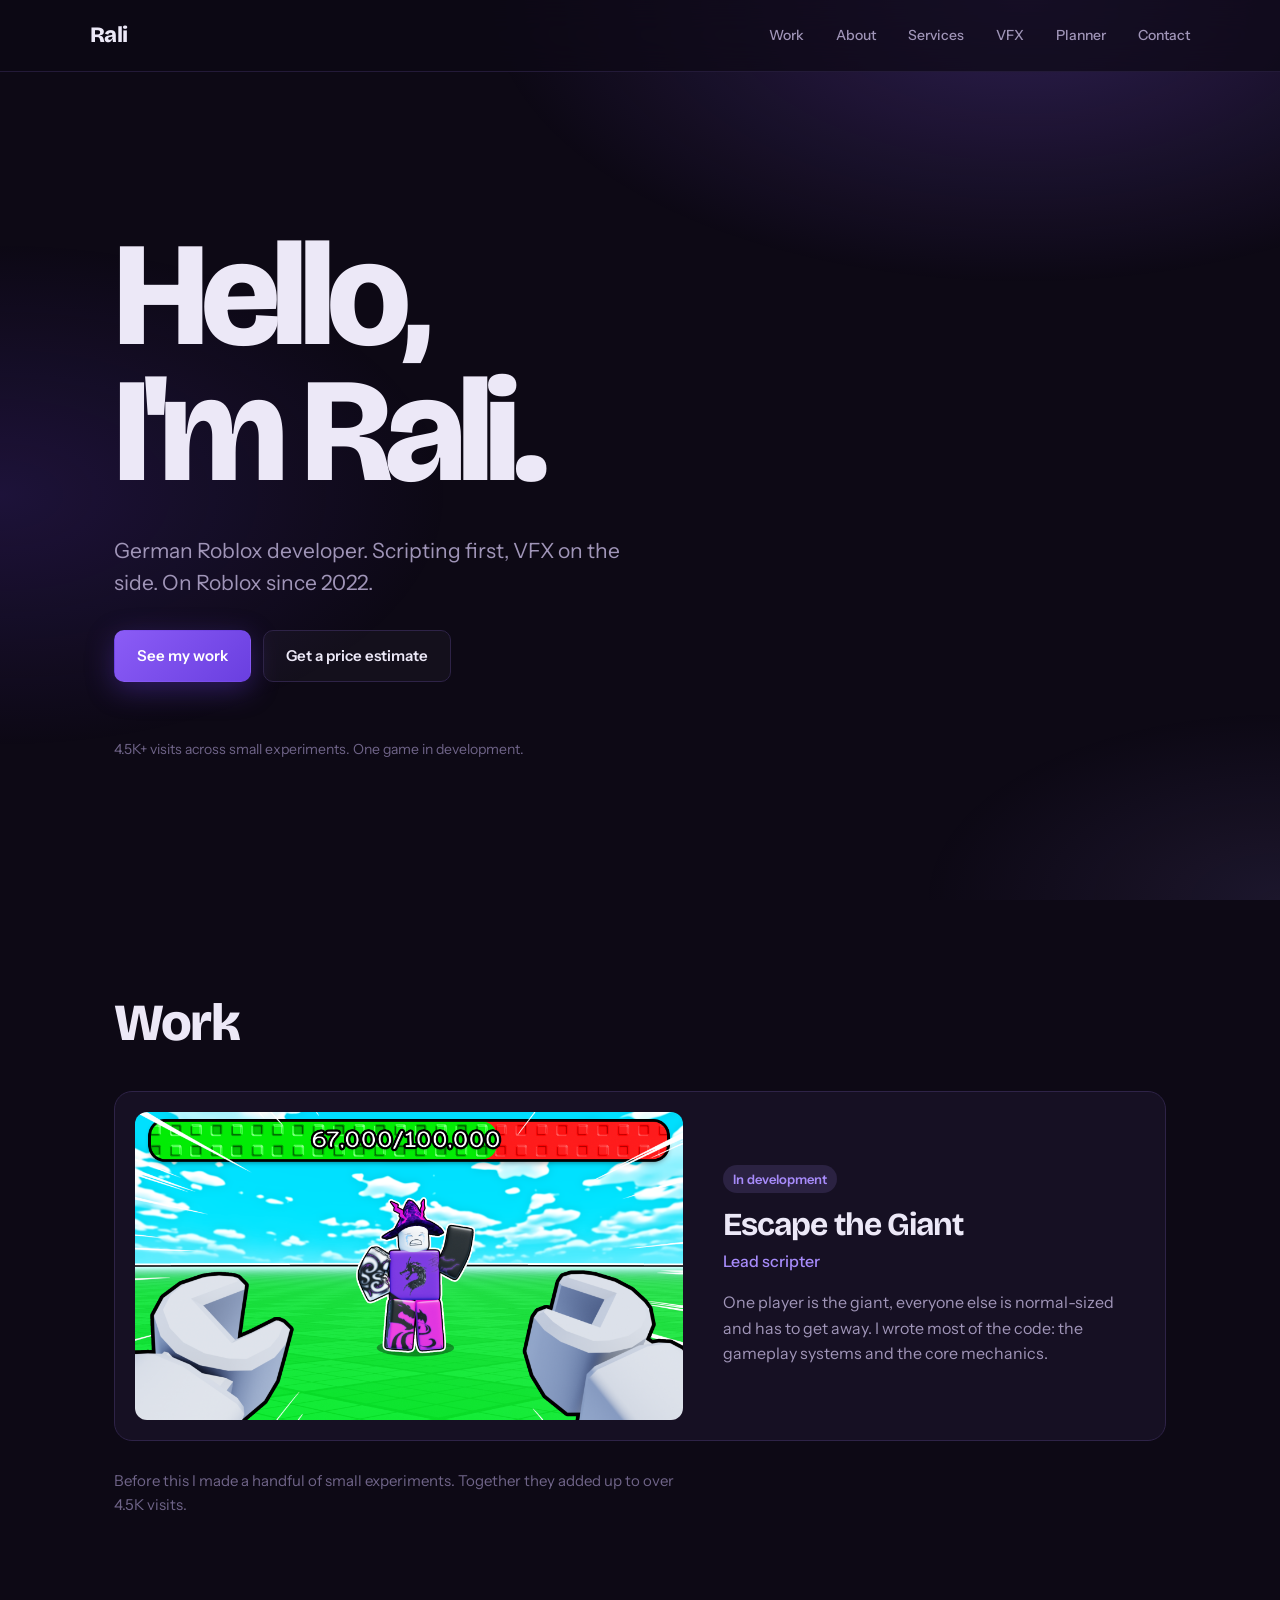
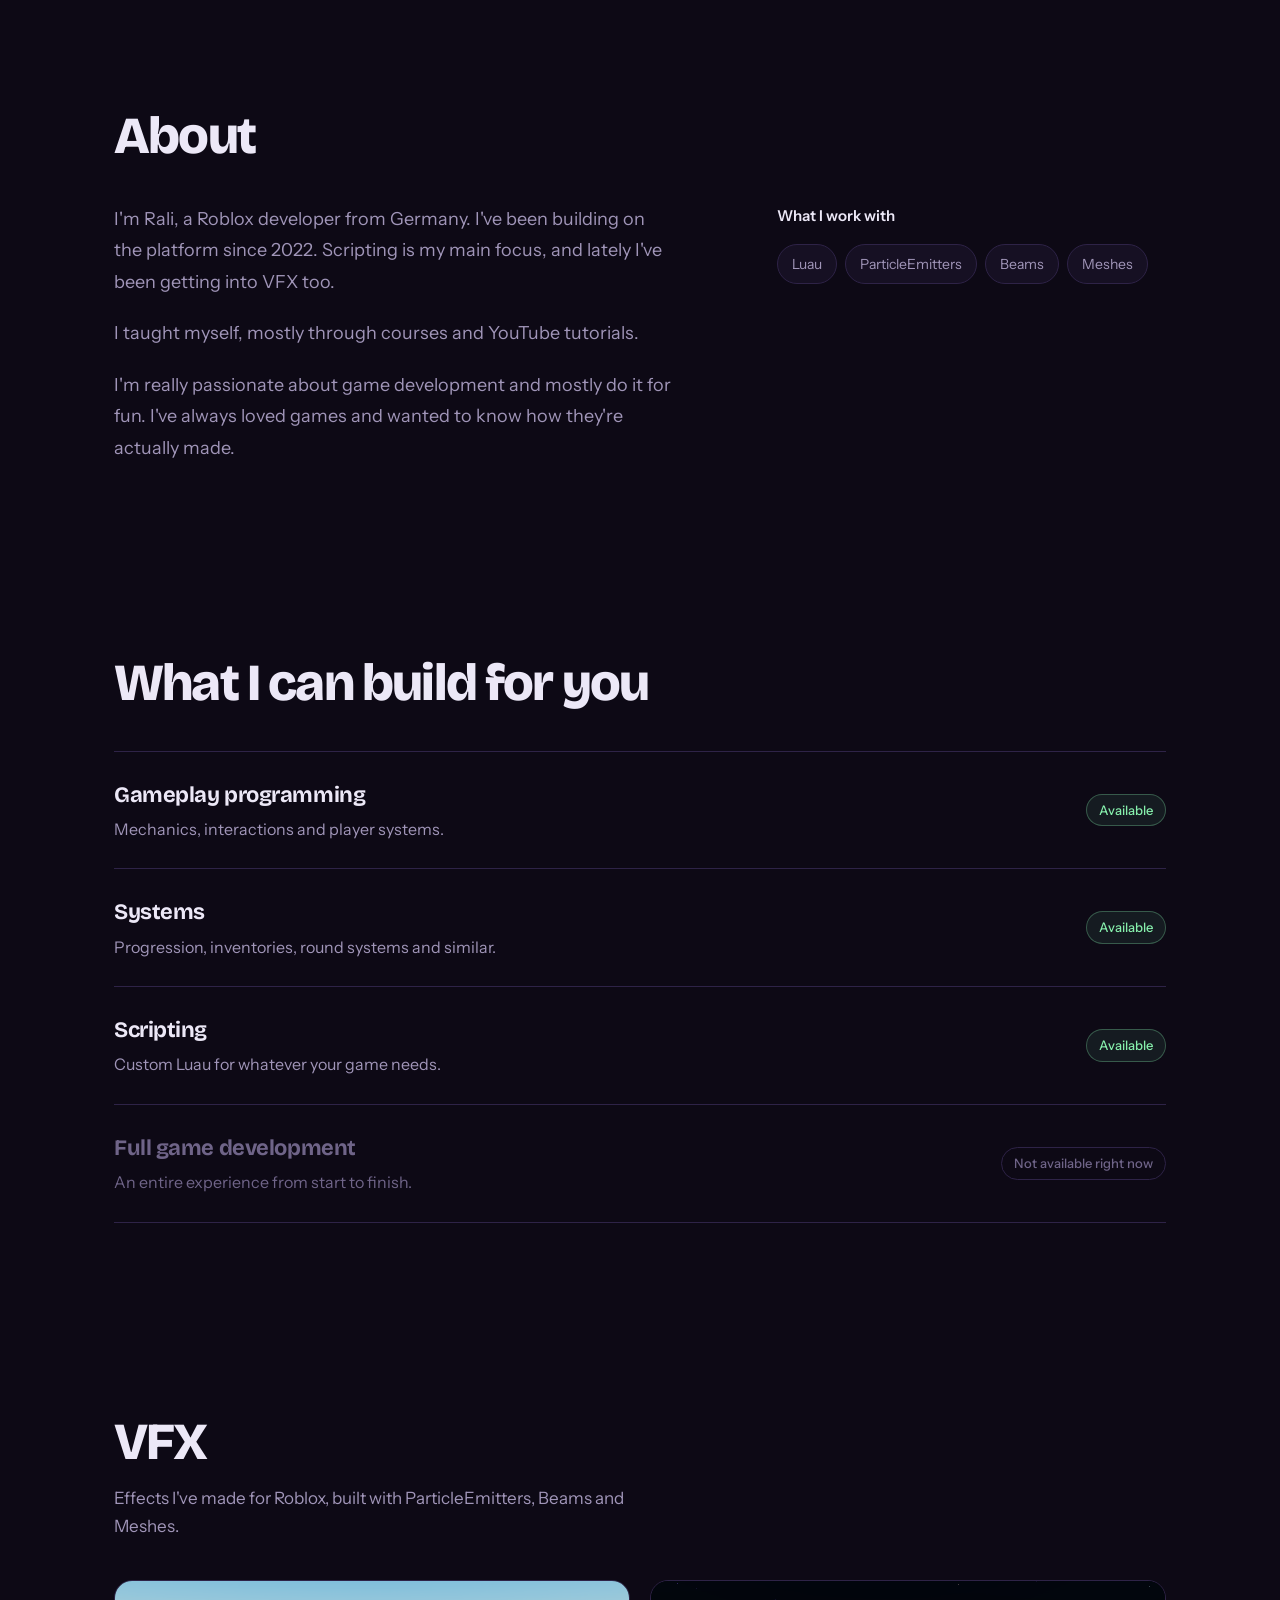
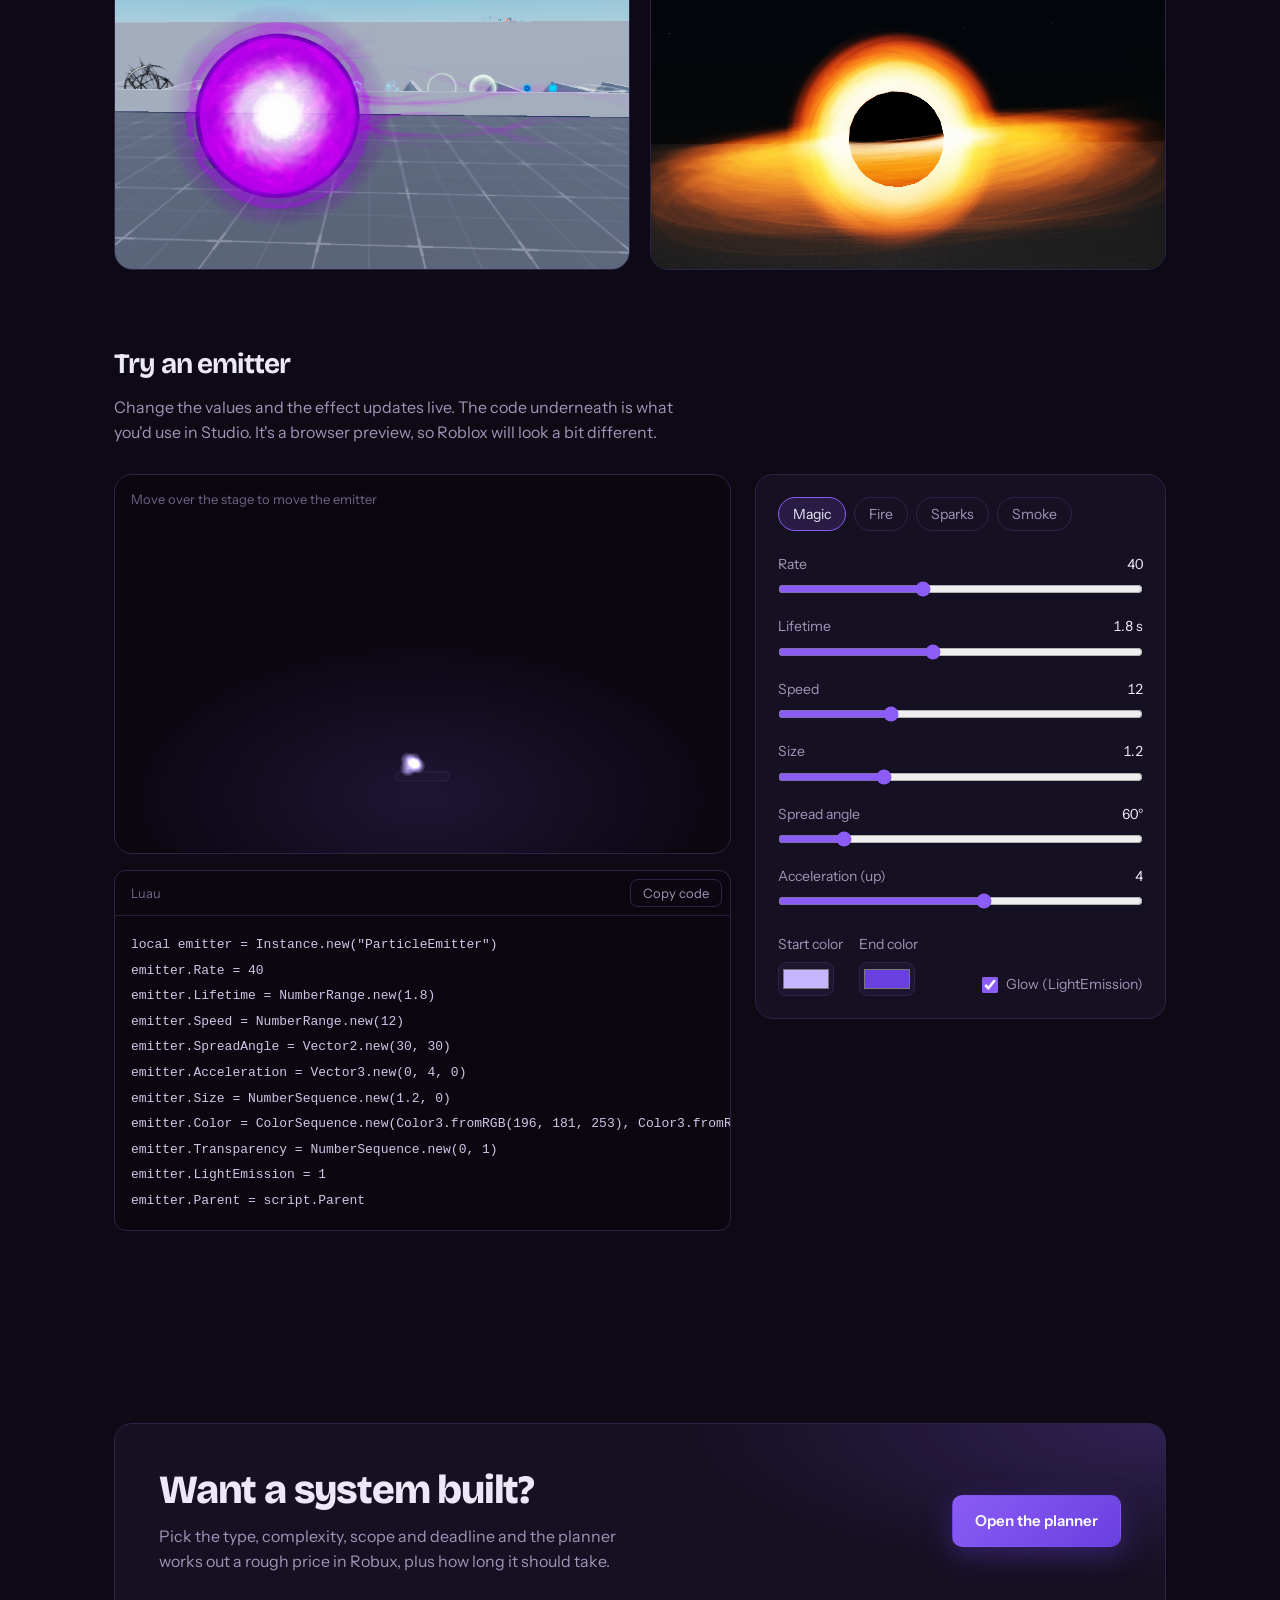
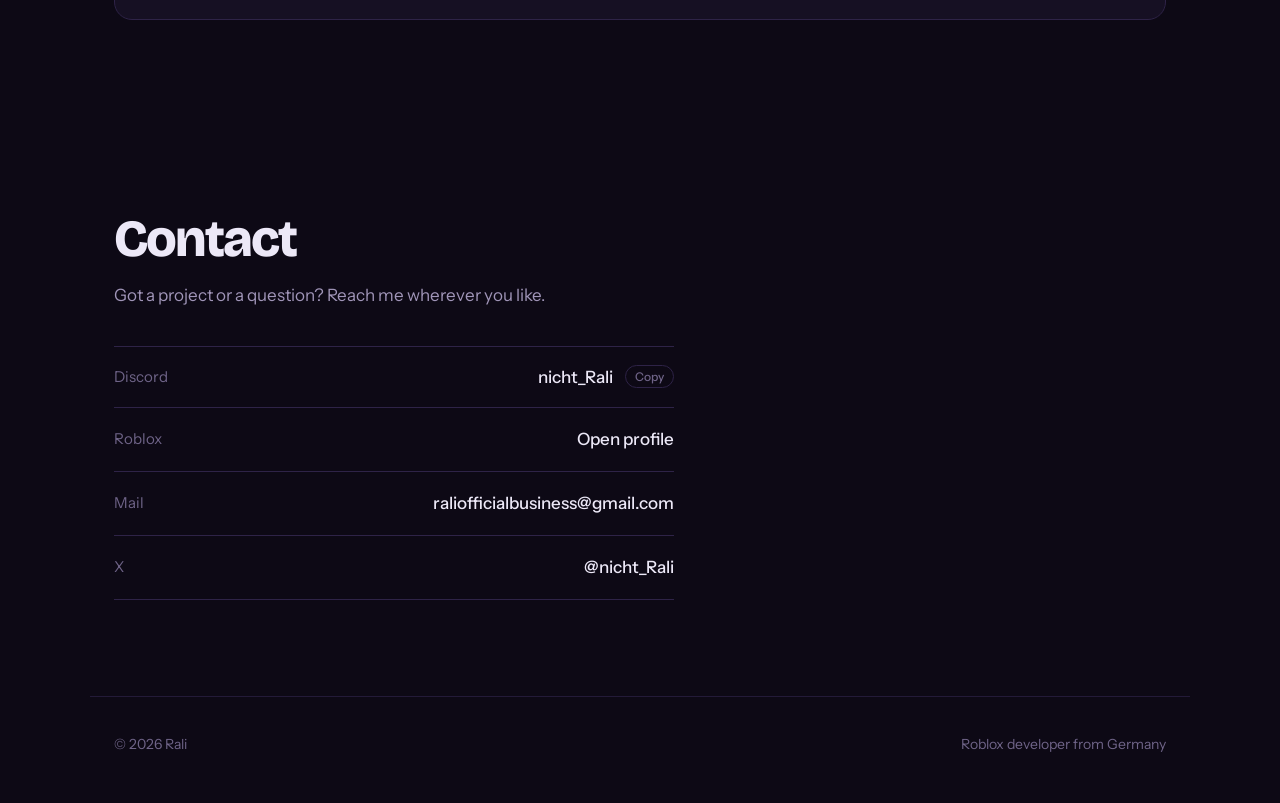
==== commit 9048c688: "Update social media link to new handle" ====
--- a/index.html
+++ b/index.html
@@ -286,7 +286,7 @@
                 </li>
                 <li>
                     <span>X</span>
-                    <a href="https://x.com/nicht_Rali" target="_blank" rel="noopener">@nicht_Rali</a>
+                    <a href="https://x.com/Rali_dev" target="_blank" rel="noopener">@nicht_Rali</a>
                 </li>
             </ul>
         </section>
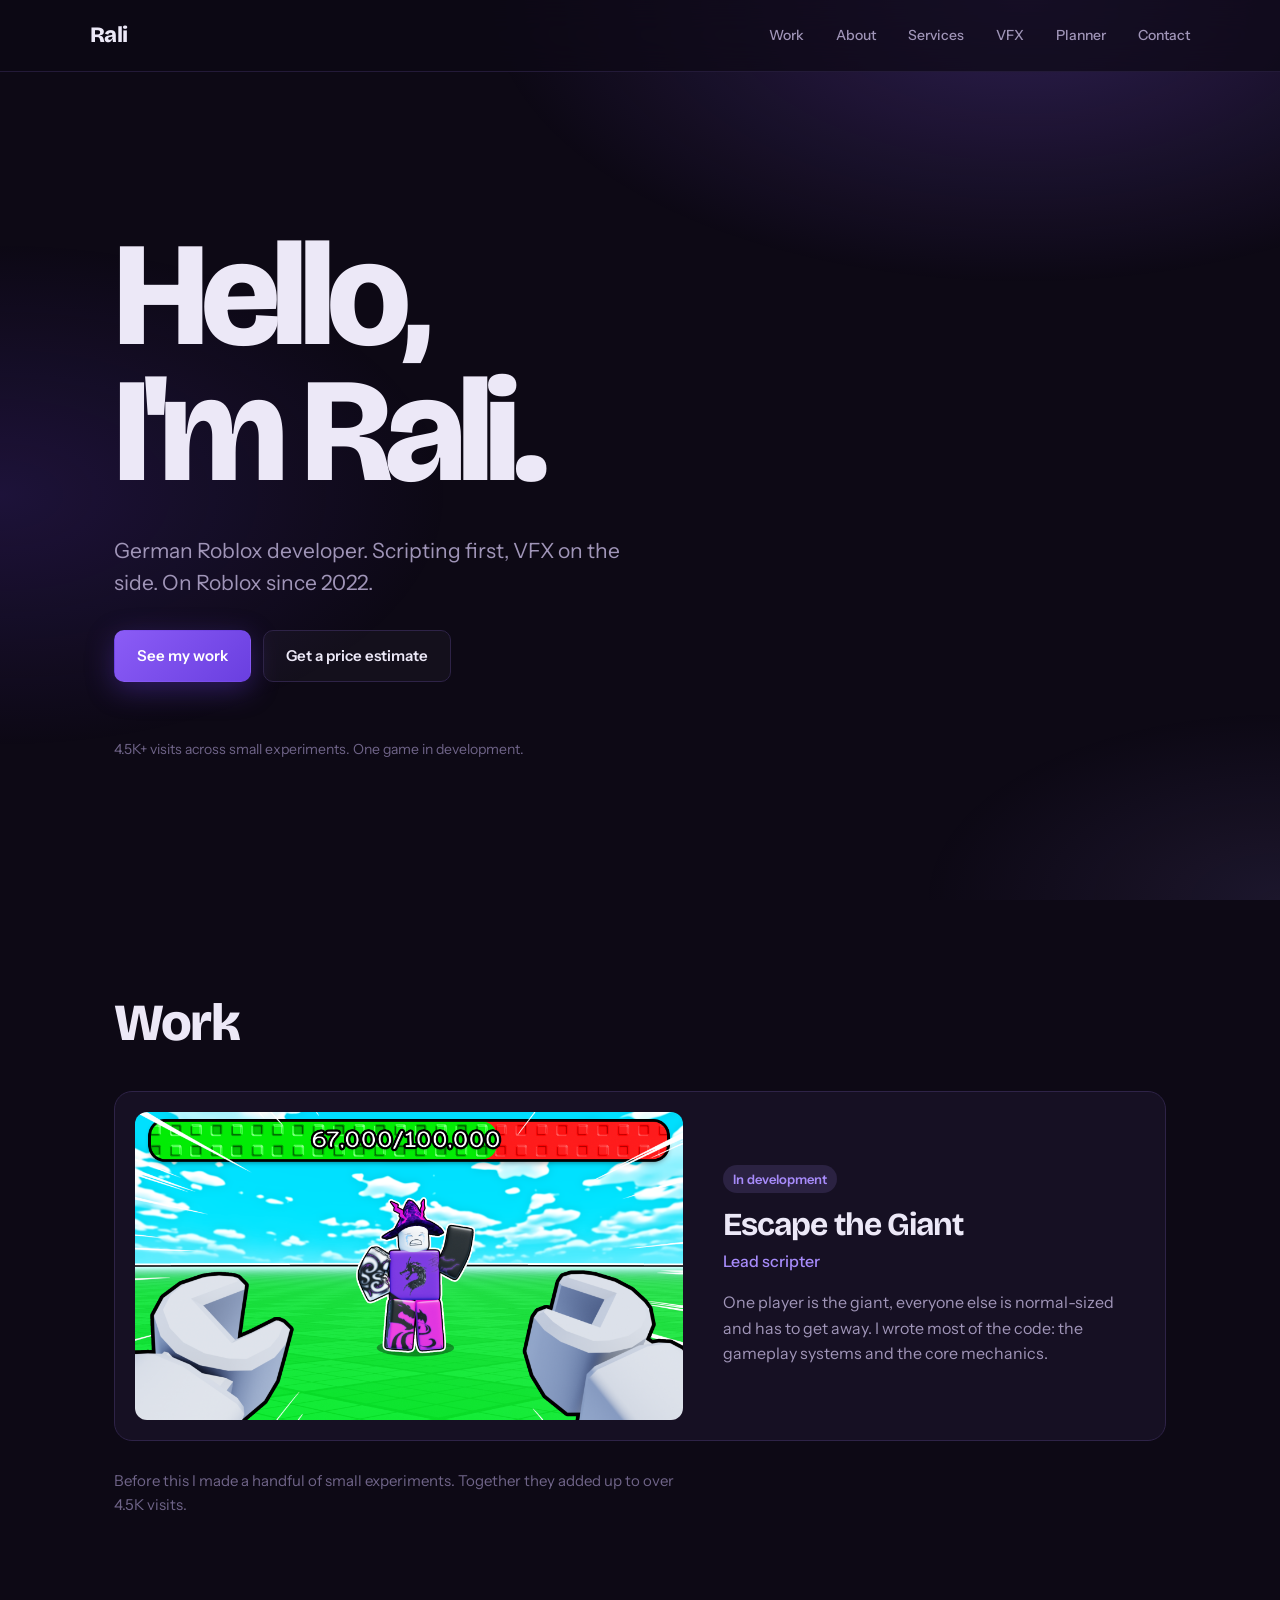
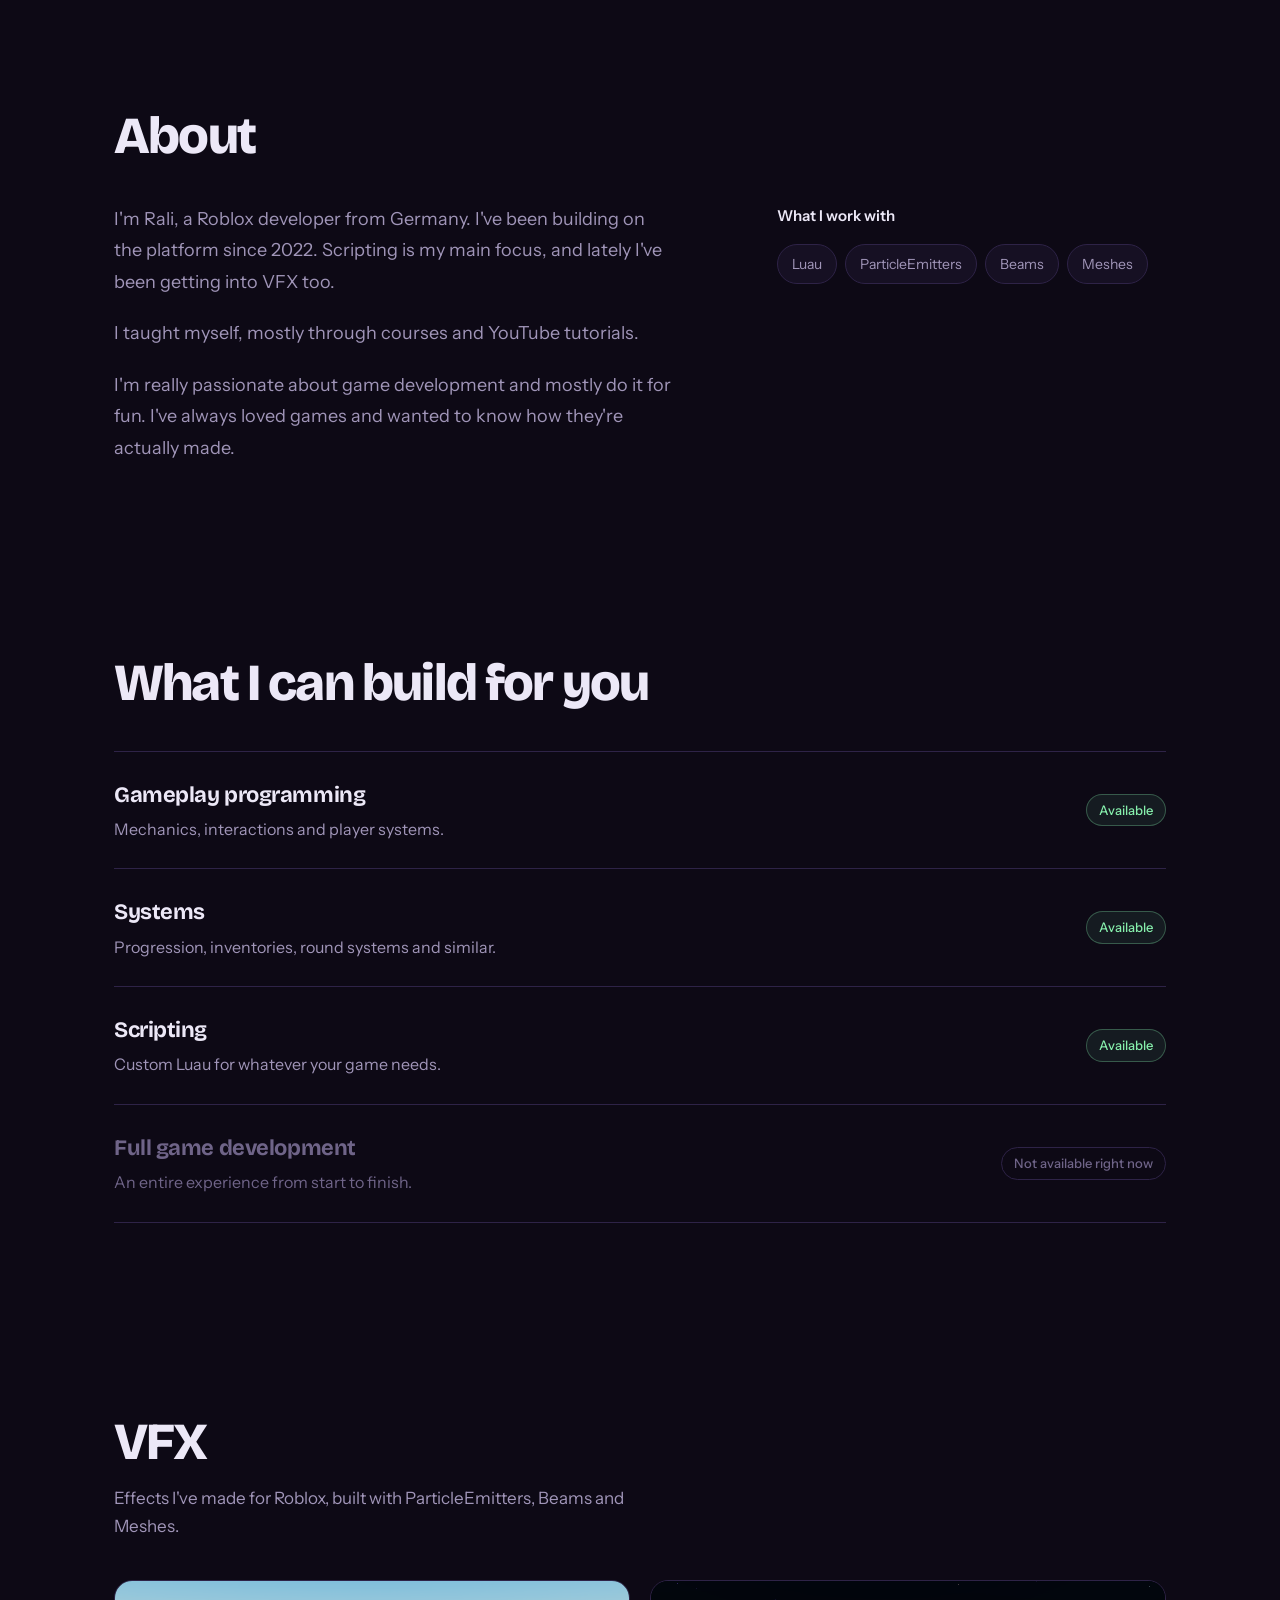
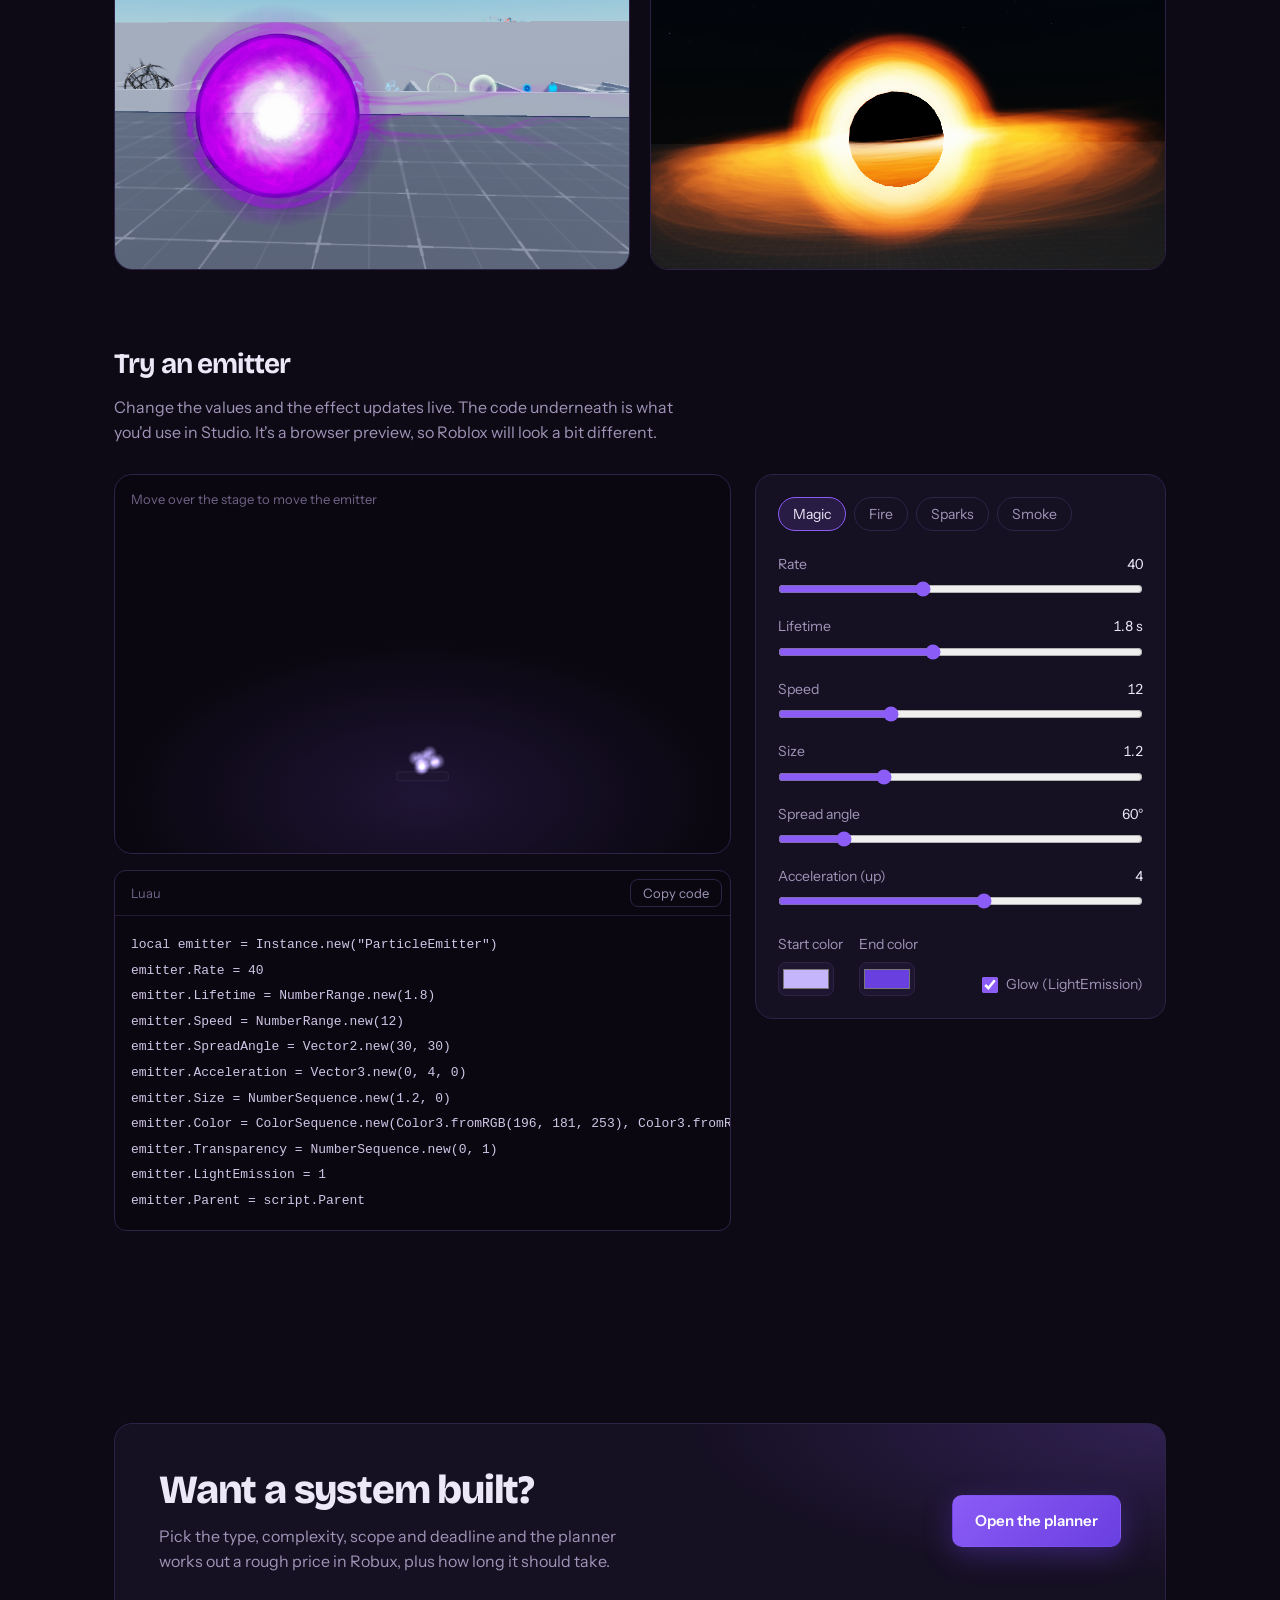
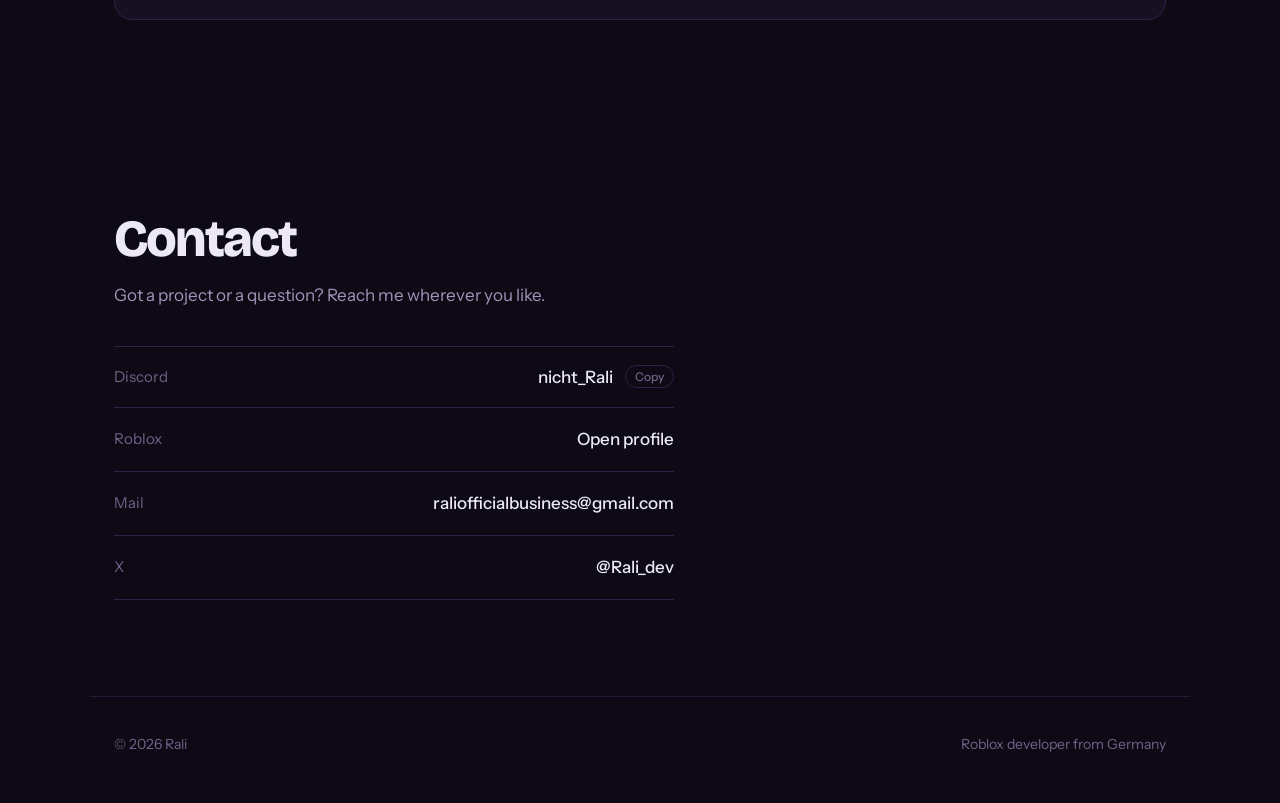
==== commit c4539e18: "Update social media handle from @nicht_Rali to @Rali_dev" ====
--- a/index.html
+++ b/index.html
@@ -286,7 +286,7 @@
                 </li>
                 <li>
                     <span>X</span>
-                    <a href="https://x.com/Rali_dev" target="_blank" rel="noopener">@nicht_Rali</a>
+                    <a href="https://x.com/Rali_dev" target="_blank" rel="noopener">@Rali_dev</a>
                 </li>
             </ul>
         </section>
